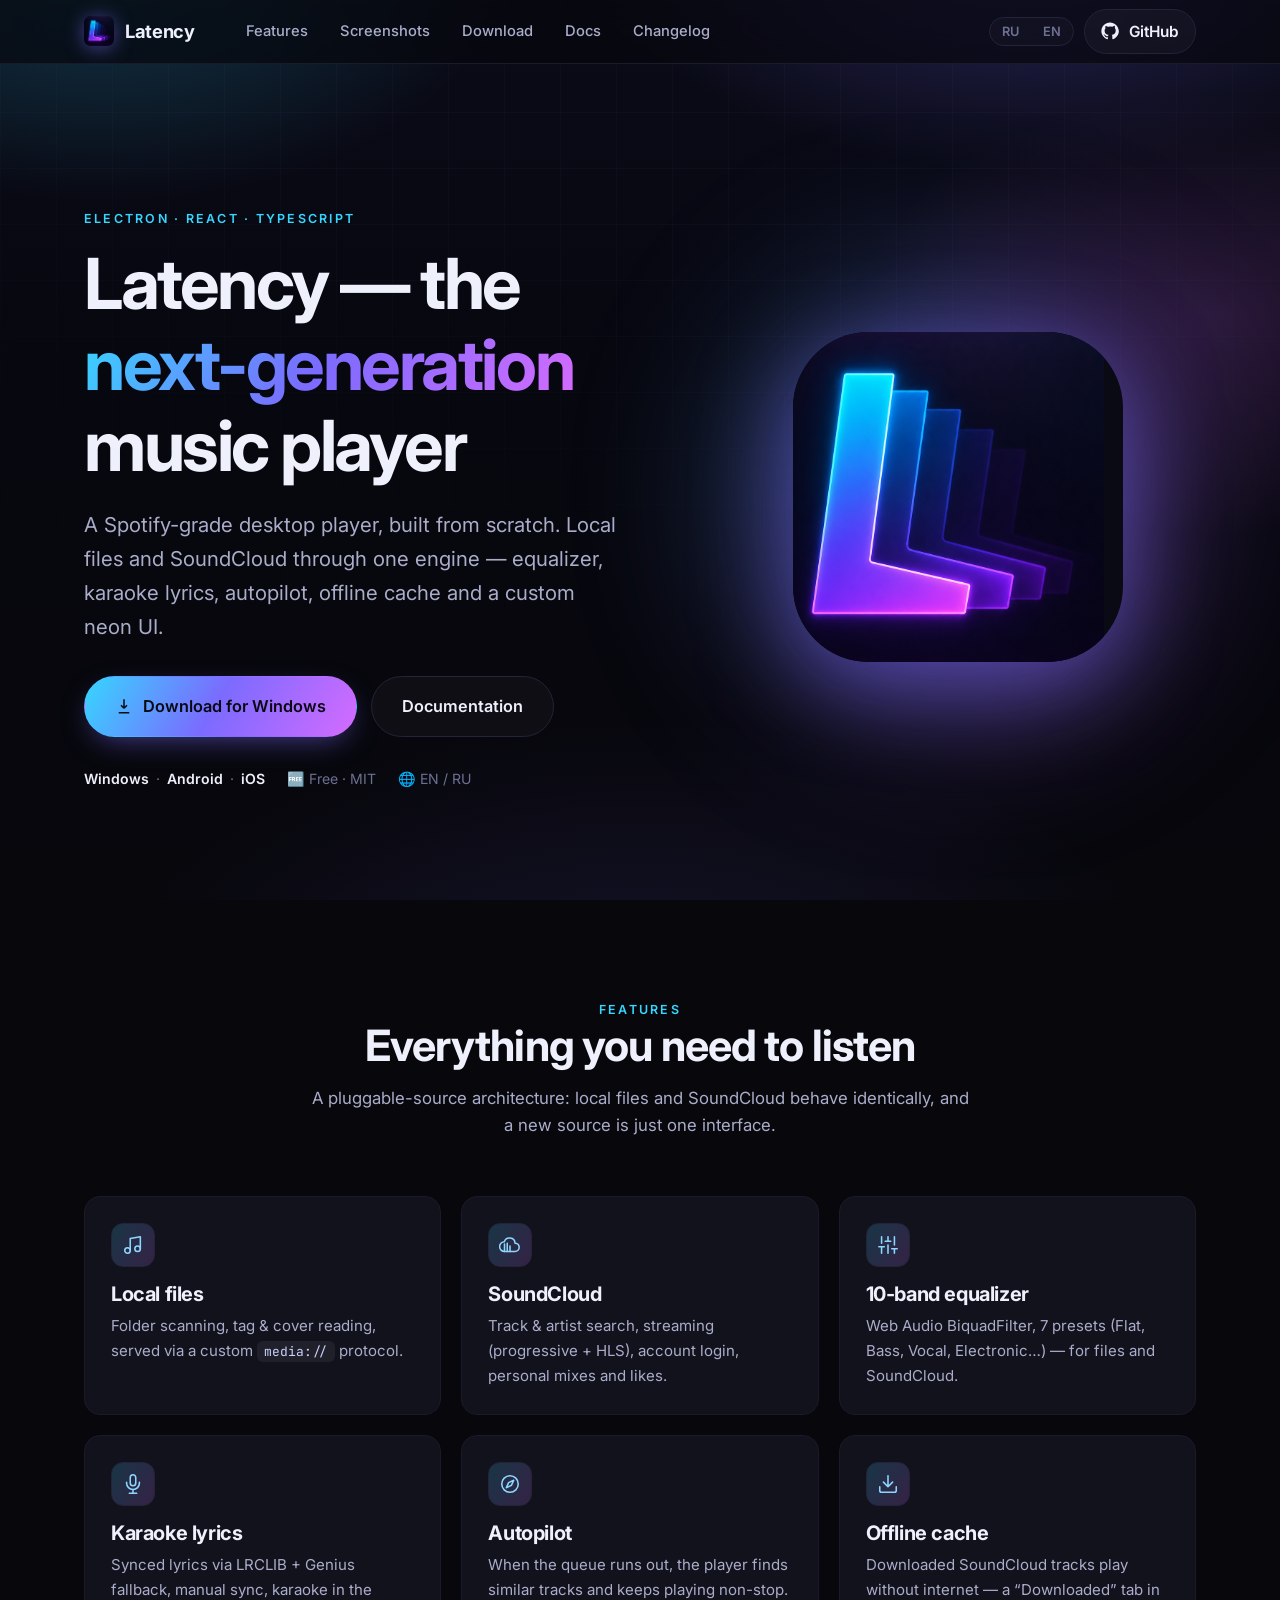
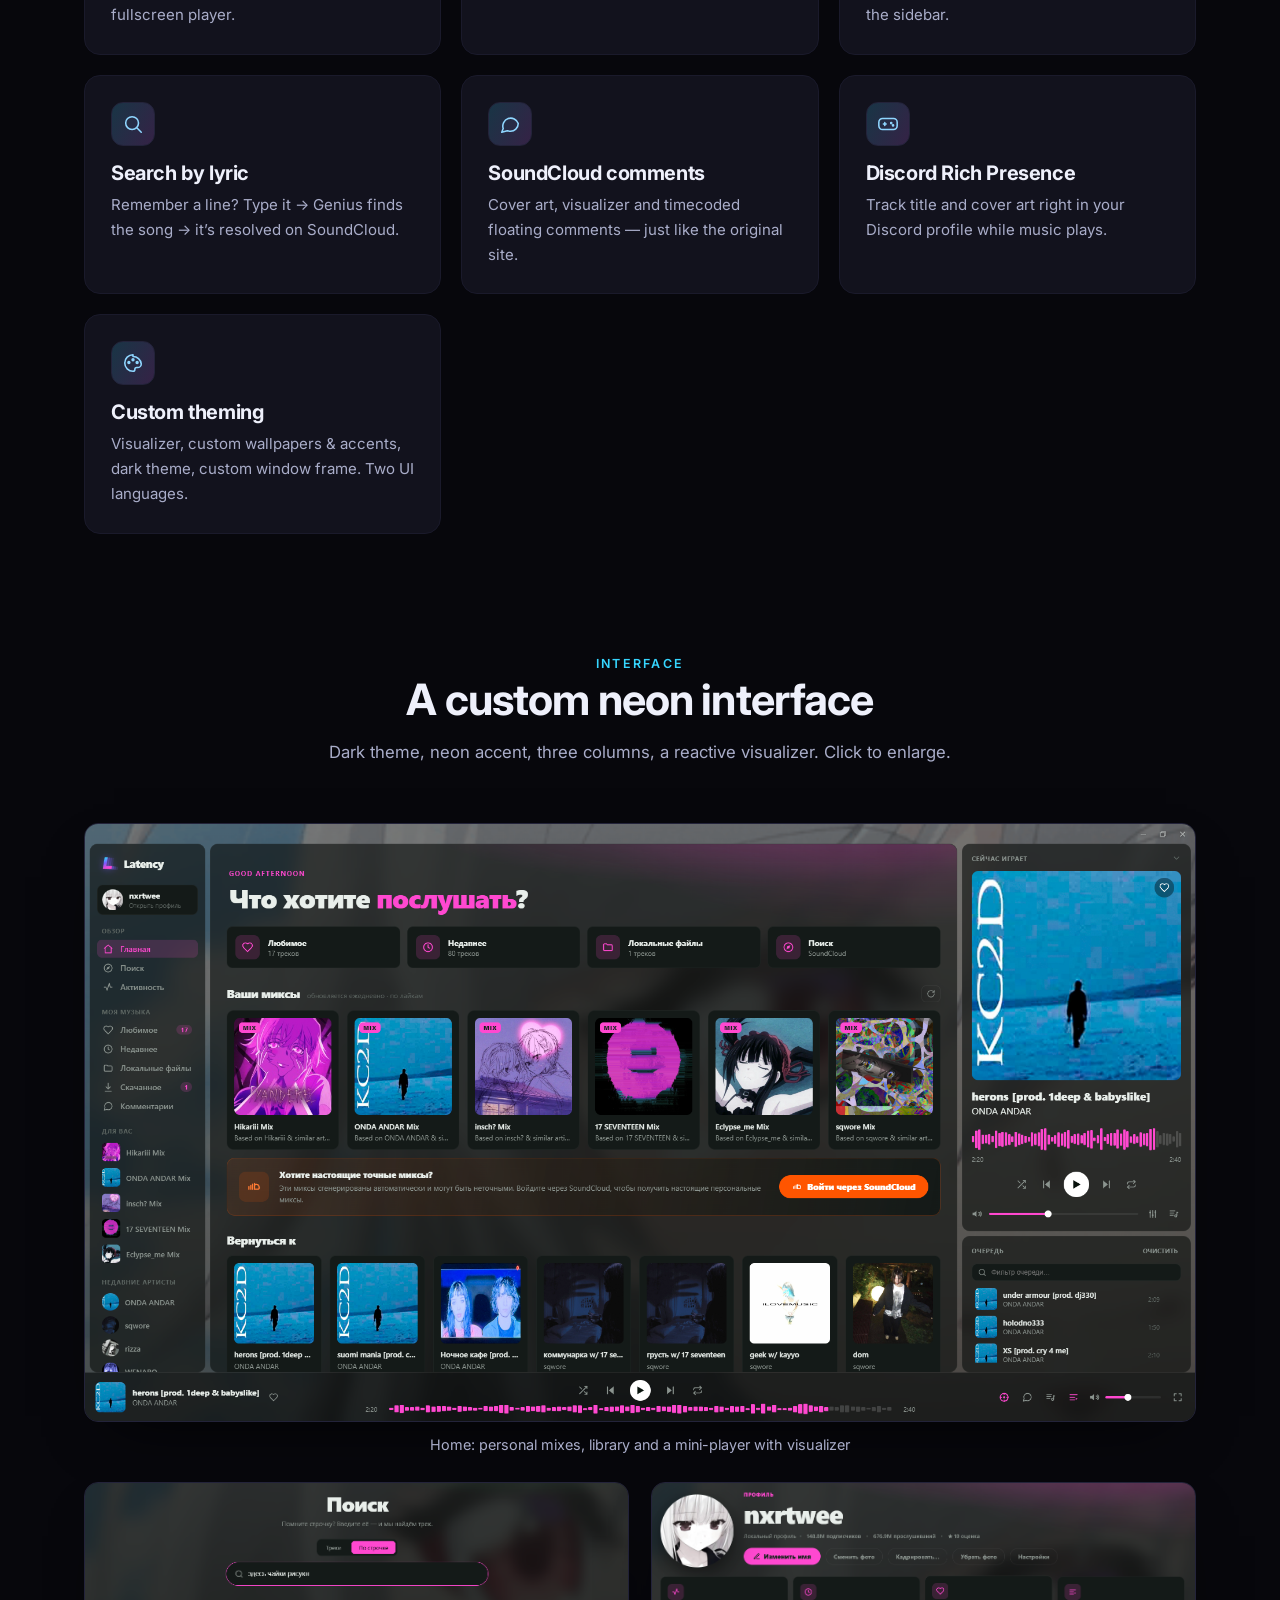
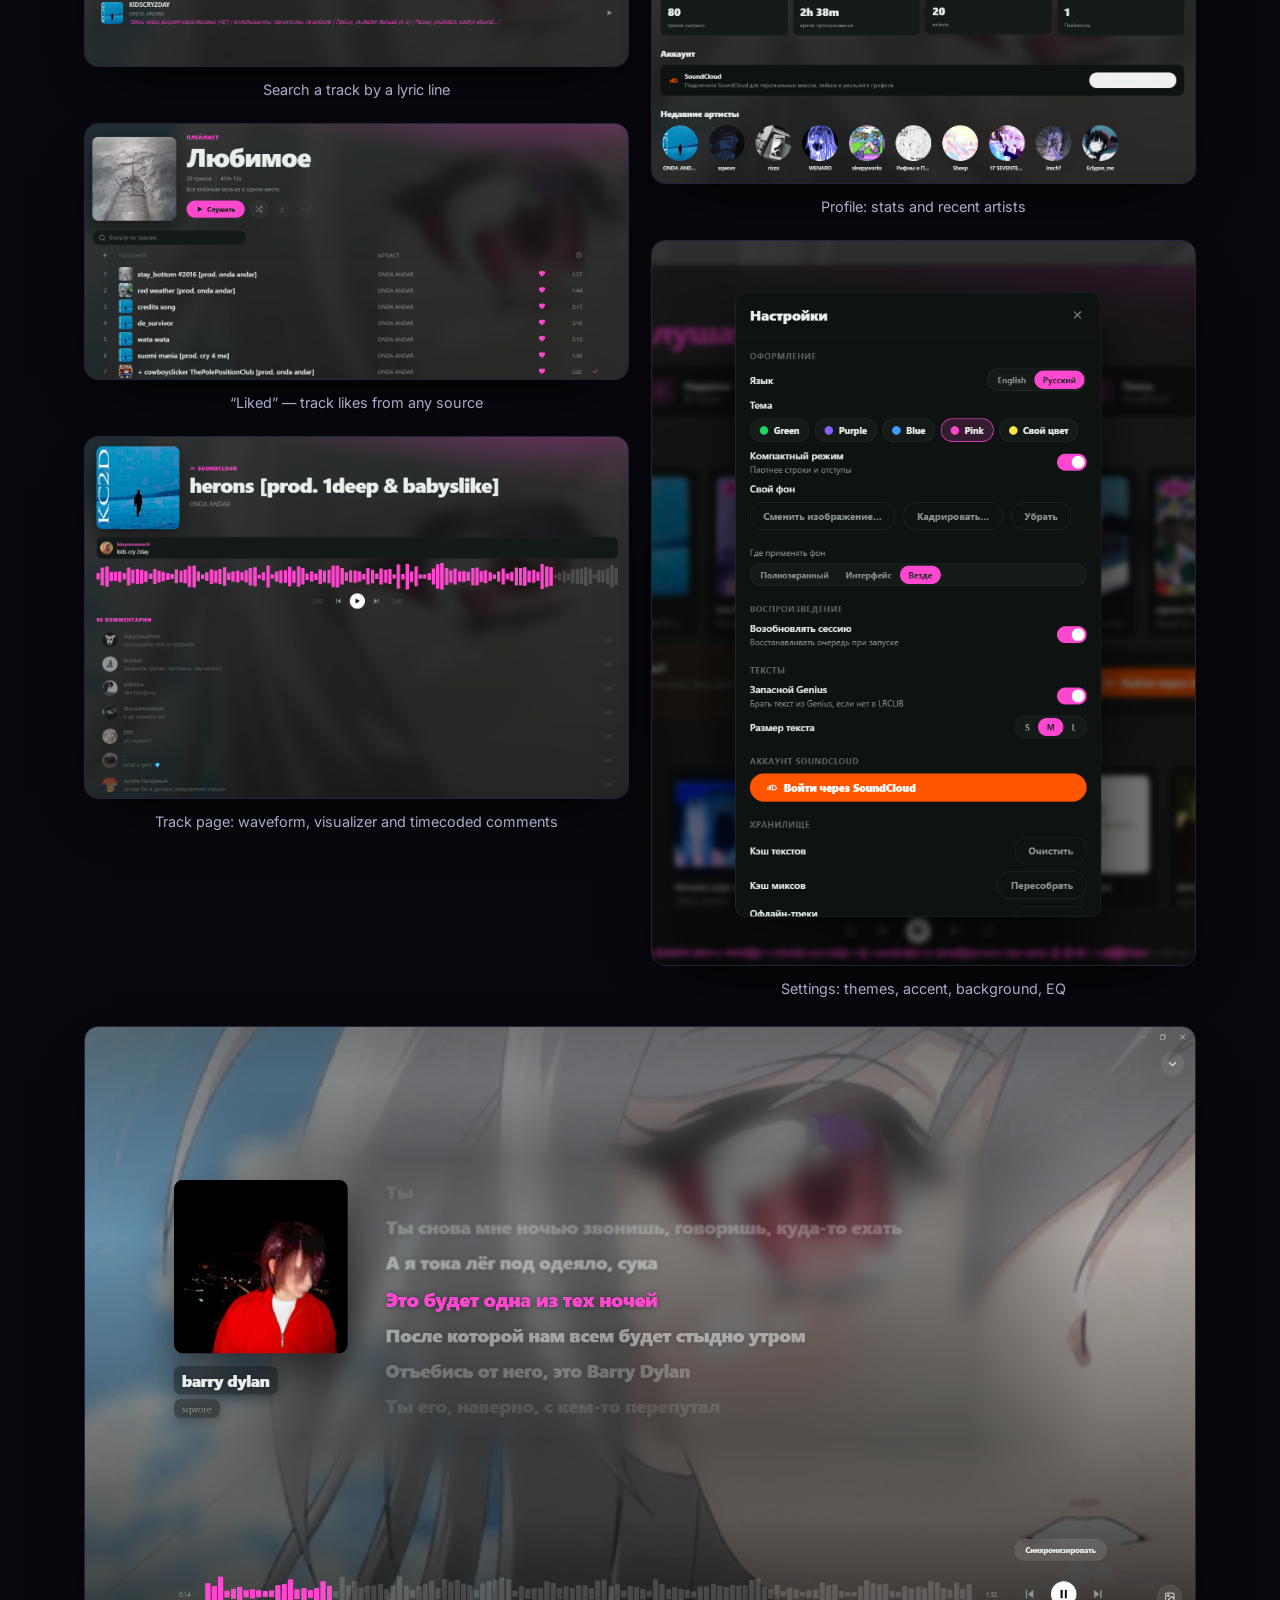
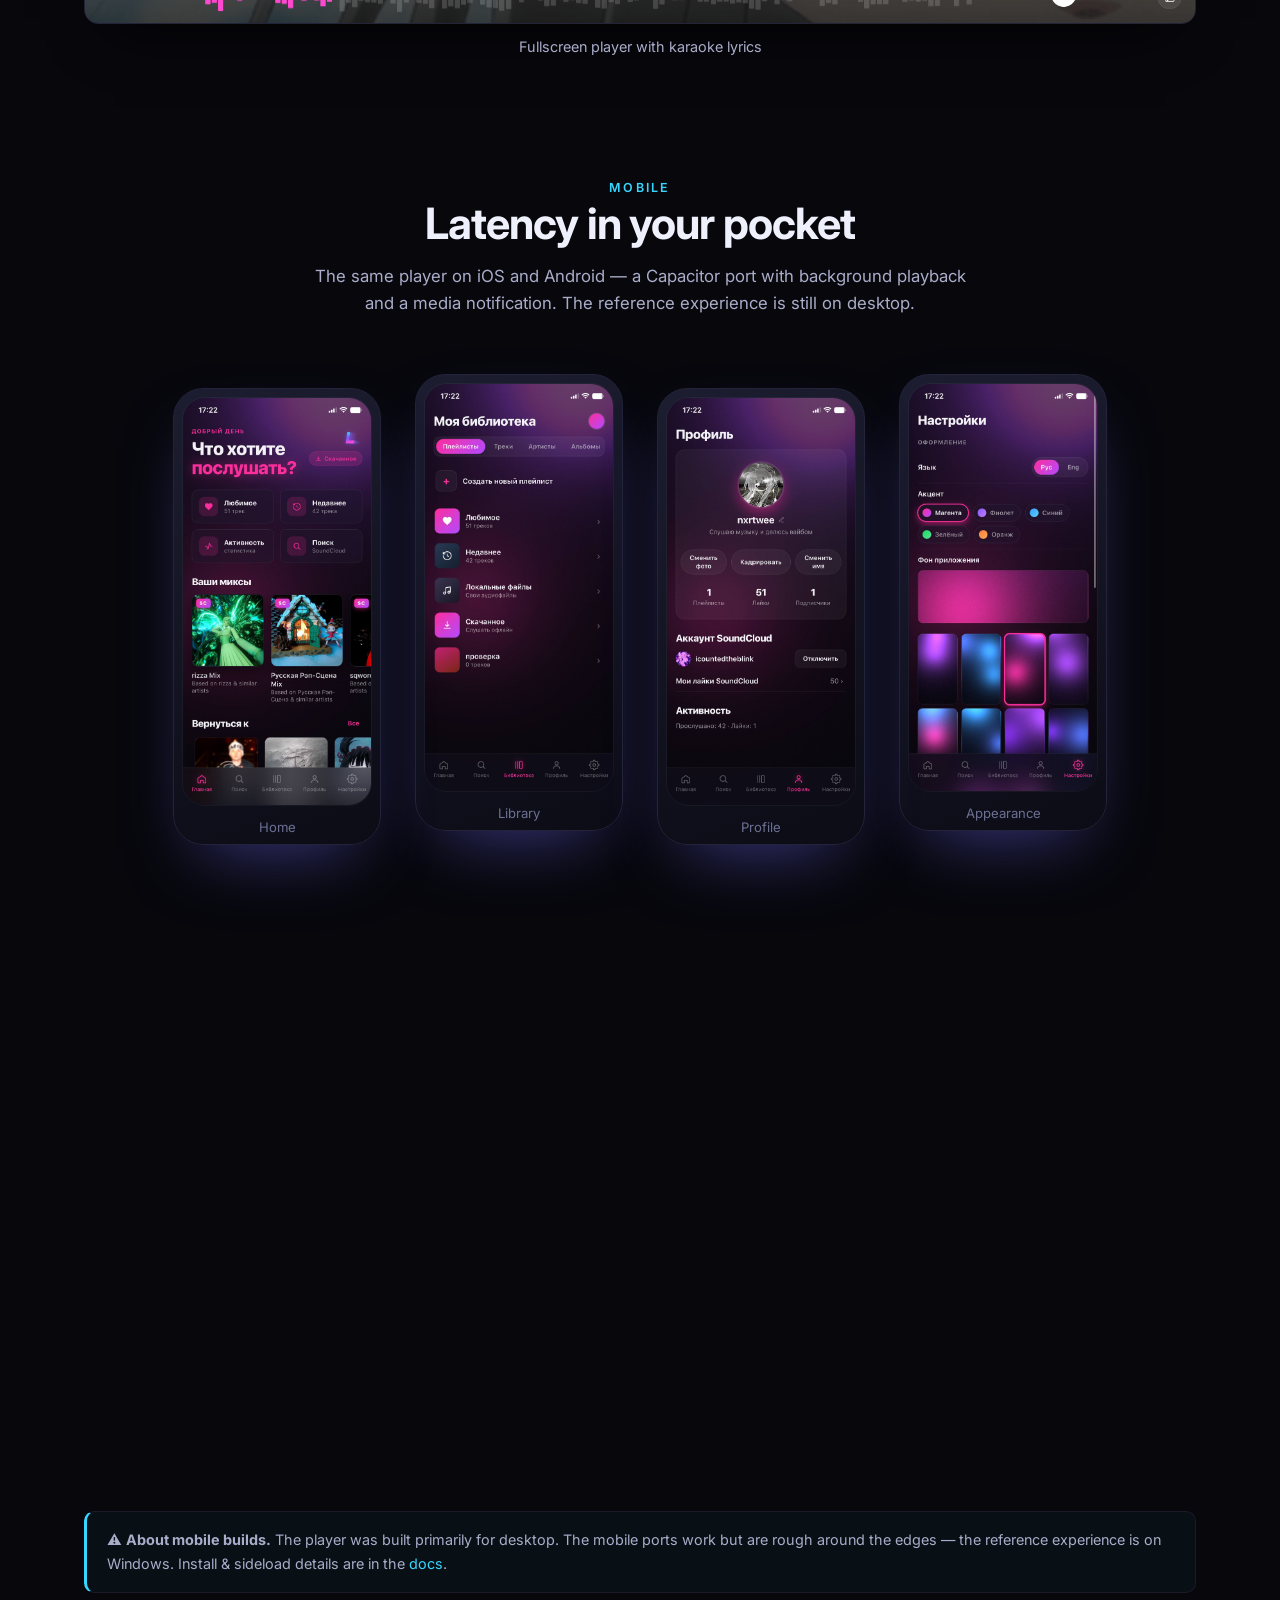
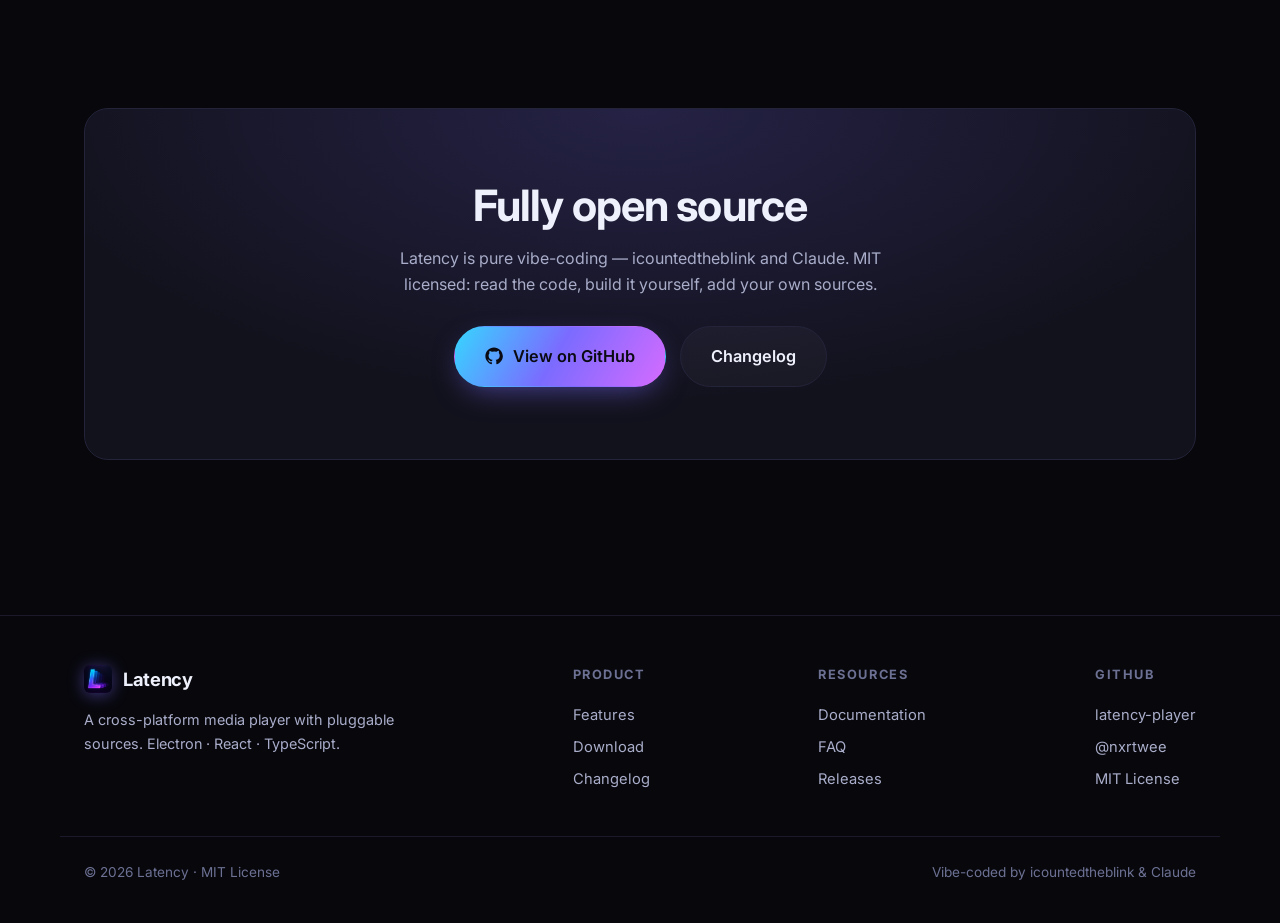
==== index.html @ 65c410b3 "Initial commit: Latency landing site" ====
<!DOCTYPE html>
<html lang="ru">
<head>
  <meta charset="UTF-8">
  <meta name="viewport" content="width=device-width, initial-scale=1.0">
  <title>Latency — кроссплатформенный медиаплеер</title>
  <meta name="description" content="Latency — десктопный медиаплеер уровня Spotify: локальные файлы и SoundCloud, эквалайзер, караоке-тексты, автопилот и офлайн-кэш. Windows, Android, iOS.">
  <meta name="theme-color" content="#07070c">

  <!-- Open Graph -->
  <meta property="og:title" content="Latency — кроссплатформенный медиаплеер">
  <meta property="og:description" content="Локальные файлы и SoundCloud, эквалайзер, караоке, автопилот. Windows · Android · iOS.">
  <meta property="og:type" content="website">
  <meta property="og:image" content="assets/img/icon.png">

  <link rel="icon" type="image/png" href="assets/img/icon.png">
  <link rel="preconnect" href="https://fonts.googleapis.com">
  <link rel="preconnect" href="https://fonts.gstatic.com" crossorigin>
  <link href="https://fonts.googleapis.com/css2?family=Inter:wght@400;500;600;700;800&family=JetBrains+Mono:wght@400;500&display=swap" rel="stylesheet">
  <link rel="stylesheet" href="assets/css/styles.css">
  <script src="assets/js/main.js"></script>
</head>
<body>

  <!-- ============ NAV ============ -->
  <header class="nav">
    <div class="container">
      <a href="index.html" class="brand">
        <img src="assets/img/icon.png" alt="Latency">
        <span>Latency</span>
      </a>
      <nav class="nav-links">
        <a href="#features"><span data-lang-ru>Возможности</span><span data-lang-en>Features</span></a>
        <a href="#screens"><span data-lang-ru>Скриншоты</span><span data-lang-en>Screenshots</span></a>
        <a href="#download"><span data-lang-ru>Загрузки</span><span data-lang-en>Download</span></a>
        <a href="docs.html"><span data-lang-ru>Документация</span><span data-lang-en>Docs</span></a>
        <a href="changelog.html"><span data-lang-ru>Обновления</span><span data-lang-en>Changelog</span></a>
      </nav>
      <div class="nav-right">
        <div class="lang-toggle" role="group" aria-label="Language">
          <button data-lang="ru">RU</button>
          <button data-lang="en">EN</button>
        </div>
        <a class="btn btn-ghost" href="https://github.com/nxrtwee/latency-player" target="_blank" rel="noopener" style="padding:9px 16px;">
          <svg viewBox="0 0 24 24" fill="currentColor"><path d="M12 .5C5.7.5.5 5.7.5 12c0 5.1 3.3 9.4 7.9 10.9.6.1.8-.3.8-.6v-2c-3.2.7-3.9-1.4-3.9-1.4-.5-1.3-1.3-1.7-1.3-1.7-1.1-.7.1-.7.1-.7 1.2.1 1.8 1.2 1.8 1.2 1 1.8 2.8 1.3 3.5 1 .1-.8.4-1.3.7-1.6-2.6-.3-5.3-1.3-5.3-5.7 0-1.3.5-2.3 1.2-3.1-.1-.3-.5-1.5.1-3.1 0 0 1-.3 3.3 1.2a11.5 11.5 0 0 1 6 0C17.3 4.7 18.3 5 18.3 5c.6 1.6.2 2.8.1 3.1.8.8 1.2 1.8 1.2 3.1 0 4.4-2.7 5.4-5.3 5.7.4.4.8 1.1.8 2.2v3.3c0 .3.2.7.8.6 4.6-1.5 7.9-5.8 7.9-10.9C23.5 5.7 18.3.5 12 .5z"/></svg>
          GitHub
        </a>
      </div>
      <button class="nav-toggle" aria-label="Menu">
        <svg viewBox="0 0 24 24" fill="none" stroke="currentColor" stroke-width="2"><path d="M3 6h18M3 12h18M3 18h18"/></svg>
      </button>
    </div>
  </header>

  <!-- ============ HERO ============ -->
  <section class="hero">
    <div class="container hero-grid">
      <div>
        <span class="eyebrow">Electron · React · TypeScript</span>
        <h1>
          <span data-lang-ru>Latency — музыкальный плеер <span class="gradient-text">нового поколения</span></span>
          <span data-lang-en>Latency — the <span class="gradient-text">next-generation</span> music player</span>
        </h1>
        <p class="hero-lead">
          <span data-lang-ru>Десктопный плеер уровня Spotify, написанный с нуля. Локальные файлы и SoundCloud через единое ядро — эквалайзер, караоке-тексты, автопилот, офлайн-кэш и собственный неоновый интерфейс.</span>
          <span data-lang-en>A Spotify-grade desktop player, built from scratch. Local files and SoundCloud through one engine — equalizer, karaoke lyrics, autopilot, offline cache and a custom neon UI.</span>
        </p>
        <div class="hero-cta">
          <a class="btn btn-primary btn-lg" href="#download" data-hero-dl>
            <svg viewBox="0 0 24 24" fill="none" stroke="currentColor" stroke-width="2"><path d="M12 3v12m0 0l-4-4m4 4l4-4M5 21h14"/></svg>
            <span data-hero-label><span data-lang-ru>Скачать</span><span data-lang-en>Download</span></span>
          </a>
          <a class="btn btn-ghost btn-lg" href="docs.html">
            <span data-lang-ru>Документация</span><span data-lang-en>Documentation</span>
          </a>
        </div>
        <div class="hero-meta">
          <span><b>Windows</b> · <b>Android</b> · <b>iOS</b></span>
          <span data-lang-ru>🆓 Бесплатно · MIT</span><span data-lang-en>🆓 Free · MIT</span>
          <span data-lang-ru>🌐 EN / RU</span><span data-lang-en>🌐 EN / RU</span>
        </div>
      </div>
      <div class="hero-visual">
        <div class="glow-orb"></div>
        <div class="hero-logo">
          <img src="assets/img/icon.png" alt="Логотип Latency" width="1030" height="1030" fetchpriority="high">
        </div>
      </div>
    </div>
  </section>

  <!-- ============ FEATURES ============ -->
  <section class="section" id="features">
    <div class="container">
      <div class="section-head center reveal">
        <span class="eyebrow" data-lang-ru>Возможности</span><span class="eyebrow" data-lang-en>Features</span>
        <h2><span data-lang-ru>Всё, что нужно для прослушивания</span><span data-lang-en>Everything you need to listen</span></h2>
        <p>
          <span data-lang-ru>Архитектура подключаемых источников: локальные файлы и SoundCloud работают одинаково, новый источник — это один интерфейс.</span>
          <span data-lang-en>A pluggable-source architecture: local files and SoundCloud behave identically, and a new source is just one interface.</span>
        </p>
      </div>

      <div class="feature-grid reveal">
        <div class="card">
          <div class="icon"><svg viewBox="0 0 24 24" stroke-linecap="round" stroke-linejoin="round"><path d="M9 18V5l11-2v13"/><circle cx="6" cy="18" r="3"/><circle cx="17" cy="16" r="3"/></svg></div>
          <h3><span data-lang-ru>Локальные файлы</span><span data-lang-en>Local files</span></h3>
          <p><span data-lang-ru>Скан папок, чтение тегов и обложек, отдача через собственный протокол <code>media://</code>.</span><span data-lang-en>Folder scanning, tag &amp; cover reading, served via a custom <code>media://</code> protocol.</span></p>
        </div>
        <div class="card">
          <div class="icon"><svg viewBox="0 0 24 24" stroke-linecap="round" stroke-linejoin="round"><path d="M17.5 19a4.5 4.5 0 0 0 0-9 6 6 0 0 0-11.7-1.5A4 4 0 0 0 6 19z"/><path d="M6 19V11M9 19v-9M12 19v-6"/></svg></div>
          <h3>SoundCloud</h3>
          <p><span data-lang-ru>Поиск треков и артистов, стрим (progressive + HLS), вход в аккаунт, персональные миксы и лайки.</span><span data-lang-en>Track &amp; artist search, streaming (progressive + HLS), account login, personal mixes and likes.</span></p>
        </div>
        <div class="card">
          <div class="icon"><svg viewBox="0 0 24 24" stroke-linecap="round" stroke-linejoin="round"><path d="M5 21V14M5 10V3M12 21V12M12 8V3M19 21V16M19 12V3"/><path d="M2 14h6M9 8h6M16 16h6"/></svg></div>
          <h3><span data-lang-ru>10-полосный эквалайзер</span><span data-lang-en>10-band equalizer</span></h3>
          <p><span data-lang-ru>Web Audio BiquadFilter, 7 пресетов (Flat, Bass, Vocal, Electronic…) — для файлов и SoundCloud.</span><span data-lang-en>Web Audio BiquadFilter, 7 presets (Flat, Bass, Vocal, Electronic…) — for files and SoundCloud.</span></p>
        </div>
        <div class="card">
          <div class="icon"><svg viewBox="0 0 24 24" stroke-linecap="round" stroke-linejoin="round"><path d="M12 2a3 3 0 0 0-3 3v6a3 3 0 0 0 6 0V5a3 3 0 0 0-3-3z"/><path d="M19 10v1a7 7 0 0 1-14 0v-1M12 18v4M8 22h8"/></svg></div>
          <h3><span data-lang-ru>Караоке-тексты</span><span data-lang-en>Karaoke lyrics</span></h3>
          <p><span data-lang-ru>Синхронные тексты LRCLIB + фолбэк Genius, ручная синхронизация, караоке в полноэкранном плеере.</span><span data-lang-en>Synced lyrics via LRCLIB + Genius fallback, manual sync, karaoke in the fullscreen player.</span></p>
        </div>
        <div class="card">
          <div class="icon"><svg viewBox="0 0 24 24" stroke-linecap="round" stroke-linejoin="round"><circle cx="12" cy="12" r="9"/><polygon points="16 8 13.5 13.5 8 16 10.5 10.5 16 8"/></svg></div>
          <h3><span data-lang-ru>Автопилот</span><span data-lang-en>Autopilot</span></h3>
          <p><span data-lang-ru>Когда очередь кончается, плеер сам находит похожие треки и продолжает играть без остановки.</span><span data-lang-en>When the queue runs out, the player finds similar tracks and keeps playing non-stop.</span></p>
        </div>
        <div class="card">
          <div class="icon"><svg viewBox="0 0 24 24" stroke-linecap="round" stroke-linejoin="round"><path d="M21 15v4a2 2 0 0 1-2 2H5a2 2 0 0 1-2-2v-4"/><path d="M7 10l5 5 5-5M12 15V3"/></svg></div>
          <h3><span data-lang-ru>Офлайн-кэш</span><span data-lang-en>Offline cache</span></h3>
          <p><span data-lang-ru>Скачанные треки SoundCloud играют без интернета — вкладка «Скачанное» в сайдбаре.</span><span data-lang-en>Downloaded SoundCloud tracks play without internet — a “Downloaded” tab in the sidebar.</span></p>
        </div>
        <div class="card">
          <div class="icon"><svg viewBox="0 0 24 24" stroke-linecap="round" stroke-linejoin="round"><circle cx="11" cy="11" r="7"/><path d="M21 21l-4.3-4.3"/></svg></div>
          <h3><span data-lang-ru>Поиск по строчке</span><span data-lang-en>Search by lyric</span></h3>
          <p><span data-lang-ru>Помните фрагмент песни? Введите строчку → Genius находит трек → он ищется на SoundCloud.</span><span data-lang-en>Remember a line? Type it → Genius finds the song → it’s resolved on SoundCloud.</span></p>
        </div>
        <div class="card">
          <div class="icon"><svg viewBox="0 0 24 24" stroke-linecap="round" stroke-linejoin="round"><path d="M21 11.5a8.4 8.4 0 0 1-9 8.4 9.5 9.5 0 0 1-3-.5L3 21l1.6-4a8.4 8.4 0 1 1 16.4-5.5z"/></svg></div>
          <h3><span data-lang-ru>Комментарии SoundCloud</span><span data-lang-en>SoundCloud comments</span></h3>
          <p><span data-lang-ru>Обложка, визуализатор и всплывающие комментарии по таймкодам — как на оригинальном сайте.</span><span data-lang-en>Cover art, visualizer and timecoded floating comments — just like the original site.</span></p>
        </div>
        <div class="card">
          <div class="icon"><svg viewBox="0 0 24 24" stroke-linecap="round" stroke-linejoin="round"><rect x="2" y="6" width="20" height="12" rx="4"/><path d="M7 12h3M8.5 10.5v3"/><circle cx="15.5" cy="11" r="0.6" fill="currentColor"/><circle cx="17.5" cy="13.5" r="0.6" fill="currentColor"/></svg></div>
          <h3>Discord Rich Presence</h3>
          <p><span data-lang-ru>Название трека и обложка прямо в профиле Discord, пока играет музыка.</span><span data-lang-en>Track title and cover art right in your Discord profile while music plays.</span></p>
        </div>
        <div class="card">
          <div class="icon"><svg viewBox="0 0 24 24" stroke-linecap="round" stroke-linejoin="round"><path d="M12 3a9 9 0 0 0 0 18 2 2 0 0 0 2-2 2 2 0 0 1 2-2h1a4 4 0 0 0 4-4 9 9 0 0 0-9-8z"/><circle cx="7.5" cy="11.5" r="1" fill="currentColor"/><circle cx="12" cy="8.5" r="1" fill="currentColor"/><circle cx="16.5" cy="11.5" r="1" fill="currentColor"/></svg></div>
          <h3><span data-lang-ru>Гибкое оформление</span><span data-lang-en>Custom theming</span></h3>
          <p><span data-lang-ru>Визуализатор, кастомные обои и акценты, тёмная тема, своя рамка окна. Два языка интерфейса.</span><span data-lang-en>Visualizer, custom wallpapers &amp; accents, dark theme, custom window frame. Two UI languages.</span></p>
        </div>
      </div>
    </div>
  </section>

  <!-- ============ SCREENSHOTS ============ -->
  <section class="section" id="screens" style="padding-top:0;">
    <div class="container">
      <div class="section-head center reveal">
        <span class="eyebrow" data-lang-ru>Интерфейс</span><span class="eyebrow" data-lang-en>Interface</span>
        <h2><span data-lang-ru>Собственный неоновый интерфейс</span><span data-lang-en>A custom neon interface</span></h2>
        <p><span data-lang-ru>Тёмная тема, неоновый акцент, три колонки, реактивный визуализатор. Кликните, чтобы увеличить.</span><span data-lang-en>Dark theme, neon accent, three columns, a reactive visualizer. Click to enlarge.</span></p>
      </div>

      <div class="gallery reveal">

        <!-- Home — full -->
        <figure class="gshot">
          <div class="win" data-full="assets/img/shots/home.png">
            <img src="assets/img/shots/home.png" width="1919" height="1032" alt="Главный экран Latency" loading="lazy">
          </div>
          <figcaption class="cap"><span data-lang-ru>Главная: персональные миксы, библиотека и мини-плеер с визуализатором</span><span data-lang-en>Home: personal mixes, library and a mini-player with visualizer</span></figcaption>
        </figure>

        <!-- Cropped views -->
        <div class="gmasonry">
          <figure class="gshot">
            <div class="win" data-full="assets/img/shots/search.png">
              <img src="assets/img/shots/search.png" width="1283" height="433" alt="Поиск" loading="lazy">
            </div>
            <figcaption class="cap"><span data-lang-ru>Поиск трека по строчке из песни</span><span data-lang-en>Search a track by a lyric line</span></figcaption>
          </figure>

          <figure class="gshot">
            <div class="win" data-full="assets/img/shots/liked.png">
              <img src="assets/img/shots/liked.png" width="1268" height="596" alt="Любимое" loading="lazy">
            </div>
            <figcaption class="cap"><span data-lang-ru>«Любимое» — лайки треков любого источника</span><span data-lang-en>“Liked” — track likes from any source</span></figcaption>
          </figure>

          <figure class="gshot">
            <div class="win" data-full="assets/img/shots/track.png">
              <img src="assets/img/shots/track.png" width="1284" height="854" alt="Страница трека и комментарии" loading="lazy">
            </div>
            <figcaption class="cap"><span data-lang-ru>Страница трека: волна, визуализатор и комментарии по таймкодам</span><span data-lang-en>Track page: waveform, visualizer and timecoded comments</span></figcaption>
          </figure>

          <figure class="gshot">
            <div class="win" data-full="assets/img/shots/profile.png">
              <img src="assets/img/shots/profile.png" width="1279" height="708" alt="Профиль" loading="lazy">
            </div>
            <figcaption class="cap"><span data-lang-ru>Профиль: статистика и недавние артисты</span><span data-lang-en>Profile: stats and recent artists</span></figcaption>
          </figure>

          <figure class="gshot">
            <div class="win" data-full="assets/img/shots/settings.png">
              <img src="assets/img/shots/settings.png" width="771" height="1028" alt="Настройки" loading="lazy">
            </div>
            <figcaption class="cap"><span data-lang-ru>Настройки: темы, акцент, фон, эквалайзер</span><span data-lang-en>Settings: themes, accent, background, EQ</span></figcaption>
          </figure>
        </div>

        <!-- Karaoke — full -->
        <figure class="gshot">
          <div class="win" data-full="assets/img/shots/karaoke.png">
            <img src="assets/img/shots/karaoke.png" width="1919" height="1030" alt="Полноэкранное караоке" loading="lazy">
          </div>
          <figcaption class="cap"><span data-lang-ru>Полноэкранный плеер с караоке-текстом</span><span data-lang-en>Fullscreen player with karaoke lyrics</span></figcaption>
        </figure>

      </div>
    </div>
  </section>

  <!-- ============ MOBILE ============ -->
  <section class="section" id="mobile" style="padding-top:0;">
    <div class="container">
      <div class="section-head center reveal">
        <span class="eyebrow" data-lang-ru>Мобильные</span><span class="eyebrow" data-lang-en>Mobile</span>
        <h2><span data-lang-ru>Latency в кармане</span><span data-lang-en>Latency in your pocket</span></h2>
        <p><span data-lang-ru>Тот же плеер на iOS и Android — порт на Capacitor с фоновым воспроизведением и медиа-уведомлением. Эталонный опыт всё же на десктопе.</span><span data-lang-en>The same player on iOS and Android — a Capacitor port with background playback and a media notification. The reference experience is still on desktop.</span></p>
      </div>

      <div class="phones reveal">
        <div class="phone">
          <img src="assets/img/mobile/home.jpg" alt="Мобильная главная" loading="lazy">
          <div class="phone-cap"><span data-lang-ru>Главная</span><span data-lang-en>Home</span></div>
        </div>
        <div class="phone">
          <img src="assets/img/mobile/library.jpg" alt="Мобильная библиотека" loading="lazy">
          <div class="phone-cap"><span data-lang-ru>Библиотека</span><span data-lang-en>Library</span></div>
        </div>
        <div class="phone">
          <img src="assets/img/mobile/profile.jpg" alt="Мобильный профиль" loading="lazy">
          <div class="phone-cap"><span data-lang-ru>Профиль</span><span data-lang-en>Profile</span></div>
        </div>
        <div class="phone">
          <img src="assets/img/mobile/settings.jpg" alt="Мобильные настройки" loading="lazy">
          <div class="phone-cap"><span data-lang-ru>Оформление</span><span data-lang-en>Appearance</span></div>
        </div>
      </div>
    </div>
  </section>

  <!-- ============ DOWNLOAD ============ -->
  <section class="section" id="download" style="padding-top:0;">
    <div class="container">
      <div class="section-head center reveal">
        <span class="eyebrow" data-lang-ru>Загрузки</span><span class="eyebrow" data-lang-en>Download</span>
        <h2><span data-lang-ru>Скачать Latency</span><span data-lang-en>Get Latency</span></h2>
        <p><span data-lang-ru>Готовые сборки публикуются на GitHub Releases. Текущая версия — <b>0.2.0</b>.</span><span data-lang-en>Prebuilt binaries are published on GitHub Releases. Current version — <b>0.2.0</b>.</span></p>
      </div>

      <div class="dl-grid reveal">
        <!-- Windows -->
        <div class="dl-card" data-plat="win">
          <span class="dl-badge" data-lang-ru>Рекомендуется</span>
          <div class="plat-icon"><svg viewBox="0 0 24 24"><path d="M3 5.4 10.3 4.4V11.4H3zM10.3 12.3V19.6L3 18.6V12.3zM11.3 4.3 21 3v8.4H11.3zM21 12.3V21l-9.7-1.3V12.3z"/></svg></div>
          <h3>Windows</h3>
          <div class="plat-sub" data-lang-ru>Эталонный опыт · x64</div>
          <div class="plat-sub" data-lang-en style="display:none;">Reference experience · x64</div>
          <ul>
            <li><code>Latency-0.2.0-x64.exe</code> — <span data-lang-ru>установщик (NSIS)</span><span data-lang-en>installer (NSIS)</span></li>
            <li><code>Latency-0.2.0-portable.exe</code> — <span data-lang-ru>портативная версия</span><span data-lang-en>portable build</span></li>
          </ul>
          <a class="btn btn-primary btn-block" href="https://github.com/nxrtwee/latency-player/releases/latest" target="_blank" rel="noopener">
            <span data-lang-ru>Скачать для Windows</span><span data-lang-en>Download for Windows</span>
          </a>
        </div>

        <!-- Android -->
        <div class="dl-card" data-plat="android">
          <div class="plat-icon"><svg viewBox="0 0 24 24"><path d="M5 9a1 1 0 0 1 1 1v6a1 1 0 0 1-2 0v-6a1 1 0 0 1 1-1zm14 0a1 1 0 0 1 1 1v6a1 1 0 0 1-2 0v-6a1 1 0 0 1 1-1zM7 9.5h10V17a1.2 1.2 0 0 1-1.2 1.2H15v2.3a1 1 0 0 1-2 0v-2.3h-2v2.3a1 1 0 0 1-2 0v-2.3H8.2A1.2 1.2 0 0 1 7 17zM7.4 8.5a4.6 4.6 0 0 1 9.2 0zm2.1-3.9-.8-1.2a.35.35 0 0 1 .58-.4l.86 1.3a5.6 5.6 0 0 1 3.72 0l.86-1.3a.35.35 0 0 1 .58.4l-.8 1.2M9.6 6.6a.55.55 0 1 0 0-.02zm4.8 0a.55.55 0 1 0 0-.02z"/></svg></div>
          <h3>Android</h3>
          <div class="plat-sub" data-lang-ru>APK · порт</div>
          <div class="plat-sub" data-lang-en style="display:none;">APK · port</div>
          <ul>
            <li><code>Latency.apk</code></li>
            <li><span data-lang-ru>Включите «установка из неизвестных источников»</span><span data-lang-en>Enable “install from unknown sources”</span></li>
          </ul>
          <a class="btn btn-ghost btn-block" href="https://github.com/nxrtwee/latency-player/releases/latest" target="_blank" rel="noopener">
            <span data-lang-ru>Скачать APK</span><span data-lang-en>Download APK</span>
          </a>
        </div>

        <!-- iOS -->
        <div class="dl-card" data-plat="ios">
          <div class="plat-icon"><svg viewBox="0 0 24 24"><path d="M16.4 12.7c0-2.3 1.9-3.4 2-3.5-1.1-1.6-2.8-1.8-3.4-1.8-1.4-.15-2.8.85-3.5.85s-1.8-.83-3-.81c-1.5.02-2.9.9-3.7 2.27-1.6 2.74-.4 6.8 1.1 9 .75 1.1 1.6 2.3 2.8 2.26 1.1-.05 1.5-.72 2.9-.72s1.7.72 2.9.7c1.2-.02 2-1.1 2.7-2.2.86-1.27 1.2-2.5 1.2-2.56-.03-.01-2.3-.88-2.3-3.5zM14.1 5.8c.62-.75 1.04-1.8.92-2.84-.9.04-2 .6-2.64 1.34-.57.66-1.07 1.73-.94 2.74 1 .08 2.03-.5 2.66-1.24z"/></svg></div>
          <h3>iOS</h3>
          <div class="plat-sub" data-lang-ru>Неподписанный IPA · порт</div>
          <div class="plat-sub" data-lang-en style="display:none;">Unsigned IPA · port</div>
          <ul>
            <li><code>Latency-unsigned.ipa</code></li>
            <li><span data-lang-ru>Сайдлоад через AltStore / Sideloadly</span><span data-lang-en>Sideload via AltStore / Sideloadly</span></li>
          </ul>
          <a class="btn btn-ghost btn-block" href="https://github.com/nxrtwee/latency-player/releases/latest" target="_blank" rel="noopener">
            <span data-lang-ru>Скачать IPA</span><span data-lang-en>Download IPA</span>
          </a>
        </div>
      </div>

      <div class="dl-note reveal">
        <span data-lang-ru>⚠️ <strong>О мобильных версиях.</strong> Плеер разрабатывался исключительно для десктопа. Мобильные порты рабочие, но местами сырые — эталонный опыт на Windows. Подробности установки и сайдлоада — в <a href="docs.html#install" style="color:var(--cyan)">документации</a>.</span>
        <span data-lang-en>⚠️ <strong>About mobile builds.</strong> The player was built primarily for desktop. The mobile ports work but are rough around the edges — the reference experience is on Windows. Install &amp; sideload details are in the <a href="docs.html#install" style="color:var(--cyan)">docs</a>.</span>
      </div>
    </div>
  </section>

  <!-- ============ CTA ============ -->
  <section class="section" style="padding-top:0;">
    <div class="container">
      <div class="cta-band reveal">
        <h2><span data-lang-ru>Открытый исходный код</span><span data-lang-en>Fully open source</span></h2>
        <p><span data-lang-ru>Latency написан чистым вайбкодингом — icountedtheblink и Claude. Лицензия MIT: смотрите код, собирайте сами, добавляйте свои источники.</span><span data-lang-en>Latency is pure vibe-coding — icountedtheblink and Claude. MIT licensed: read the code, build it yourself, add your own sources.</span></p>
        <div class="hero-cta">
          <a class="btn btn-primary btn-lg" href="https://github.com/nxrtwee/latency-player" target="_blank" rel="noopener">
            <svg viewBox="0 0 24 24" fill="currentColor"><path d="M12 .5C5.7.5.5 5.7.5 12c0 5.1 3.3 9.4 7.9 10.9.6.1.8-.3.8-.6v-2c-3.2.7-3.9-1.4-3.9-1.4-.5-1.3-1.3-1.7-1.3-1.7-1.1-.7.1-.7.1-.7 1.2.1 1.8 1.2 1.8 1.2 1 1.8 2.8 1.3 3.5 1 .1-.8.4-1.3.7-1.6-2.6-.3-5.3-1.3-5.3-5.7 0-1.3.5-2.3 1.2-3.1-.1-.3-.5-1.5.1-3.1 0 0 1-.3 3.3 1.2a11.5 11.5 0 0 1 6 0C17.3 4.7 18.3 5 18.3 5c.6 1.6.2 2.8.1 3.1.8.8 1.2 1.8 1.2 3.1 0 4.4-2.7 5.4-5.3 5.7.4.4.8 1.1.8 2.2v3.3c0 .3.2.7.8.6 4.6-1.5 7.9-5.8 7.9-10.9C23.5 5.7 18.3.5 12 .5z"/></svg>
            <span data-lang-ru>Открыть на GitHub</span><span data-lang-en>View on GitHub</span>
          </a>
          <a class="btn btn-ghost btn-lg" href="changelog.html"><span data-lang-ru>История версий</span><span data-lang-en>Changelog</span></a>
        </div>
      </div>
    </div>
  </section>

  <!-- ============ FOOTER ============ -->
  <footer class="footer">
    <div class="container footer-grid">
      <div class="footer-about">
        <div class="brand"><img src="assets/img/icon.png" alt="" style="width:28px;height:28px;border-radius:22%;filter:drop-shadow(0 2px 8px rgba(123,107,255,.45));"> <span>Latency</span></div>
        <p><span data-lang-ru>Кроссплатформенный медиаплеер с подключаемыми источниками. Electron · React · TypeScript.</span><span data-lang-en>A cross-platform media player with pluggable sources. Electron · React · TypeScript.</span></p>
      </div>
      <div class="footer-col">
        <h5 data-lang-ru>Продукт</h5><h5 data-lang-en style="display:none;">Product</h5>
        <a href="#features"><span data-lang-ru>Возможности</span><span data-lang-en>Features</span></a>
        <a href="#download"><span data-lang-ru>Загрузки</span><span data-lang-en>Download</span></a>
        <a href="changelog.html"><span data-lang-ru>Обновления</span><span data-lang-en>Changelog</span></a>
      </div>
      <div class="footer-col">
        <h5 data-lang-ru>Ресурсы</h5><h5 data-lang-en style="display:none;">Resources</h5>
        <a href="docs.html"><span data-lang-ru>Документация</span><span data-lang-en>Documentation</span></a>
        <a href="docs.html#faq">FAQ</a>
        <a href="https://github.com/nxrtwee/latency-player/releases/latest" target="_blank" rel="noopener">Releases</a>
      </div>
      <div class="footer-col">
        <h5>GitHub</h5>
        <a href="https://github.com/nxrtwee/latency-player" target="_blank" rel="noopener">latency-player</a>
        <a href="https://github.com/nxrtwee" target="_blank" rel="noopener">@nxrtwee</a>
        <a href="https://github.com/nxrtwee/latency-player/blob/master/LICENSE" target="_blank" rel="noopener">MIT License</a>
      </div>
    </div>
    <div class="container footer-bottom">
      <span>© <span id="year">2026</span> Latency · MIT License</span>
      <span data-lang-ru>Сделано вайбкодингом — icountedtheblink &amp; Claude</span>
      <span data-lang-en>Vibe-coded by icountedtheblink &amp; Claude</span>
    </div>
  </footer>

</body>
</html>
---- assets/css/styles.css ----
/* ============================================================
   Latency — site design system
   Dark theme, neon cyan→purple accent (matches the app icon)
   ============================================================ */

:root {
  /* Palette */
  --bg:            #07070c;
  --bg-soft:       #0d0d16;
  --bg-card:       #12121d;
  --bg-card-2:     #171724;
  --border:        #23233a;
  --border-soft:   #1a1a2b;

  --text:          #eef0fb;
  --text-dim:      #a9adc9;
  --text-faint:    #6c7193;

  /* Neon accent */
  --cyan:          #36d6ff;
  --violet:        #9b6bff;
  --magenta:       #d56bff;
  --accent:        #8a7bff;
  --grad:          linear-gradient(120deg, #36d6ff 0%, #7b6bff 48%, #d56bff 100%);
  --grad-soft:     linear-gradient(120deg, rgba(54,214,255,.18), rgba(213,107,255,.18));

  --glow-cyan:     0 0 32px rgba(54, 214, 255, .35);
  --glow-violet:   0 0 40px rgba(123, 107, 255, .35);

  /* Geometry */
  --radius:        16px;
  --radius-sm:     10px;
  --radius-lg:     24px;
  --maxw:          1160px;
  --nav-h:         64px;

  --shadow:        0 18px 50px -20px rgba(0,0,0,.8);
  --shadow-card:   0 12px 40px -22px rgba(0,0,0,.9);

  --font: "Inter", "Segoe UI", system-ui, -apple-system, "Helvetica Neue", Arial, sans-serif;
  --mono: "JetBrains Mono", "SF Mono", ui-monospace, "Cascadia Code", Consolas, monospace;

  --ease: cubic-bezier(.22, 1, .36, 1);
}

/* ---------- Reset ---------- */
*, *::before, *::after { box-sizing: border-box; }
* { margin: 0; }
html { scroll-behavior: smooth; scroll-padding-top: calc(var(--nav-h) + 16px); }

body {
  font-family: var(--font);
  background: var(--bg);
  color: var(--text);
  line-height: 1.65;
  -webkit-font-smoothing: antialiased;
  text-rendering: optimizeLegibility;
  overflow-x: hidden;
}

/* Ambient background glow */
body::before {
  content: "";
  position: fixed;
  inset: 0;
  z-index: -2;
  background:
    radial-gradient(50% 40% at 80% -8%, rgba(123,107,255,.30), transparent 68%),
    radial-gradient(45% 38% at 8% -4%, rgba(54,214,255,.22), transparent 70%),
    radial-gradient(40% 35% at 95% 35%, rgba(213,107,255,.16), transparent 70%),
    radial-gradient(60% 50% at 50% 116%, rgba(123,107,255,.14), transparent 72%),
    linear-gradient(180deg, #0a0b18 0%, #07070f 40%, var(--bg) 100%);
  pointer-events: none;
}
/* Faint grid texture for depth */
body::after {
  content: "";
  position: fixed;
  inset: 0;
  z-index: -1;
  background-image:
    linear-gradient(rgba(124,130,200,.045) 1px, transparent 1px),
    linear-gradient(90deg, rgba(124,130,200,.045) 1px, transparent 1px);
  background-size: 56px 56px;
  -webkit-mask-image: radial-gradient(120% 90% at 50% 0%, #000 30%, transparent 78%);
  mask-image: radial-gradient(120% 90% at 50% 0%, #000 30%, transparent 78%);
  pointer-events: none;
}

img { max-width: 100%; display: block; }
a { color: inherit; text-decoration: none; }

h1, h2, h3, h4 { line-height: 1.15; font-weight: 700; letter-spacing: -0.02em; }
h2 { font-size: clamp(1.7rem, 1rem + 2.6vw, 2.7rem); }
h3 { font-size: 1.25rem; }

p { color: var(--text-dim); }

::selection { background: rgba(123,107,255,.4); color: #fff; }

/* Scrollbar */
::-webkit-scrollbar { width: 11px; height: 11px; }
::-webkit-scrollbar-track { background: var(--bg); }
::-webkit-scrollbar-thumb { background: #20203a; border-radius: 10px; border: 3px solid var(--bg); }
::-webkit-scrollbar-thumb:hover { background: #2c2c4d; }

/* ---------- Layout helpers ---------- */
.container { width: 100%; max-width: var(--maxw); margin: 0 auto; padding: 0 24px; }
.section { padding: clamp(64px, 9vw, 120px) 0; }
.center { text-align: center; }

.gradient-text {
  background: var(--grad);
  -webkit-background-clip: text;
  background-clip: text;
  color: transparent;
}

.eyebrow {
  display: inline-block;
  font-size: .78rem;
  font-weight: 600;
  letter-spacing: .18em;
  text-transform: uppercase;
  color: var(--cyan);
  margin-bottom: 14px;
}

.section-head { max-width: 660px; margin: 0 auto 56px; }
.section-head.center { text-align: center; }
.section-head p { font-size: 1.05rem; margin-top: 14px; }

/* ---------- Buttons ---------- */
.btn {
  display: inline-flex;
  align-items: center;
  justify-content: center;
  gap: 10px;
  font-family: inherit;
  font-size: .96rem;
  font-weight: 600;
  padding: 13px 24px;
  border-radius: 999px;
  border: 1px solid transparent;
  cursor: pointer;
  transition: transform .25s var(--ease), box-shadow .25s var(--ease),
              background .25s var(--ease), border-color .25s var(--ease);
  white-space: nowrap;
}
.btn svg { width: 18px; height: 18px; }
.btn-primary {
  background: var(--grad);
  color: #0a0a12;
  box-shadow: 0 10px 30px -10px rgba(123,107,255,.6);
}
.btn-primary:hover { transform: translateY(-2px); box-shadow: 0 16px 40px -12px rgba(123,107,255,.8); }
.btn-ghost {
  background: rgba(255,255,255,.03);
  border-color: var(--border);
  color: var(--text);
}
.btn-ghost:hover { border-color: var(--accent); background: rgba(138,123,255,.08); transform: translateY(-2px); }
.btn-block { width: 100%; }
.btn-lg { padding: 16px 30px; font-size: 1.02rem; }

/* ---------- Navbar ---------- */
.nav {
  position: sticky;
  top: 0;
  z-index: 100;
  height: var(--nav-h);
  display: flex;
  align-items: center;
  background: rgba(7,7,12,.72);
  backdrop-filter: blur(18px) saturate(140%);
  -webkit-backdrop-filter: blur(18px) saturate(140%);
  border-bottom: 1px solid var(--border-soft);
}
.nav .container { display: flex; align-items: center; gap: 20px; }
.brand { display: flex; align-items: center; gap: 11px; font-weight: 700; font-size: 1.15rem; letter-spacing: -0.02em; }
.brand img { width: 30px; height: 30px; border-radius: 22%; filter: drop-shadow(0 2px 9px rgba(123,107,255,.5)); }
.nav-links { display: flex; align-items: center; gap: 4px; margin-left: 18px; }
.nav-links a {
  padding: 8px 14px;
  border-radius: 8px;
  font-size: .92rem;
  font-weight: 500;
  color: var(--text-dim);
  transition: color .2s, background .2s;
}
.nav-links a:hover, .nav-links a.active { color: var(--text); background: rgba(255,255,255,.05); }
.nav-right { margin-left: auto; display: flex; align-items: center; gap: 10px; }

.lang-toggle {
  display: inline-flex;
  border: 1px solid var(--border);
  border-radius: 999px;
  overflow: hidden;
  background: rgba(255,255,255,.02);
}
.lang-toggle button {
  font-family: inherit;
  font-size: .8rem;
  font-weight: 600;
  padding: 6px 12px;
  background: none;
  border: none;
  color: var(--text-faint);
  cursor: pointer;
  transition: color .2s, background .2s;
}
.lang-toggle button.active { color: #0a0a12; background: var(--grad); }

.nav-toggle {
  display: none;
  background: none;
  border: 1px solid var(--border);
  border-radius: 8px;
  width: 40px; height: 40px;
  color: var(--text);
  cursor: pointer;
  align-items: center;
  justify-content: center;
}
.nav-toggle svg { width: 22px; height: 22px; }

/* ---------- Hero ---------- */
.hero { position: relative; padding: clamp(70px, 11vw, 140px) 0 clamp(50px, 7vw, 90px); overflow: hidden; }
.hero-grid {
  display: grid;
  grid-template-columns: 1.1fr .9fr;
  gap: 56px;
  align-items: center;
}
.hero h1 {
  font-size: clamp(2.5rem, 1.2rem + 5vw, 4.4rem);
  letter-spacing: -0.035em;
  margin-bottom: 22px;
}
.hero-lead { font-size: clamp(1.05rem, .95rem + .5vw, 1.28rem); max-width: 540px; margin-bottom: 32px; }
.hero-cta { display: flex; flex-wrap: wrap; gap: 14px; }
.hero-meta { display: flex; flex-wrap: wrap; gap: 22px; margin-top: 30px; color: var(--text-faint); font-size: .88rem; }
.hero-meta span { display: inline-flex; align-items: center; gap: 7px; }
.hero-meta b { color: var(--text); font-weight: 600; }

/* Hero visual — faux player window mockup */
.hero-visual { position: relative; display: flex; align-items: center; justify-content: center; }
.hero-visual .glow-orb {
  position: absolute;
  width: 90%;
  aspect-ratio: 1;
  background: var(--grad);
  filter: blur(90px);
  opacity: .38;
  border-radius: 50%;
  animation: float 8s var(--ease) infinite;
}
/* uses `translate` (not transform) so it composes with the shot's
   base perspective/rotate transform instead of overriding it */
@keyframes float { 0%,100% { translate: 0 -8px; } 50% { translate: 0 8px; } }

/* ---- Hero polished logo ---- */
.hero-logo {
  position: relative;
  z-index: 1;
  width: min(330px, 72%);
  aspect-ratio: 1;
  border-radius: 23%;
  overflow: hidden;
  background: #0a0a14;
  filter: drop-shadow(0 22px 46px rgba(123,107,255,.55));
  animation: float 8s var(--ease) infinite;
}
.hero-logo img {
  width: 112%;
  height: 112%;
  margin: -6%;
  display: block;
  object-fit: cover;
}

/* ---------- Feature grid ---------- */
.feature-grid {
  display: grid;
  grid-template-columns: repeat(3, 1fr);
  gap: 20px;
}
.card {
  background: var(--bg-card);
  border: 1px solid var(--border-soft);
  border-radius: var(--radius);
  padding: 26px;
  transition: transform .3s var(--ease), border-color .3s var(--ease), background .3s var(--ease);
  position: relative;
  overflow: hidden;
}
.card:hover { transform: translateY(-4px); border-color: var(--border); background: var(--bg-card-2); }
.card .icon {
  width: 44px; height: 44px;
  display: flex; align-items: center; justify-content: center;
  border-radius: 12px;
  background: var(--grad-soft);
  border: 1px solid var(--border);
  margin-bottom: 16px;
  color: #8fd6ff;
}
.card .icon svg { width: 22px; height: 22px; stroke: currentColor; fill: none; stroke-width: 1.7; }
.card h3 { margin-bottom: 8px; }
.card p { font-size: .94rem; }

/* ---------- Screenshots gallery ---------- */
.gallery { display: flex; flex-direction: column; gap: 26px; }
.gmasonry { columns: 2; column-gap: 22px; }
.gmasonry .gshot { break-inside: avoid; margin-bottom: 22px; }

.gshot { display: flex; flex-direction: column; margin: 0; }
.win {
  border-radius: 14px;
  overflow: hidden;
  border: 1px solid var(--border);
  background: var(--bg-card);
  box-shadow: 0 24px 60px -30px rgba(0,0,0,.9), 0 0 0 1px rgba(255,255,255,.025) inset;
  cursor: pointer;
  transition: transform .3s var(--ease), border-color .3s var(--ease), box-shadow .3s var(--ease);
}
.win:hover { transform: translateY(-3px); border-color: var(--accent); box-shadow: 0 30px 70px -28px rgba(91,86,200,.55); }
.win img { display: block; width: 100%; height: auto; background-color: #0a0a12; }
.gshot .cap {
  text-align: center;
  margin-top: 13px;
  font-size: .9rem;
  color: var(--text-dim);
  line-height: 1.45;
}

/* ---------- Mobile showcase ---------- */
.phones {
  display: flex;
  justify-content: center;
  gap: clamp(14px, 3vw, 34px);
  flex-wrap: wrap;
}
.phone {
  width: clamp(150px, 20vw, 208px);
  border-radius: 30px;
  padding: 8px;
  background: linear-gradient(160deg, #1c1d30, #0c0c16);
  border: 1px solid var(--border);
  box-shadow: 0 30px 70px -28px rgba(91,86,200,.65);
  transition: transform .35s var(--ease);
}
.phone:nth-child(odd) { transform: translateY(14px); }
.phone:hover { transform: translateY(0) scale(1.02); }
.phone img {
  width: 100%; border-radius: 23px; display: block;
  border: 1px solid rgba(255,255,255,.04);
}
.phone-cap { text-align: center; margin-top: 12px; font-size: .82rem; color: var(--text-faint); line-height: 1.4; }

/* Lightbox */
.lightbox {
  position: fixed;
  inset: 0;
  z-index: 200;
  display: none;
  align-items: center;
  justify-content: center;
  background: rgba(4,4,9,.92);
  backdrop-filter: blur(8px);
  padding: 30px;
}
.lightbox.open { display: flex; }
.lightbox img { max-width: 92vw; max-height: 88vh; border-radius: 14px; box-shadow: var(--shadow); }
.lightbox-close {
  position: absolute; top: 22px; right: 26px;
  background: none; border: none; color: #fff; font-size: 2.4rem; line-height: 1; cursor: pointer;
}

/* ---------- Downloads ---------- */
.dl-grid {
  display: grid;
  grid-template-columns: repeat(3, 1fr);
  gap: 20px;
}
.dl-card {
  background: var(--bg-card);
  border: 1px solid var(--border-soft);
  border-radius: var(--radius);
  padding: 30px 26px;
  display: flex;
  flex-direction: column;
  position: relative;
  transition: border-color .3s var(--ease), transform .3s var(--ease);
}
.dl-card:hover { border-color: var(--border); transform: translateY(-3px); }
.dl-card.recommended { border-color: rgba(138,123,255,.55); box-shadow: 0 0 0 1px rgba(138,123,255,.2), var(--shadow-card); }
.dl-card .plat-icon { margin-bottom: 16px; color: var(--text); }
.dl-card .plat-icon svg { width: 30px; height: 30px; fill: currentColor; }
.dl-card h3 { font-size: 1.3rem; margin-bottom: 4px; }
.dl-card .plat-sub { font-size: .85rem; color: var(--text-faint); margin-bottom: 18px; }
.dl-card ul { list-style: none; padding: 0; margin: 0 0 22px; font-size: .9rem; color: var(--text-dim); display: grid; gap: 9px; }
.dl-card li { display: flex; gap: 9px; align-items: flex-start; }
.dl-card li::before { content: "›"; color: var(--cyan); font-weight: 700; }
.dl-card .btn { margin-top: auto; }
.dl-badge {
  position: absolute; top: -11px; left: 50%; transform: translateX(-50%);
  background: var(--grad); color: #0a0a12;
  font-size: .7rem; font-weight: 700; letter-spacing: .08em; text-transform: uppercase;
  padding: 4px 14px; border-radius: 999px;
}
.dl-note {
  margin-top: 28px;
  padding: 16px 20px;
  border: 1px solid var(--border-soft);
  border-left: 3px solid var(--cyan);
  border-radius: var(--radius-sm);
  background: rgba(54,214,255,.04);
  font-size: .9rem;
  color: var(--text-dim);
}

/* ---------- Callout / note boxes ---------- */
.note {
  margin: 22px 0;
  padding: 16px 20px;
  border-radius: var(--radius-sm);
  background: var(--bg-card);
  border: 1px solid var(--border-soft);
  border-left: 3px solid var(--accent);
  font-size: .94rem;
  color: var(--text-dim);
}
.note.warn { border-left-color: #ffb454; background: rgba(255,180,84,.05); }
.note strong { color: var(--text); }

/* ---------- Code ---------- */
code {
  font-family: var(--mono);
  font-size: .86em;
  background: rgba(255,255,255,.06);
  padding: 2px 7px;
  border-radius: 6px;
  color: #c9d2ff;
}
pre {
  background: #0a0a13;
  border: 1px solid var(--border-soft);
  border-radius: var(--radius-sm);
  padding: 18px 20px;
  overflow-x: auto;
  margin: 18px 0;
}
pre code { background: none; padding: 0; font-size: .85rem; color: #c9d2ff; line-height: 1.7; }

/* ---------- Docs layout ---------- */
.docs-wrap { display: grid; grid-template-columns: 248px 1fr; gap: 48px; align-items: start; }
.docs-side {
  position: sticky;
  top: calc(var(--nav-h) + 28px);
  align-self: start;
}
.docs-side h4 {
  font-size: .74rem; text-transform: uppercase; letter-spacing: .14em;
  color: var(--text-faint); margin: 22px 0 10px;
}
.docs-side h4:first-child { margin-top: 0; }
.docs-side a {
  display: block;
  padding: 6px 12px;
  font-size: .9rem;
  color: var(--text-dim);
  border-left: 2px solid var(--border-soft);
  transition: color .2s, border-color .2s;
}
.docs-side a:hover { color: var(--text); }
.docs-side a.active { color: var(--cyan); border-left-color: var(--cyan); }

.docs-body { min-width: 0; }
.docs-body h2 { margin: 48px 0 18px; scroll-margin-top: calc(var(--nav-h) + 20px); }
.docs-body h2:first-child { margin-top: 0; }
.docs-body h3 { margin: 30px 0 12px; }
.docs-body p { margin-bottom: 14px; }
.docs-body ul, .docs-body ol { color: var(--text-dim); margin: 0 0 16px; padding-left: 22px; }
.docs-body li { margin-bottom: 7px; }
.docs-body .lead { font-size: 1.1rem; color: var(--text-dim); }

.steps { list-style: none; counter-reset: step; padding: 0 !important; }
.steps li {
  position: relative;
  padding-left: 44px;
  margin-bottom: 18px;
  counter-increment: step;
}
.steps li::before {
  content: counter(step);
  position: absolute; left: 0; top: -2px;
  width: 28px; height: 28px;
  display: flex; align-items: center; justify-content: center;
  border-radius: 50%;
  background: var(--grad-soft);
  border: 1px solid var(--border);
  font-size: .85rem; font-weight: 700; color: var(--text);
}

/* Tables */
.table-wrap { overflow-x: auto; margin: 18px 0; }
table { width: 100%; border-collapse: collapse; font-size: .92rem; }
th, td { text-align: left; padding: 12px 16px; border-bottom: 1px solid var(--border-soft); }
th { color: var(--text); font-weight: 600; background: var(--bg-soft); }
td { color: var(--text-dim); }
tr:last-child td { border-bottom: none; }

/* FAQ */
.faq details {
  border: 1px solid var(--border-soft);
  border-radius: var(--radius-sm);
  background: var(--bg-card);
  margin-bottom: 12px;
  overflow: hidden;
}
.faq summary {
  padding: 16px 20px;
  font-weight: 600;
  cursor: pointer;
  list-style: none;
  display: flex; justify-content: space-between; align-items: center; gap: 12px;
}
.faq summary::-webkit-details-marker { display: none; }
.faq summary::after { content: "+"; color: var(--cyan); font-size: 1.4rem; font-weight: 400; transition: transform .25s; }
.faq details[open] summary::after { transform: rotate(45deg); }
.faq details > p, .faq details > ul { padding: 0 20px 18px; margin: 0; color: var(--text-dim); font-size: .94rem; }

/* ---------- Changelog ---------- */
.timeline { position: relative; max-width: 800px; margin: 0 auto; padding-left: 28px; }
.timeline::before {
  content: ""; position: absolute; left: 5px; top: 8px; bottom: 8px;
  width: 2px; background: linear-gradient(var(--cyan), var(--magenta), transparent);
}
.release { position: relative; margin-bottom: 48px; }
.release::before {
  content: ""; position: absolute; left: -27px; top: 6px;
  width: 12px; height: 12px; border-radius: 50%;
  background: var(--grad); box-shadow: var(--glow-violet);
}
.release-head { display: flex; align-items: baseline; gap: 14px; flex-wrap: wrap; margin-bottom: 6px; }
.release-head h3 { font-size: 1.5rem; }
.release-ver {
  font-family: var(--mono); font-size: .85rem;
  background: var(--grad-soft); border: 1px solid var(--border);
  padding: 2px 10px; border-radius: 999px; color: var(--text);
}
.release-date { color: var(--text-faint); font-size: .85rem; }
.release-group { margin: 18px 0; }
.release-group h4 { font-size: 1.02rem; margin-bottom: 8px; display: flex; align-items: center; gap: 8px; }
.release-group ul { color: var(--text-dim); font-size: .94rem; padding-left: 20px; }
.release-group li { margin-bottom: 6px; }

/* ---------- CTA band ---------- */
.cta-band {
  position: relative;
  border: 1px solid var(--border);
  border-radius: var(--radius-lg);
  padding: clamp(40px, 6vw, 72px);
  text-align: center;
  background:
    radial-gradient(80% 120% at 50% 0%, rgba(123,107,255,.18), transparent 70%),
    var(--bg-card);
  overflow: hidden;
}
.cta-band h2 { margin-bottom: 14px; }
.cta-band p { max-width: 520px; margin: 0 auto 28px; }
.cta-band .hero-cta { justify-content: center; }

/* ---------- Footer ---------- */
.footer { border-top: 1px solid var(--border-soft); padding: 48px 0 40px; margin-top: 40px; }
.footer-grid { display: flex; flex-wrap: wrap; gap: 40px; justify-content: space-between; }
.footer .brand { margin-bottom: 14px; }
.footer-col h5 { font-size: .8rem; text-transform: uppercase; letter-spacing: .12em; color: var(--text-faint); margin-bottom: 14px; }
.footer-col a { display: block; color: var(--text-dim); font-size: .92rem; padding: 4px 0; transition: color .2s; }
.footer-col a:hover { color: var(--text); }
.footer-about { max-width: 320px; }
.footer-about p { font-size: .9rem; }
.footer-bottom {
  margin-top: 40px; padding-top: 24px; border-top: 1px solid var(--border-soft);
  display: flex; flex-wrap: wrap; gap: 12px; justify-content: space-between;
  color: var(--text-faint); font-size: .85rem;
}

/* ---------- i18n visibility ----------
   !important so the active-language rule beats any inline display
   set in markup (some EN elements carry style="display:none" to
   avoid a flash before main.js sets <html lang>). revert restores
   the element's native display (block / inline / table-cell). */
[data-lang-en] { display: none !important; }
html[lang="en"] [data-lang-en] { display: revert !important; }
html[lang="en"] [data-lang-ru] { display: none !important; }

/* reveal on scroll */
.reveal { opacity: 0; transform: translateY(24px); transition: opacity .7s var(--ease), transform .7s var(--ease); }
.reveal.in { opacity: 1; transform: none; }

/* ---------- Responsive ---------- */
@media (max-width: 940px) {
  .hero-grid { grid-template-columns: 1fr; gap: 36px; text-align: center; }
  .hero-lead { margin-left: auto; margin-right: auto; }
  .hero-cta, .hero-meta { justify-content: center; }
  .hero-visual { order: -1; }
  .hero-logo { width: min(240px, 56%); }
  .feature-grid { grid-template-columns: repeat(2, 1fr); }
  .dl-grid { grid-template-columns: 1fr; max-width: 460px; margin: 0 auto; }
  .docs-wrap { grid-template-columns: 1fr; }
  .docs-side { position: static; display: none; }
}
@media (max-width: 760px) {
  .nav-links { display: none; }
  .nav-toggle { display: inline-flex; }
  .nav.open .nav-links {
    display: flex; flex-direction: column; gap: 2px;
    position: absolute; top: var(--nav-h); left: 0; right: 0;
    background: var(--bg-soft); border-bottom: 1px solid var(--border);
    padding: 14px 24px; margin: 0;
  }
  .nav.open .nav-links a { padding: 12px 14px; }
  .gmasonry { columns: 1; }
}
@media (max-width: 540px) {
  .feature-grid { grid-template-columns: 1fr; }
  .hero-cta .btn { width: 100%; }
}

@media (prefers-reduced-motion: reduce) {
  *, *::before, *::after { animation: none !important; transition: none !important; }
  html { scroll-behavior: auto; }
  .reveal { opacity: 1; transform: none; }
}
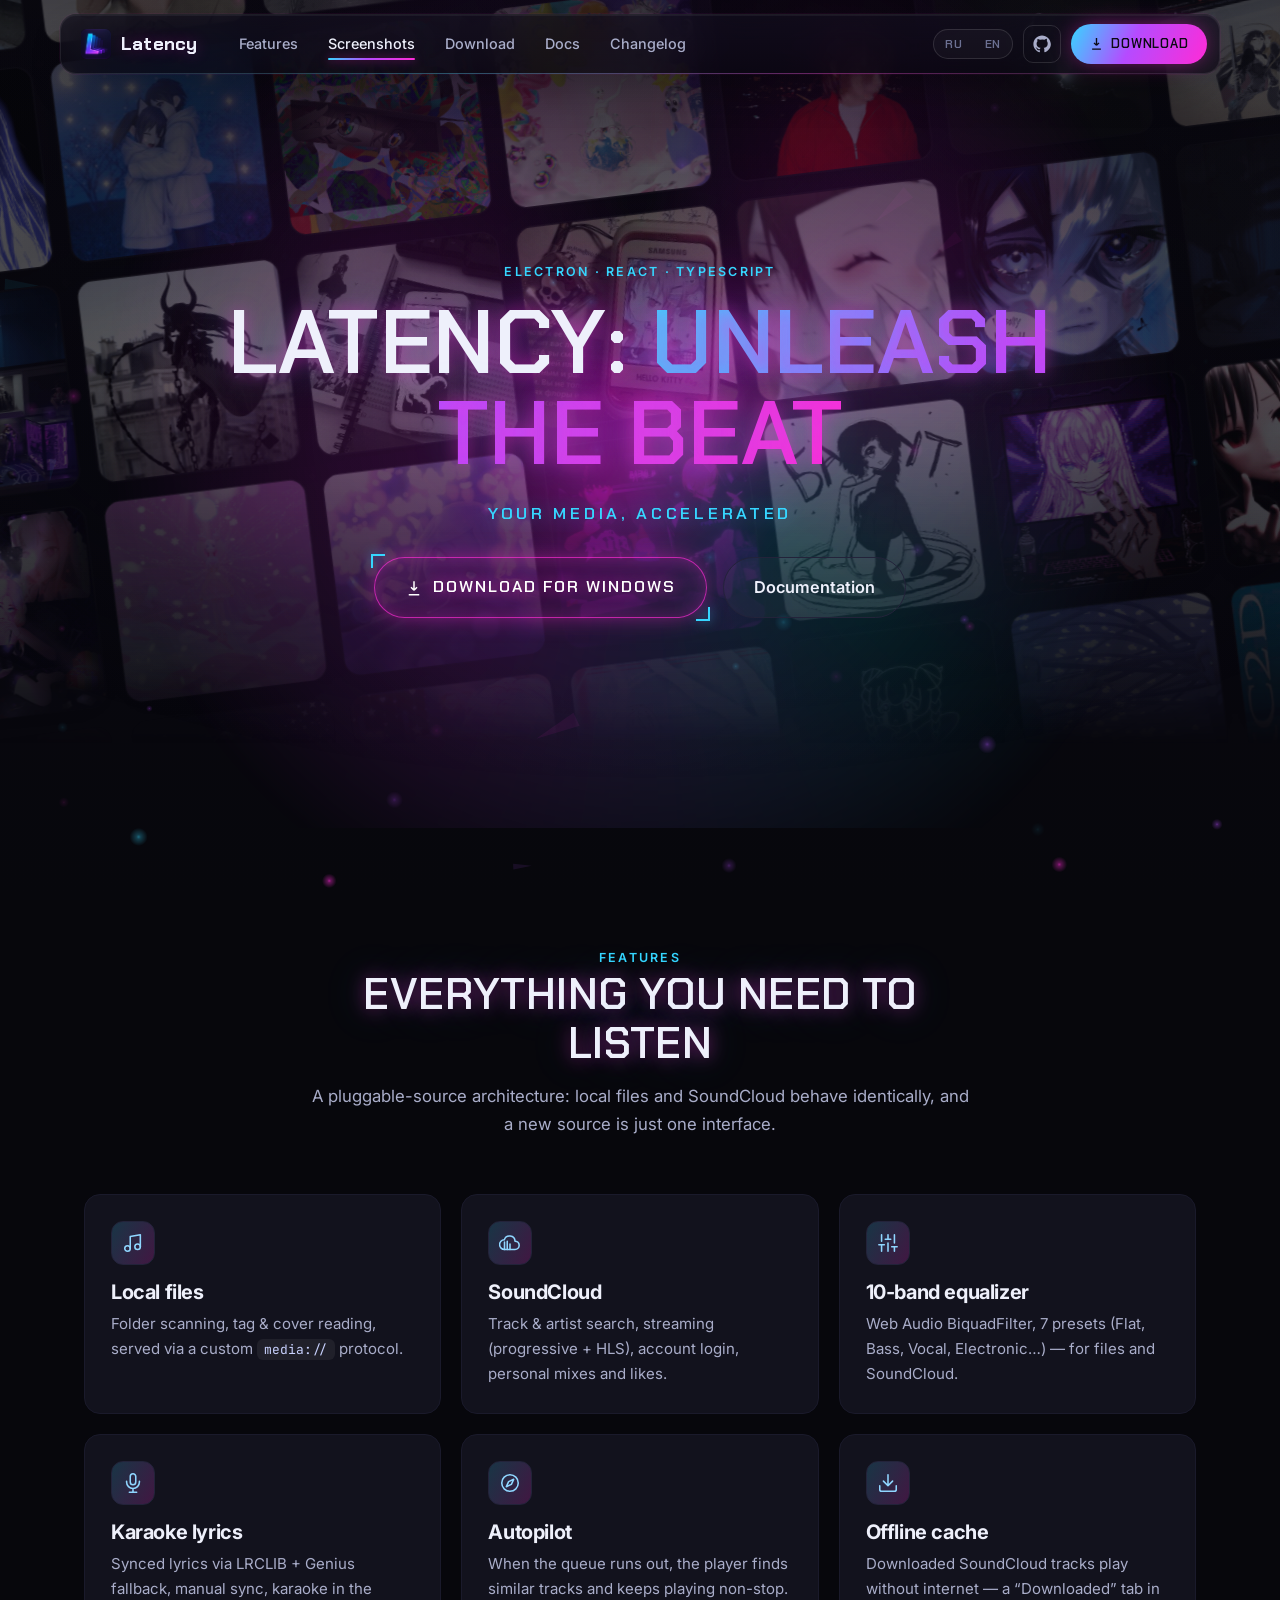
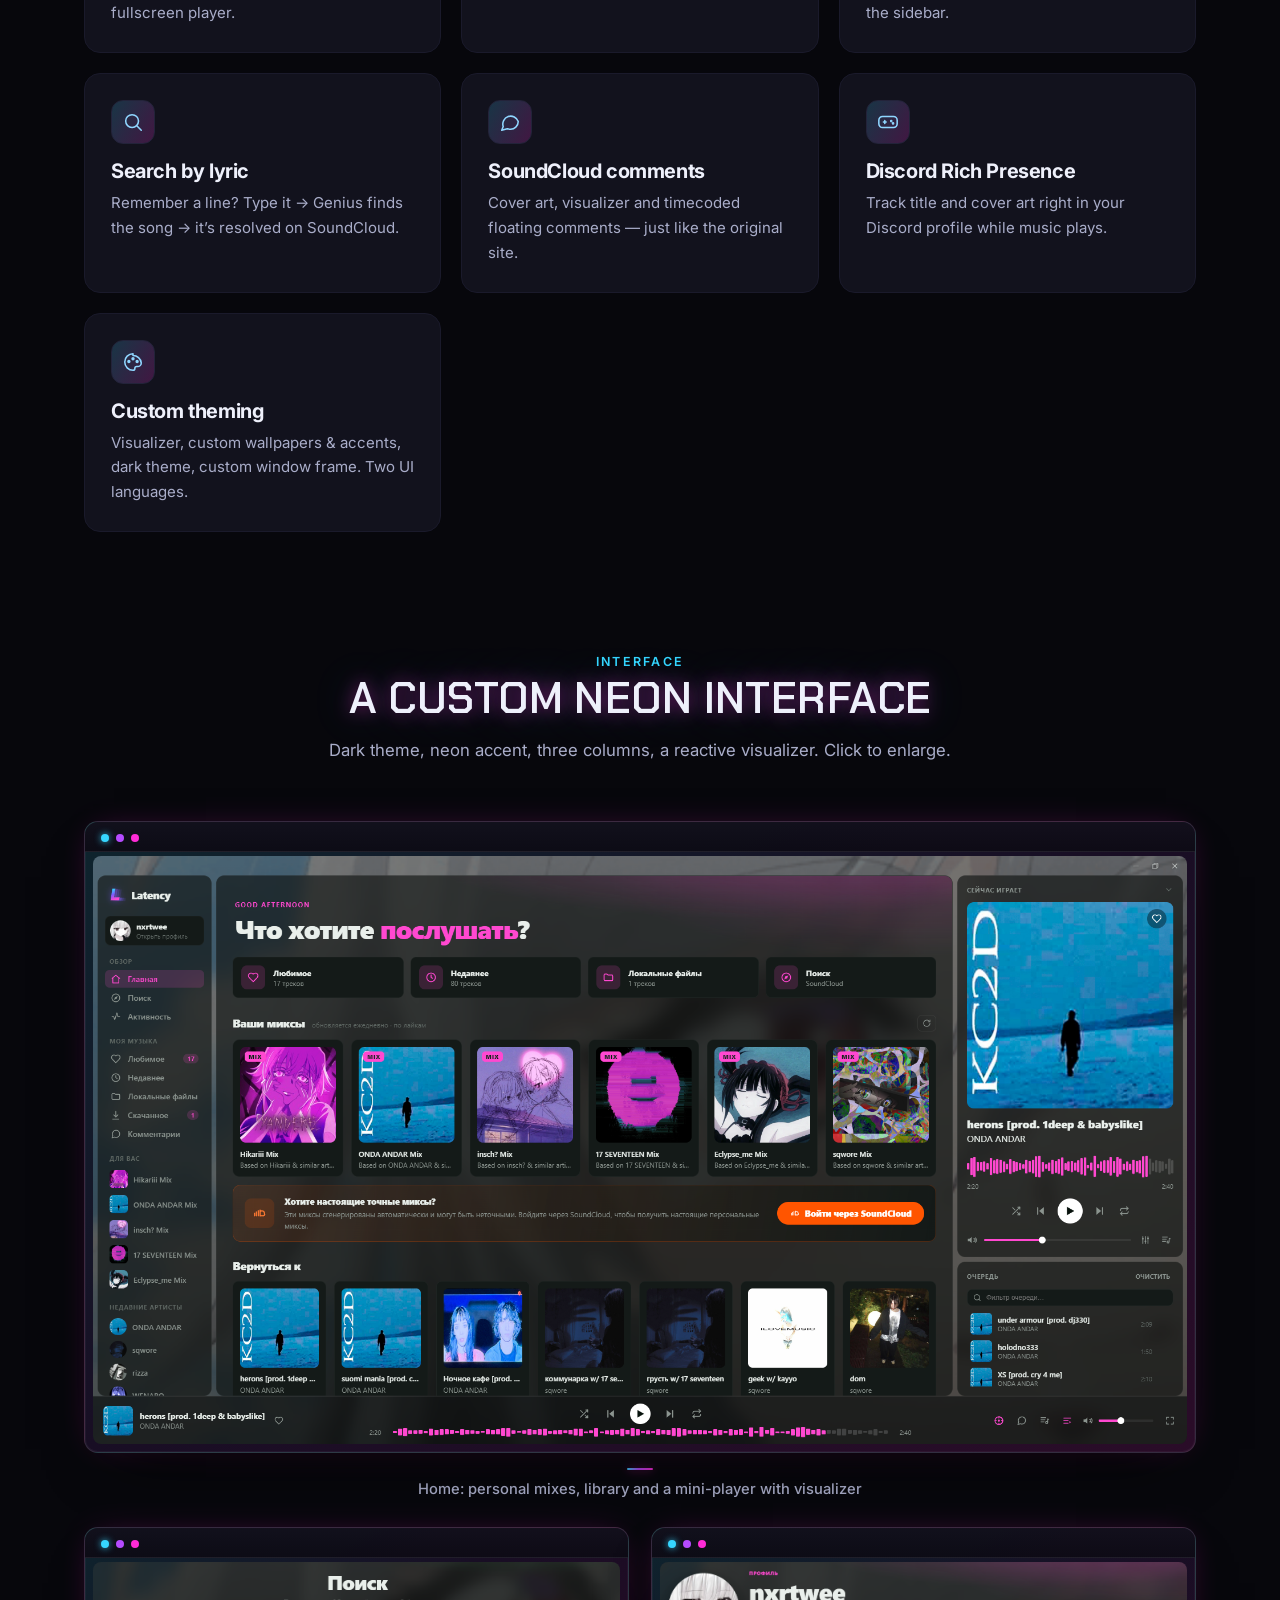
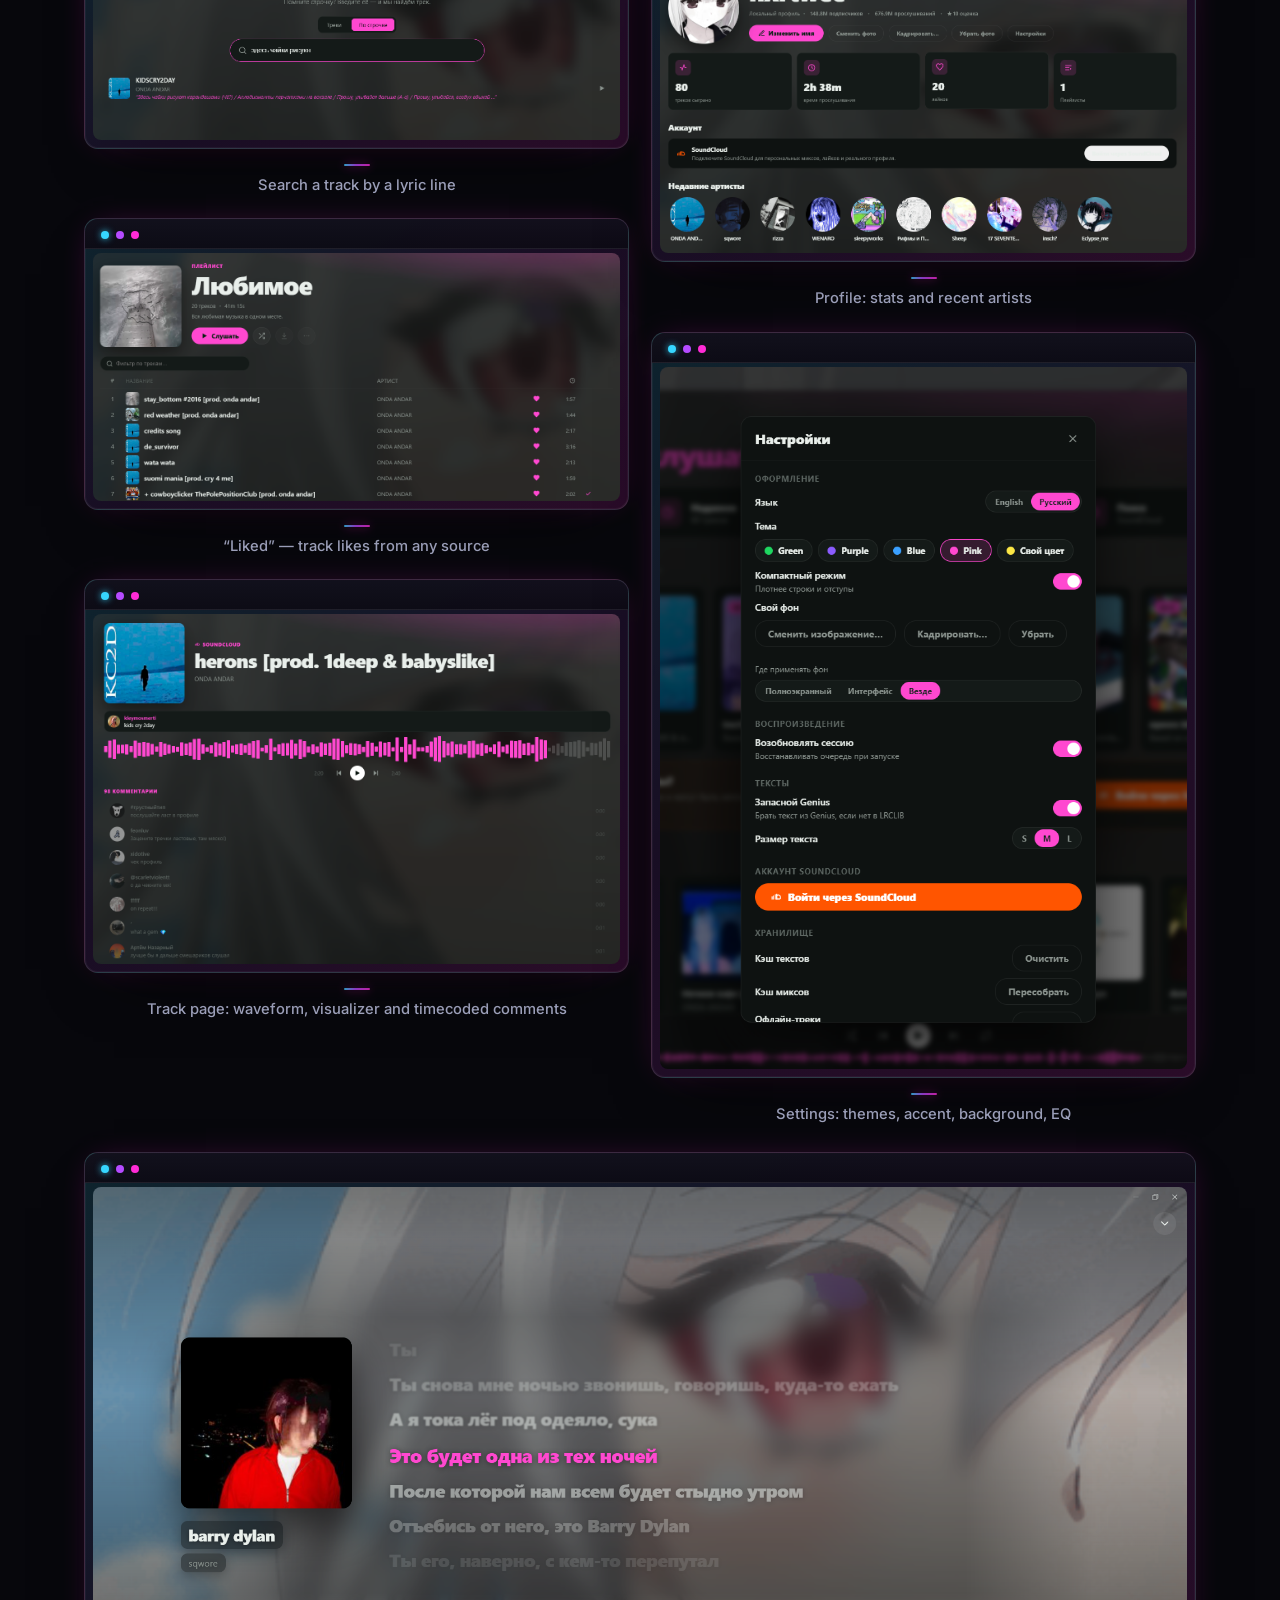
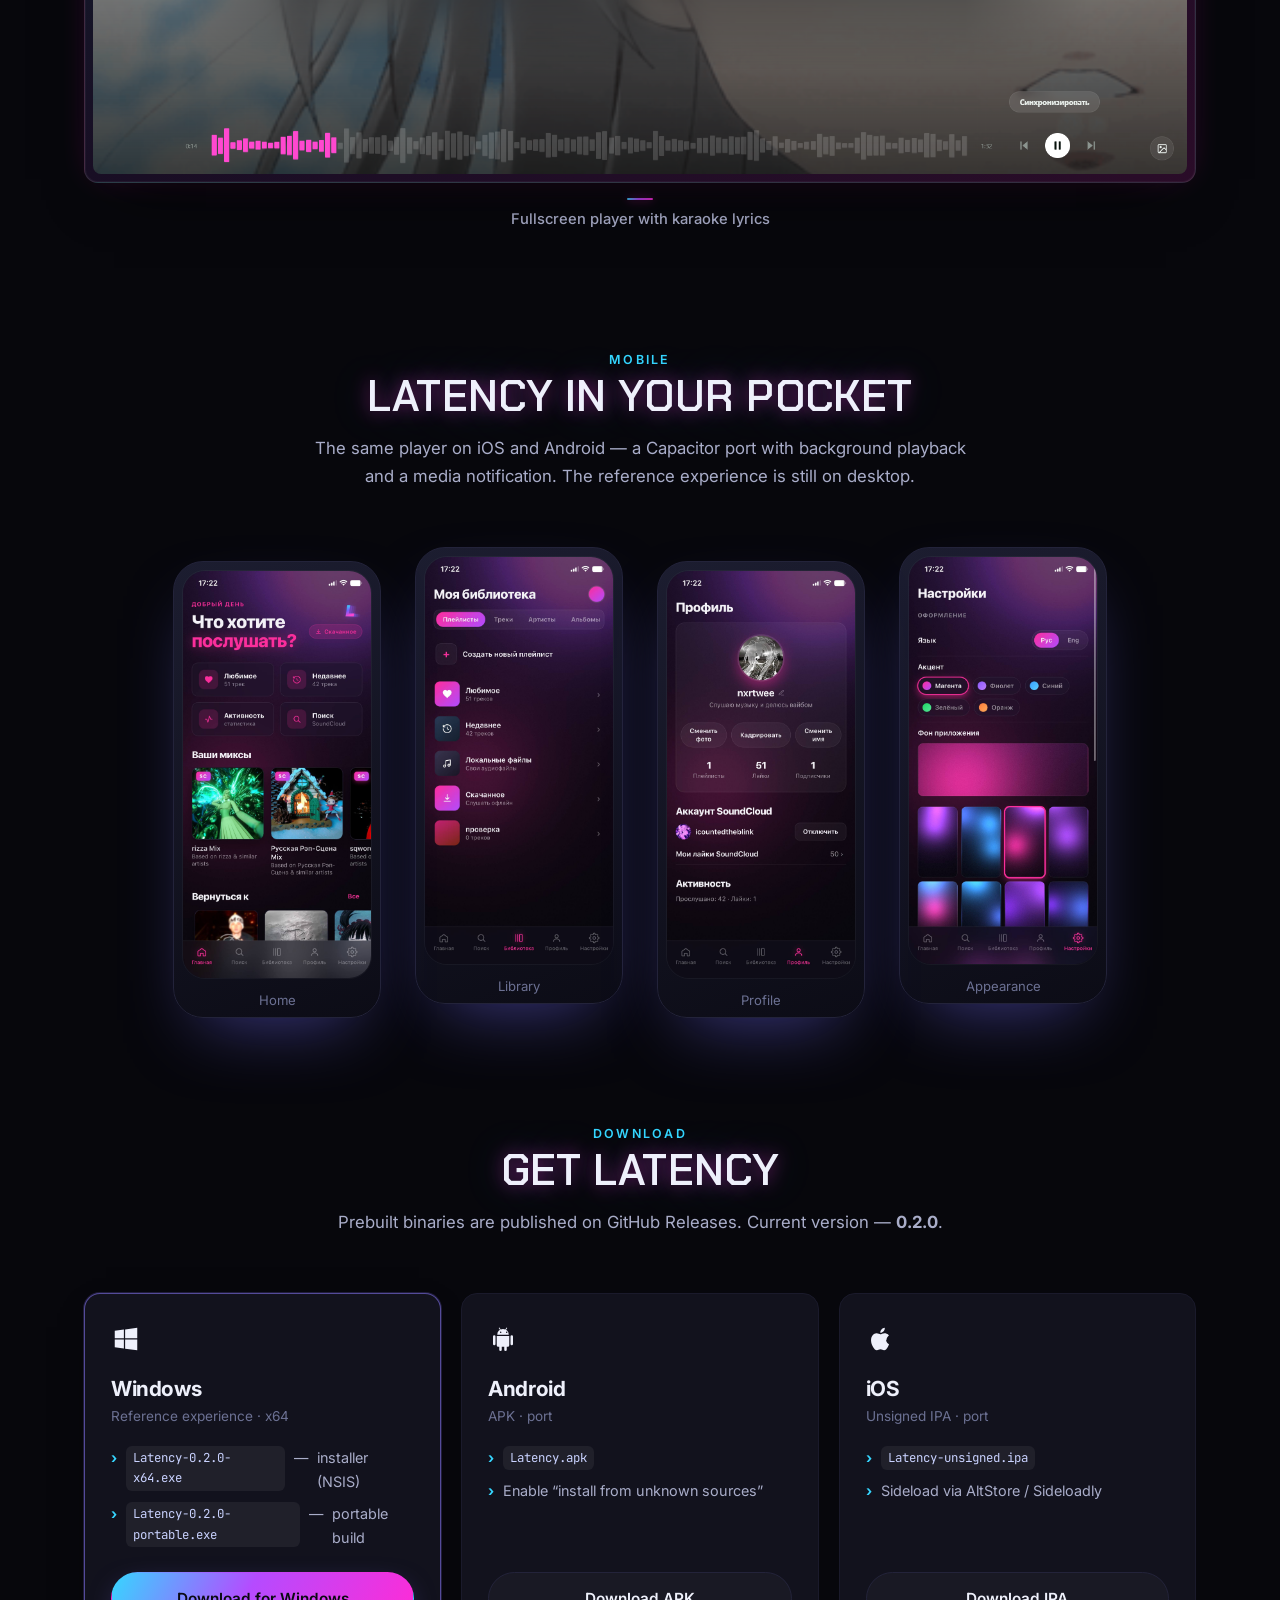
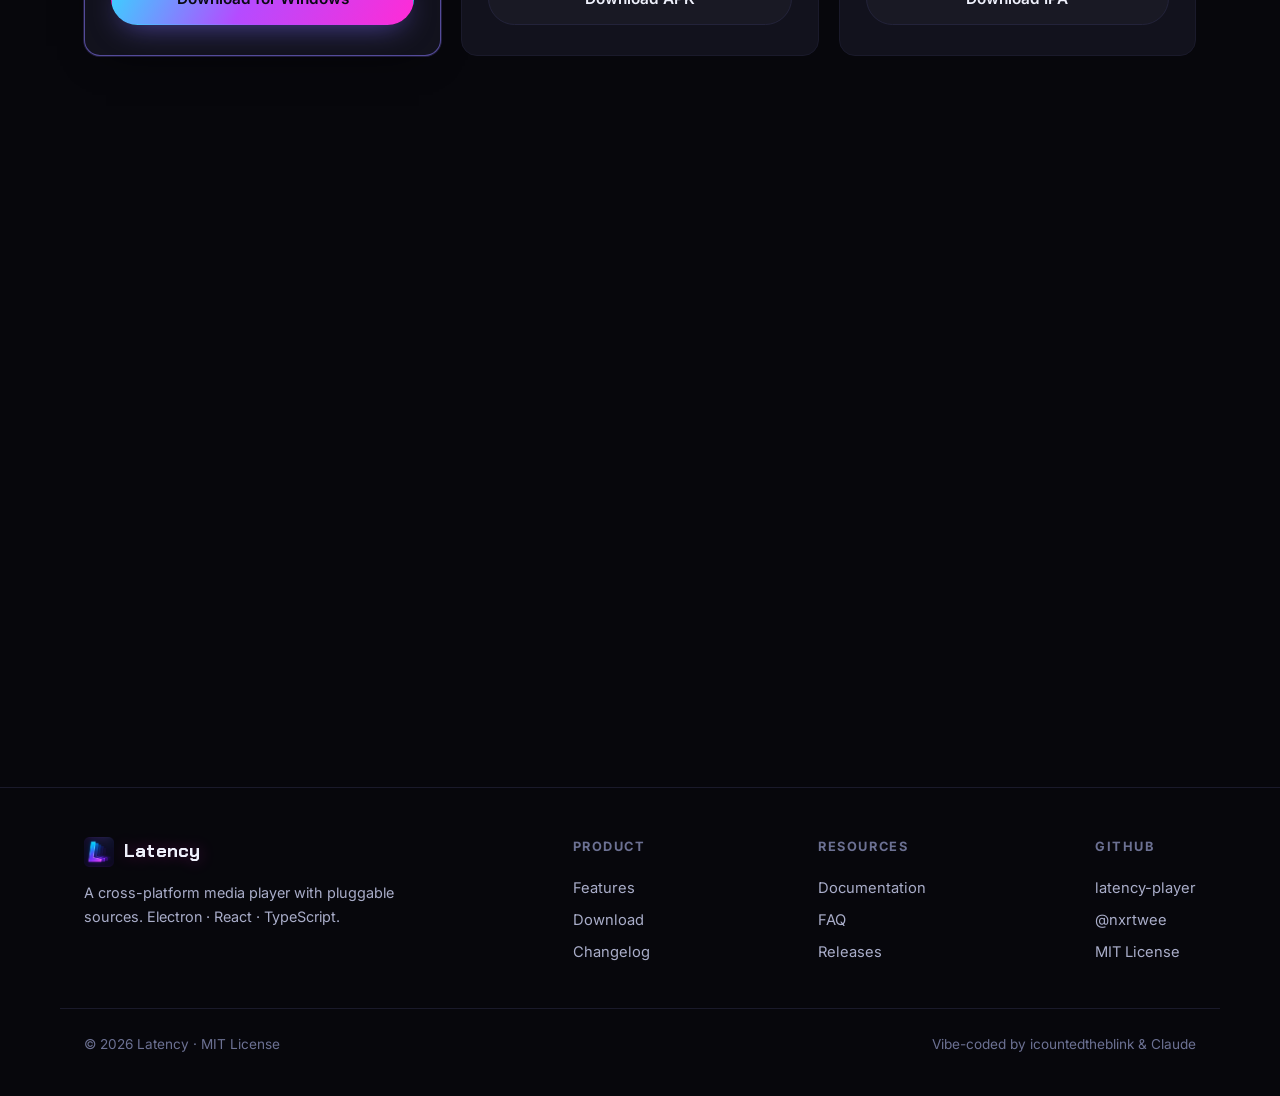
==== commit b9786380: "Update site: styles, JS, content pages and cover art" ====
--- a/index.html
+++ b/index.html
@@ -16,11 +16,12 @@
   <link rel="icon" type="image/png" href="assets/img/icon.png">
   <link rel="preconnect" href="https://fonts.googleapis.com">
   <link rel="preconnect" href="https://fonts.gstatic.com" crossorigin>
-  <link href="https://fonts.googleapis.com/css2?family=Inter:wght@400;500;600;700;800&family=JetBrains+Mono:wght@400;500&display=swap" rel="stylesheet">
+  <link href="https://fonts.googleapis.com/css2?family=Chakra+Petch:wght@500;600;700&family=Inter:wght@400;500;600;700;800&family=JetBrains+Mono:wght@400;500&display=swap" rel="stylesheet">
   <link rel="stylesheet" href="assets/css/styles.css">
   <script src="assets/js/main.js"></script>
 </head>
 <body>
+  <canvas id="bg-particles" aria-hidden="true"></canvas>
 
   <!-- ============ NAV ============ -->
   <header class="nav">
@@ -30,20 +31,38 @@
         <span>Latency</span>
       </a>
       <nav class="nav-links">
-        <a href="#features"><span data-lang-ru>Возможности</span><span data-lang-en>Features</span></a>
-        <a href="#screens"><span data-lang-ru>Скриншоты</span><span data-lang-en>Screenshots</span></a>
-        <a href="#download"><span data-lang-ru>Загрузки</span><span data-lang-en>Download</span></a>
-        <a href="docs.html"><span data-lang-ru>Документация</span><span data-lang-en>Docs</span></a>
-        <a href="changelog.html"><span data-lang-ru>Обновления</span><span data-lang-en>Changelog</span></a>
+        <a href="#features" aria-label="Возможности">
+          <svg class="nav-ico" viewBox="0 0 24 24" stroke-linecap="round" stroke-linejoin="round"><path d="M12 2 2 7l10 5 10-5-10-5z"/><path d="M2 17l10 5 10-5M2 12l10 5 10-5"/></svg>
+          <span class="nav-txt"><span data-lang-ru>Возможности</span><span data-lang-en>Features</span></span>
+        </a>
+        <a href="#screens" aria-label="Скриншоты">
+          <svg class="nav-ico" viewBox="0 0 24 24" stroke-linecap="round" stroke-linejoin="round"><rect x="3" y="3" width="18" height="18" rx="2"/><circle cx="8.5" cy="8.5" r="1.5"/><path d="M21 15l-5-5L5 21"/></svg>
+          <span class="nav-txt"><span data-lang-ru>Скриншоты</span><span data-lang-en>Screenshots</span></span>
+        </a>
+        <a href="#download" aria-label="Загрузки">
+          <svg class="nav-ico" viewBox="0 0 24 24" stroke-linecap="round" stroke-linejoin="round"><path d="M12 3v12m0 0l-4-4m4 4l4-4M5 21h14"/></svg>
+          <span class="nav-txt"><span data-lang-ru>Загрузки</span><span data-lang-en>Download</span></span>
+        </a>
+        <a href="docs.html" aria-label="Документация">
+          <svg class="nav-ico" viewBox="0 0 24 24" stroke-linecap="round" stroke-linejoin="round"><path d="M4 19.5A2.5 2.5 0 0 1 6.5 17H20"/><path d="M6.5 2H20v20H6.5A2.5 2.5 0 0 1 4 19.5v-15A2.5 2.5 0 0 1 6.5 2z"/></svg>
+          <span class="nav-txt"><span data-lang-ru>Документация</span><span data-lang-en>Docs</span></span>
+        </a>
+        <a href="changelog.html" aria-label="Обновления">
+          <svg class="nav-ico" viewBox="0 0 24 24" stroke-linecap="round" stroke-linejoin="round"><circle cx="12" cy="12" r="9"/><path d="M12 7v5l3 2"/></svg>
+          <span class="nav-txt"><span data-lang-ru>Обновления</span><span data-lang-en>Changelog</span></span>
+        </a>
       </nav>
       <div class="nav-right">
         <div class="lang-toggle" role="group" aria-label="Language">
           <button data-lang="ru">RU</button>
           <button data-lang="en">EN</button>
         </div>
-        <a class="btn btn-ghost" href="https://github.com/nxrtwee/latency-player" target="_blank" rel="noopener" style="padding:9px 16px;">
+        <a class="nav-ghost" href="https://github.com/nxrtwee/latency-player" target="_blank" rel="noopener" aria-label="GitHub" title="GitHub">
           <svg viewBox="0 0 24 24" fill="currentColor"><path d="M12 .5C5.7.5.5 5.7.5 12c0 5.1 3.3 9.4 7.9 10.9.6.1.8-.3.8-.6v-2c-3.2.7-3.9-1.4-3.9-1.4-.5-1.3-1.3-1.7-1.3-1.7-1.1-.7.1-.7.1-.7 1.2.1 1.8 1.2 1.8 1.2 1 1.8 2.8 1.3 3.5 1 .1-.8.4-1.3.7-1.6-2.6-.3-5.3-1.3-5.3-5.7 0-1.3.5-2.3 1.2-3.1-.1-.3-.5-1.5.1-3.1 0 0 1-.3 3.3 1.2a11.5 11.5 0 0 1 6 0C17.3 4.7 18.3 5 18.3 5c.6 1.6.2 2.8.1 3.1.8.8 1.2 1.8 1.2 3.1 0 4.4-2.7 5.4-5.3 5.7.4.4.8 1.1.8 2.2v3.3c0 .3.2.7.8.6 4.6-1.5 7.9-5.8 7.9-10.9C23.5 5.7 18.3.5 12 .5z"/></svg>
-          GitHub
+        </a>
+        <a class="nav-dl" href="#download">
+          <svg viewBox="0 0 24 24" fill="none" stroke="currentColor" stroke-width="2.2"><path d="M12 3v12m0 0l-4-4m4 4l4-4M5 21h14"/></svg>
+          <span data-lang-ru>Скачать</span><span data-lang-en>Download</span>
         </a>
       </div>
       <button class="nav-toggle" aria-label="Menu">
@@ -54,37 +73,33 @@
 
   <!-- ============ HERO ============ -->
   <section class="hero">
-    <div class="container hero-grid">
-      <div>
-        <span class="eyebrow">Electron · React · TypeScript</span>
-        <h1>
-          <span data-lang-ru>Latency — музыкальный плеер <span class="gradient-text">нового поколения</span></span>
-          <span data-lang-en>Latency — the <span class="gradient-text">next-generation</span> music player</span>
-        </h1>
-        <p class="hero-lead">
-          <span data-lang-ru>Десктопный плеер уровня Spotify, написанный с нуля. Локальные файлы и SoundCloud через единое ядро — эквалайзер, караоке-тексты, автопилот, офлайн-кэш и собственный неоновый интерфейс.</span>
-          <span data-lang-en>A Spotify-grade desktop player, built from scratch. Local files and SoundCloud through one engine — equalizer, karaoke lyrics, autopilot, offline cache and a custom neon UI.</span>
-        </p>
-        <div class="hero-cta">
-          <a class="btn btn-primary btn-lg" href="#download" data-hero-dl>
-            <svg viewBox="0 0 24 24" fill="none" stroke="currentColor" stroke-width="2"><path d="M12 3v12m0 0l-4-4m4 4l4-4M5 21h14"/></svg>
-            <span data-hero-label><span data-lang-ru>Скачать</span><span data-lang-en>Download</span></span>
-          </a>
-          <a class="btn btn-ghost btn-lg" href="docs.html">
-            <span data-lang-ru>Документация</span><span data-lang-en>Documentation</span>
-          </a>
-        </div>
-        <div class="hero-meta">
-          <span><b>Windows</b> · <b>Android</b> · <b>iOS</b></span>
-          <span data-lang-ru>🆓 Бесплатно · MIT</span><span data-lang-en>🆓 Free · MIT</span>
-          <span data-lang-ru>🌐 EN / RU</span><span data-lang-en>🌐 EN / RU</span>
-        </div>
-      </div>
-      <div class="hero-visual">
-        <div class="glow-orb"></div>
-        <div class="hero-logo">
-          <img src="assets/img/icon.png" alt="Логотип Latency" width="1030" height="1030" fetchpriority="high">
-        </div>
+    <!-- cover-art wall (columns built by main.js initCoverWall) -->
+    <div class="cover-clip" aria-hidden="true">
+      <div id="cover-wall" class="cover-wall"></div>
+    </div>
+    <div class="cover-veil" aria-hidden="true"></div>
+
+    <!-- spinning vortex backdrop -->
+    <div class="hero-vortex" aria-hidden="true"></div>
+
+    <div class="hero-core">
+      <span class="eyebrow">Electron · React · TypeScript</span>
+      <h1>
+        <span data-lang-ru>LATENCY: <span class="gradient-text">РАСКАЧАЙ ЗВУК</span></span>
+        <span data-lang-en>LATENCY: <span class="gradient-text">UNLEASH THE BEAT</span></span>
+      </h1>
+      <p class="hero-tagline">
+        <span data-lang-ru>Твоя музыка — на скорости</span>
+        <span data-lang-en>Your media, accelerated</span>
+      </p>
+      <div class="hero-cta">
+        <a class="btn btn-neon btn-lg" href="#download" data-hero-dl>
+          <svg viewBox="0 0 24 24" fill="none" stroke="currentColor" stroke-width="2"><path d="M12 3v12m0 0l-4-4m4 4l4-4M5 21h14"/></svg>
+          <span data-hero-label><span data-lang-ru>Скачать</span><span data-lang-en>Download</span></span>
+        </a>
+        <a class="btn btn-ghost btn-lg" href="docs.html">
+          <span data-lang-ru>Документация</span><span data-lang-en>Documentation</span>
+        </a>
       </div>
     </div>
   </section>
@@ -340,7 +355,7 @@
   <footer class="footer">
     <div class="container footer-grid">
       <div class="footer-about">
-        <div class="brand"><img src="assets/img/icon.png" alt="" style="width:28px;height:28px;border-radius:22%;filter:drop-shadow(0 2px 8px rgba(123,107,255,.45));"> <span>Latency</span></div>
+        <div class="brand"><img src="assets/img/icon.png" alt="" style="width:30px;height:30px;mix-blend-mode:screen;"> <span>Latency</span></div>
         <p><span data-lang-ru>Кроссплатформенный медиаплеер с подключаемыми источниками. Electron · React · TypeScript.</span><span data-lang-en>A cross-platform media player with pluggable sources. Electron · React · TypeScript.</span></p>
       </div>
       <div class="footer-col">
--- a/assets/css/styles.css
+++ b/assets/css/styles.css
@@ -16,28 +16,33 @@
   --text-dim:      #a9adc9;
   --text-faint:    #6c7193;
 
-  /* Neon accent */
+  /* Neon accent — hot magenta forward, cyan partner */
   --cyan:          #36d6ff;
   --violet:        #9b6bff;
-  --magenta:       #d56bff;
-  --accent:        #8a7bff;
-  --grad:          linear-gradient(120deg, #36d6ff 0%, #7b6bff 48%, #d56bff 100%);
-  --grad-soft:     linear-gradient(120deg, rgba(54,214,255,.18), rgba(213,107,255,.18));
+  --magenta:       #ff2bd6;
+  --magenta-deep:  #b01e9e;
+  --accent:        #b54bff;
+  --grad:          linear-gradient(115deg, #36d6ff 0%, #b54bff 45%, #ff2bd6 100%);
+  --grad-soft:     linear-gradient(120deg, rgba(54,214,255,.18), rgba(255,43,214,.20));
 
   --glow-cyan:     0 0 32px rgba(54, 214, 255, .35);
   --glow-violet:   0 0 40px rgba(123, 107, 255, .35);
+  --glow-magenta:  0 0 42px rgba(255, 43, 214, .45);
+  /* Neon text glow for display headings */
+  --text-glow:     0 0 18px rgba(255,43,214,.45), 0 0 42px rgba(54,214,255,.25);
 
   /* Geometry */
   --radius:        16px;
   --radius-sm:     10px;
   --radius-lg:     24px;
   --maxw:          1160px;
-  --nav-h:         64px;
+  --nav-h:         84px;   /* floating capsule clearance (top gap + bar height) */
 
   --shadow:        0 18px 50px -20px rgba(0,0,0,.8);
   --shadow-card:   0 12px 40px -22px rgba(0,0,0,.9);
 
   --font: "Inter", "Segoe UI", system-ui, -apple-system, "Helvetica Neue", Arial, sans-serif;
+  --font-display: "Chakra Petch", "Inter", "Segoe UI", system-ui, sans-serif;
   --mono: "JetBrains Mono", "SF Mono", ui-monospace, "Cascadia Code", Consolas, monospace;
 
   --ease: cubic-bezier(.22, 1, .36, 1);
@@ -58,41 +63,45 @@
   overflow-x: hidden;
 }
 
-/* Ambient background glow */
+/* Calm dark base — depth comes from the particle canvas + hero vortex,
+   not from a busy gradient mesh. */
 body::before {
   content: "";
   position: fixed;
   inset: 0;
-  z-index: -2;
+  z-index: -3;
   background:
-    radial-gradient(50% 40% at 80% -8%, rgba(123,107,255,.30), transparent 68%),
-    radial-gradient(45% 38% at 8% -4%, rgba(54,214,255,.22), transparent 70%),
-    radial-gradient(40% 35% at 95% 35%, rgba(213,107,255,.16), transparent 70%),
-    radial-gradient(60% 50% at 50% 116%, rgba(123,107,255,.14), transparent 72%),
-    linear-gradient(180deg, #0a0b18 0%, #07070f 40%, var(--bg) 100%);
+    radial-gradient(60% 50% at 50% -10%, rgba(181,75,255,.12), transparent 70%),
+    linear-gradient(180deg, #0b0912 0%, #08070f 45%, var(--bg) 100%);
   pointer-events: none;
 }
-/* Faint grid texture for depth */
-body::after {
-  content: "";
+
+/* Particle/shard backdrop (drawn by main.js initParticles) */
+#bg-particles {
   position: fixed;
   inset: 0;
-  z-index: -1;
-  background-image:
-    linear-gradient(rgba(124,130,200,.045) 1px, transparent 1px),
-    linear-gradient(90deg, rgba(124,130,200,.045) 1px, transparent 1px);
-  background-size: 56px 56px;
-  -webkit-mask-image: radial-gradient(120% 90% at 50% 0%, #000 30%, transparent 78%);
-  mask-image: radial-gradient(120% 90% at 50% 0%, #000 30%, transparent 78%);
+  z-index: -2;
+  width: 100%;
+  height: 100%;
   pointer-events: none;
+  display: block;
 }
 
 img { max-width: 100%; display: block; }
 a { color: inherit; text-decoration: none; }
 
 h1, h2, h3, h4 { line-height: 1.15; font-weight: 700; letter-spacing: -0.02em; }
+h1, h2 { font-family: var(--font-display); font-weight: 600; }
 h2 { font-size: clamp(1.7rem, 1rem + 2.6vw, 2.7rem); }
 h3 { font-size: 1.25rem; }
+
+/* Display headings in marketing sections: uppercase + neon glow.
+   Scoped to hero / section heads so docs body h2 stay normal-case. */
+.section-head h2 {
+  text-transform: uppercase;
+  letter-spacing: .01em;
+  text-shadow: var(--text-glow);
+}
 
 p { color: var(--text-dim); }
 
@@ -163,46 +172,113 @@
 .btn-block { width: 100%; }
 .btn-lg { padding: 16px 30px; font-size: 1.02rem; }
 
-/* ---------- Navbar ---------- */
+/* ============================================================
+   Navbar — full-width band at rest; docks into a vertical
+   left rail (icons-only) once the page is scrolled down.
+   ============================================================ */
 .nav {
-  position: sticky;
-  top: 0;
+  position: fixed;
+  top: 14px;                                   /* safe gap → no seam over the covers */
+  left: 50%;
+  width: min(var(--maxw), calc(100% - 32px));
+  transform: translateX(-50%);
   z-index: 100;
-  height: var(--nav-h);
+  border-radius: 16px;
+  background: linear-gradient(180deg, rgba(17,14,28,.72), rgba(10,8,18,.72));
+  border: 1px solid rgba(255,255,255,.08);
+  box-shadow:
+    0 18px 50px -24px rgba(0,0,0,.9),
+    0 0 0 1px rgba(255,43,214,.05),
+    inset 0 1px 0 rgba(255,255,255,.05);
+  backdrop-filter: blur(20px) saturate(150%);
+  -webkit-backdrop-filter: blur(20px) saturate(150%);
+  transition:
+    width .5s var(--ease), left .5s var(--ease), top .5s var(--ease),
+    transform .5s var(--ease), border-radius .5s var(--ease),
+    background .4s var(--ease), border-color .4s var(--ease), box-shadow .4s var(--ease);
+}
+/* neon hairline along the bottom of the capsule */
+.nav::after {
+  content: "";
+  position: absolute;
+  left: 18px; right: 18px; bottom: -1px;
+  height: 1px;
+  background: linear-gradient(90deg, transparent, rgba(54,214,255,.5), rgba(255,43,214,.55), transparent);
+  opacity: .55;
+  pointer-events: none;
+  transition: opacity .3s var(--ease);
+}
+.nav .container {
   display: flex;
   align-items: center;
-  background: rgba(7,7,12,.72);
-  backdrop-filter: blur(18px) saturate(140%);
-  -webkit-backdrop-filter: blur(18px) saturate(140%);
-  border-bottom: 1px solid var(--border-soft);
-}
-.nav .container { display: flex; align-items: center; gap: 20px; }
-.brand { display: flex; align-items: center; gap: 11px; font-weight: 700; font-size: 1.15rem; letter-spacing: -0.02em; }
-.brand img { width: 30px; height: 30px; border-radius: 22%; filter: drop-shadow(0 2px 9px rgba(123,107,255,.5)); }
-.nav-links { display: flex; align-items: center; gap: 4px; margin-left: 18px; }
+  gap: 16px;
+  height: 58px;
+  max-width: none;
+  margin: 0;
+  padding: 0 12px 0 20px;
+  transition: padding .5s var(--ease), height .5s var(--ease);
+}
+
+.brand { display: flex; align-items: center; gap: 10px; }
+.brand span {
+  font-family: var(--font-display);
+  font-weight: 700;
+  font-size: 1.16rem;
+  letter-spacing: .01em;
+  text-shadow: 0 0 16px rgba(255,43,214,.32);
+}
+/* logo: screen-blend drops the dark icon tile, leaving just the glow.
+   No `filter` here — it triggers non-retina rasterisation (soft/soapy). */
+.brand img { width: 30px; height: 30px; mix-blend-mode: screen; }
+
+.nav-links { display: flex; align-items: center; gap: 2px; margin-left: 12px; }
 .nav-links a {
-  padding: 8px 14px;
-  border-radius: 8px;
-  font-size: .92rem;
+  position: relative;
+  display: inline-flex;
+  align-items: center;
+  gap: 8px;
+  padding: 9px 14px;
+  border-radius: 10px;
+  font-size: .9rem;
   font-weight: 500;
   color: var(--text-dim);
   transition: color .2s, background .2s;
 }
-.nav-links a:hover, .nav-links a.active { color: var(--text); background: rgba(255,255,255,.05); }
+.nav-links a:hover { color: var(--text); }
+.nav-links a.active { color: var(--text); }
+/* icon shown only in the docked (vertical) state; text otherwise */
+.nav-ico { width: 20px; height: 20px; display: none; flex: 0 0 auto; stroke: currentColor; fill: none; stroke-width: 1.8; }
+.nav-txt { display: inline-flex; }
+/* animated neon underline */
+.nav-links a::after {
+  content: "";
+  position: absolute;
+  left: 14px; right: 14px; bottom: 5px;
+  height: 2px;
+  border-radius: 2px;
+  background: var(--grad);
+  box-shadow: 0 0 10px rgba(255,43,214,.6);
+  transform: scaleX(0);
+  transform-origin: center;
+  transition: transform .25s var(--ease);
+}
+.nav-links a:hover::after, .nav-links a.active::after { transform: scaleX(1); }
+
 .nav-right { margin-left: auto; display: flex; align-items: center; gap: 10px; }
 
 .lang-toggle {
   display: inline-flex;
-  border: 1px solid var(--border);
+  border: 1px solid rgba(255,255,255,.12);
   border-radius: 999px;
   overflow: hidden;
-  background: rgba(255,255,255,.02);
+  background: rgba(255,255,255,.03);
 }
 .lang-toggle button {
-  font-family: inherit;
-  font-size: .8rem;
+  font-family: var(--font-display);
+  font-size: .74rem;
   font-weight: 600;
-  padding: 6px 12px;
+  letter-spacing: .05em;
+  padding: 6px 11px;
   background: none;
   border: none;
   color: var(--text-faint);
@@ -211,11 +287,45 @@
 }
 .lang-toggle button.active { color: #0a0a12; background: var(--grad); }
 
+/* compact icon button (GitHub) */
+.nav-ghost {
+  display: inline-flex;
+  align-items: center;
+  justify-content: center;
+  width: 38px; height: 38px;
+  border-radius: 10px;
+  border: 1px solid rgba(255,255,255,.12);
+  color: var(--text-dim);
+  transition: color .2s, border-color .2s, background .2s;
+}
+.nav-ghost:hover { color: var(--text); border-color: rgba(54,214,255,.5); background: rgba(54,214,255,.08); }
+.nav-ghost svg { width: 18px; height: 18px; fill: currentColor; }
+
+/* neon download pill */
+.nav-dl {
+  display: inline-flex;
+  align-items: center;
+  gap: 7px;
+  font-family: var(--font-display);
+  font-weight: 600;
+  text-transform: uppercase;
+  letter-spacing: .07em;
+  font-size: .8rem;
+  padding: 9px 18px;
+  border-radius: 999px;
+  color: #0a0a12;
+  background: var(--grad);
+  box-shadow: 0 0 24px -6px rgba(255,43,214,.7);
+  transition: transform .25s var(--ease), box-shadow .25s var(--ease), filter .25s;
+}
+.nav-dl:hover { transform: translateY(-1px); box-shadow: 0 0 34px -3px rgba(255,43,214,.9); filter: brightness(1.06); }
+.nav-dl svg { width: 15px; height: 15px; }
+
 .nav-toggle {
   display: none;
   background: none;
-  border: 1px solid var(--border);
-  border-radius: 8px;
+  border: 1px solid rgba(255,255,255,.12);
+  border-radius: 10px;
   width: 40px; height: 40px;
   color: var(--text);
   cursor: pointer;
@@ -224,60 +334,228 @@
 }
 .nav-toggle svg { width: 22px; height: 22px; }
 
-/* ---------- Hero ---------- */
-.hero { position: relative; padding: clamp(70px, 11vw, 140px) 0 clamp(50px, 7vw, 90px); overflow: hidden; }
-.hero-grid {
+/* ---- Docked state: vertical left rail, icons only ---- */
+.nav.docked {
+  top: 50%;
+  left: 14px;
+  width: 70px;
+  transform: translateY(-50%);
+  border-radius: 18px;
+  border-color: rgba(255,43,214,.18);
+  background: linear-gradient(180deg, rgba(13,11,22,.92), rgba(9,8,15,.92));
+  box-shadow: 0 24px 60px -24px rgba(0,0,0,.9), 0 0 32px -14px rgba(255,43,214,.45);
+}
+.nav.docked::after { opacity: 0; }
+.nav.docked .container {
+  flex-direction: column;
+  align-items: center;
+  justify-content: flex-start;
+  gap: 12px;
+  height: auto;
+  max-width: none;
+  padding: 14px 0;
+}
+.nav.docked .brand span { display: none; }
+.nav.docked .nav-links {
+  flex-direction: column;
+  align-items: center;
+  gap: 4px;
+  margin-left: 0;
+  width: 100%;
+}
+.nav.docked .nav-links a { padding: 11px; border-radius: 12px; }
+.nav.docked .nav-links a::after { display: none; }
+.nav.docked .nav-links a:hover { background: rgba(255,255,255,.06); }
+.nav.docked .nav-txt { display: none; }
+.nav.docked .nav-ico { display: block; }
+.nav.docked .nav-right { flex-direction: column; align-items: center; gap: 10px; margin-left: 0; width: 100%; }
+/* stack RU/EN vertically so it fits the narrow rail */
+.nav.docked .lang-toggle { flex-direction: column; border-radius: 12px; }
+.nav.docked .lang-toggle button { padding: 7px 10px; }
+.nav.docked .nav-dl { padding: 11px; border-radius: 12px; }
+/* !important to beat the html[lang] i18n rule, else EN label shows in the rail */
+.nav.docked .nav-dl span { display: none !important; }
+.nav.docked .nav-dl svg { width: 18px; height: 18px; }
+
+/* ============================================================
+   Hero — cinematic neon stage
+   A full-bleed centered stage: spinning vortex backdrop, real
+   screenshots floating as glass windows, and a glowing core.
+   ============================================================ */
+.hero {
+  position: relative;
+  min-height: min(92vh, 880px);
   display: grid;
-  grid-template-columns: 1.1fr .9fr;
-  gap: 56px;
-  align-items: center;
+  place-items: center;
+  padding: clamp(90px, 12vw, 150px) 0 clamp(60px, 8vw, 110px);
+  overflow: hidden;
+  isolation: isolate;
+}
+
+/* ---- Vortex backdrop (decorative) ---- */
+.hero-vortex {
+  position: absolute;
+  z-index: -1;
+  top: 50%; left: 50%;
+  width: min(1500px, 150vw);
+  aspect-ratio: 1;
+  translate: -50% -50%;
+  pointer-events: none;
+  background:
+    conic-gradient(from 0deg,
+      rgba(255,43,214,.00) 0deg,
+      rgba(255,43,214,.22) 60deg,
+      rgba(54,214,255,.18) 130deg,
+      rgba(181,75,255,.22) 210deg,
+      rgba(255,43,214,.16) 300deg,
+      rgba(255,43,214,.00) 360deg);
+  -webkit-mask-image: radial-gradient(closest-side, #000 12%, rgba(0,0,0,.6) 42%, transparent 72%);
+  mask-image: radial-gradient(closest-side, #000 12%, rgba(0,0,0,.6) 42%, transparent 72%);
+  filter: blur(14px) saturate(135%);
+  will-change: transform;
+  animation: spin 48s linear infinite;
+}
+/* Concentric glow rings + central core flare */
+.hero-vortex::after {
+  content: "";
+  position: absolute;
+  inset: 0;
+  background:
+    radial-gradient(closest-side, rgba(255,43,214,.40), transparent 26%),
+    repeating-radial-gradient(circle at 50% 50%,
+      transparent 0 38px,
+      rgba(255,255,255,.035) 38px 39px);
+  -webkit-mask-image: radial-gradient(closest-side, #000 8%, transparent 60%);
+  mask-image: radial-gradient(closest-side, #000 8%, transparent 60%);
+}
+@keyframes spin { to { transform: rotate(360deg); } }
+
+/* ---- Cover-art wall backdrop (home hero, columns built in main.js) ---- */
+/* non-rotated clip: hosts a screen-aligned mask that fades the covers out
+   toward the bottom (no tilt), so the hero blends into the page seamlessly */
+.cover-clip {
+  position: absolute;
+  inset: 0;
+  z-index: -4;
+  overflow: hidden;
+  pointer-events: none;
+  -webkit-mask-image: linear-gradient(to bottom, #000 0%, #000 46%, rgba(0,0,0,0) 90%);
+  mask-image: linear-gradient(to bottom, #000 0%, #000 46%, rgba(0,0,0,0) 90%);
+}
+.cover-wall {
+  position: absolute;
+  inset: -22% -12%;
+  display: flex;
+  justify-content: center;
+  gap: 12px;
+  transform: rotate(-7deg) scale(1.45);
+  transform-origin: center;
+  opacity: .5;                        /* covers fill the screen; veil darkens for text */
+  filter: saturate(.95) brightness(.92);
+  pointer-events: none;
+}
+.cover-col {
+  flex: 0 0 auto;
+  width: clamp(94px, 11vw, 148px);
+  display: flex;                       /* flex: item margins don't collapse */
+  flex-direction: column;
+  animation: wallUp linear infinite;
+  will-change: transform;
+}
+.cover-col.rev { animation-name: wallDown; }
+/* margin-bottom (not flex gap) so every item — incl. the last of each set —
+   contributes identical spacing; the duplicated set then tiles exactly at -50%
+   for a seamless, jump-free scroll. */
+.cover-col img {
+  width: 100%;
+  aspect-ratio: 1;
+  object-fit: cover;
+  margin-bottom: 12px;
+  border-radius: 12px;                /* softly rounded corners */
+  border: 1px solid rgba(255,255,255,.06);
+  box-shadow: 0 6px 18px -10px rgba(0,0,0,.8);
+  display: block;
+}
+@keyframes wallUp   { from { transform: translateY(0); }    to { transform: translateY(-50%); } }
+@keyframes wallDown { from { transform: translateY(-50%); } to { transform: translateY(0); } }
+
+/* dark veil so the wall sits behind the floating windows + text */
+.cover-veil {
+  position: absolute;
+  inset: 0;
+  z-index: -3;
+  pointer-events: none;
+  /* darken under the nav + behind the text, then fade to fully transparent
+     toward the bottom — no opaque band, so the page (particles) shows
+     through continuously and the hero/section boundary is invisible */
+  background:
+    radial-gradient(72% 52% at 50% 42%, rgba(7,7,12,0), rgba(7,7,12,.34) 70%, transparent 100%),
+    linear-gradient(to bottom,
+      rgba(7,7,12,.5) 0%,
+      rgba(7,7,12,.22) 22%,
+      rgba(7,7,12,0) 55%);
+}
+
+/* ---- Hero core (text + CTA) ---- */
+.hero-core {
+  position: relative;
+  z-index: 2;
+  text-align: center;
+  max-width: 880px;
+  padding: 0 16px;
 }
 .hero h1 {
-  font-size: clamp(2.5rem, 1.2rem + 5vw, 4.4rem);
-  letter-spacing: -0.035em;
-  margin-bottom: 22px;
-}
-.hero-lead { font-size: clamp(1.05rem, .95rem + .5vw, 1.28rem); max-width: 540px; margin-bottom: 32px; }
-.hero-cta { display: flex; flex-wrap: wrap; gap: 14px; }
-.hero-meta { display: flex; flex-wrap: wrap; gap: 22px; margin-top: 30px; color: var(--text-faint); font-size: .88rem; }
+  font-size: clamp(2.6rem, 1rem + 7vw, 5.6rem);
+  line-height: 1.02;
+  text-transform: uppercase;
+  letter-spacing: .005em;
+  margin-bottom: 20px;
+  text-shadow: var(--text-glow);
+}
+.hero-tagline {
+  font-family: var(--font-display);
+  font-weight: 600;
+  text-transform: uppercase;
+  letter-spacing: .22em;
+  font-size: clamp(.82rem, .7rem + .5vw, 1.05rem);
+  color: var(--cyan);
+  margin-bottom: 30px;
+  text-shadow: 0 0 20px rgba(54,214,255,.45);
+}
+.hero-cta { display: flex; flex-wrap: wrap; gap: 16px; justify-content: center; }
+.hero-meta { display: flex; flex-wrap: wrap; gap: 22px; margin-top: 32px; justify-content: center; color: var(--text-faint); font-size: .88rem; }
 .hero-meta span { display: inline-flex; align-items: center; gap: 7px; }
 .hero-meta b { color: var(--text); font-weight: 600; }
 
-/* Hero visual — faux player window mockup */
-.hero-visual { position: relative; display: flex; align-items: center; justify-content: center; }
-.hero-visual .glow-orb {
+/* ---- Neon CTA with angular bracket frame ---- */
+.btn-neon {
+  position: relative;
+  font-family: var(--font-display);
+  font-weight: 600;
+  text-transform: uppercase;
+  letter-spacing: .12em;
+  color: #fff;
+  background: rgba(255,43,214,.07);
+  border: 1.5px solid rgba(255,43,214,.7);
+  box-shadow: 0 0 24px -4px rgba(255,43,214,.55), inset 0 0 22px -10px rgba(255,43,214,.6);
+  text-shadow: 0 0 14px rgba(255,43,214,.6);
+}
+.btn-neon:hover {
+  transform: translateY(-2px);
+  background: rgba(255,43,214,.14);
+  border-color: var(--magenta);
+  box-shadow: 0 0 40px -2px rgba(255,43,214,.8), inset 0 0 26px -8px rgba(54,214,255,.5);
+}
+/* Cyan corner brackets */
+.btn-neon::before, .btn-neon::after {
+  content: "";
   position: absolute;
-  width: 90%;
-  aspect-ratio: 1;
-  background: var(--grad);
-  filter: blur(90px);
-  opacity: .38;
-  border-radius: 50%;
-  animation: float 8s var(--ease) infinite;
-}
-/* uses `translate` (not transform) so it composes with the shot's
-   base perspective/rotate transform instead of overriding it */
-@keyframes float { 0%,100% { translate: 0 -8px; } 50% { translate: 0 8px; } }
-
-/* ---- Hero polished logo ---- */
-.hero-logo {
-  position: relative;
-  z-index: 1;
-  width: min(330px, 72%);
-  aspect-ratio: 1;
-  border-radius: 23%;
-  overflow: hidden;
-  background: #0a0a14;
-  filter: drop-shadow(0 22px 46px rgba(123,107,255,.55));
-  animation: float 8s var(--ease) infinite;
-}
-.hero-logo img {
-  width: 112%;
-  height: 112%;
-  margin: -6%;
-  display: block;
-  object-fit: cover;
-}
+  width: 14px; height: 14px;
+  border: 2px solid var(--cyan);
+  filter: drop-shadow(0 0 6px rgba(54,214,255,.8));
+}
+.btn-neon::before { top: -4px; left: -4px; border-right: none; border-bottom: none; }
+.btn-neon::after  { bottom: -4px; right: -4px; border-left: none; border-top: none; }
 
 /* ---------- Feature grid ---------- */
 .feature-grid {
@@ -314,23 +592,78 @@
 .gmasonry .gshot { break-inside: avoid; margin-bottom: 22px; }
 
 .gshot { display: flex; flex-direction: column; margin: 0; }
+/* App-window frame: chrome title bar + neon traffic-light dots + glow.
+   Packages every screenshot (small or full-width) as a tidy window. */
 .win {
+  position: relative;
   border-radius: 14px;
+  padding: 34px 8px 8px;
   overflow: hidden;
-  border: 1px solid var(--border);
-  background: var(--bg-card);
-  box-shadow: 0 24px 60px -30px rgba(0,0,0,.9), 0 0 0 1px rgba(255,255,255,.025) inset;
+  background: linear-gradient(150deg, rgba(54,214,255,.14), rgba(181,75,255,.10) 50%, rgba(255,43,214,.14));
+  border: 1px solid rgba(255,255,255,.12);
+  box-shadow:
+    0 26px 60px -30px rgba(0,0,0,.92),
+    0 0 0 1px rgba(255,255,255,.04) inset,
+    0 0 34px -12px rgba(255,43,214,.30);
   cursor: pointer;
   transition: transform .3s var(--ease), border-color .3s var(--ease), box-shadow .3s var(--ease);
 }
-.win:hover { transform: translateY(-3px); border-color: var(--accent); box-shadow: 0 30px 70px -28px rgba(91,86,200,.55); }
-.win img { display: block; width: 100%; height: auto; background-color: #0a0a12; }
+.win:hover {
+  transform: translateY(-4px);
+  border-color: rgba(255,43,214,.5);
+  box-shadow:
+    0 34px 76px -28px rgba(0,0,0,.95),
+    0 0 0 1px rgba(255,43,214,.25) inset,
+    0 0 50px -10px rgba(255,43,214,.5);
+}
+/* chrome title bar */
+.win::before {
+  content: "";
+  position: absolute;
+  top: 0; left: 0; right: 0;
+  height: 30px;
+  background: linear-gradient(180deg, rgba(18,16,28,.97), rgba(13,11,21,.97));
+  border-bottom: 1px solid rgba(255,255,255,.06);
+  pointer-events: none;
+}
+/* three neon window dots */
+.win::after {
+  content: "";
+  position: absolute;
+  top: 12px; left: 16px;
+  width: 8px; height: 8px;
+  border-radius: 50%;
+  background: var(--cyan);
+  box-shadow:
+    15px 0 0 var(--accent), 30px 0 0 var(--magenta),
+    0 0 7px rgba(54,214,255,.85);
+  pointer-events: none;
+  z-index: 1;
+  transition: box-shadow .3s var(--ease);
+}
+.win:hover::after {
+  box-shadow:
+    15px 0 0 var(--accent), 30px 0 0 var(--magenta),
+    0 0 9px rgba(54,214,255,1), 15px 0 9px rgba(181,75,255,.8), 30px 0 9px rgba(255,43,214,.8);
+}
+.win img { display: block; width: 100%; height: auto; border-radius: 8px; background-color: #0a0a12; }
 .gshot .cap {
   text-align: center;
-  margin-top: 13px;
-  font-size: .9rem;
+  margin-top: 15px;
+  font-size: .92rem;
+  font-weight: 500;
   color: var(--text-dim);
   line-height: 1.45;
+}
+/* small neon tick above each caption */
+.gshot .cap::before {
+  content: "";
+  display: block;
+  width: 26px; height: 2px;
+  margin: 0 auto 9px;
+  border-radius: 2px;
+  background: var(--grad);
+  box-shadow: 0 0 10px rgba(255,43,214,.6);
 }
 
 /* ---------- Mobile showcase ---------- */
@@ -601,32 +934,52 @@
 
 /* ---------- Responsive ---------- */
 @media (max-width: 940px) {
-  .hero-grid { grid-template-columns: 1fr; gap: 36px; text-align: center; }
-  .hero-lead { margin-left: auto; margin-right: auto; }
-  .hero-cta, .hero-meta { justify-content: center; }
-  .hero-visual { order: -1; }
-  .hero-logo { width: min(240px, 56%); }
+  .hero { min-height: auto; padding: clamp(80px, 16vw, 120px) 0 clamp(50px, 10vw, 80px); }
+  .cover-wall { opacity: .22; }
   .feature-grid { grid-template-columns: repeat(2, 1fr); }
   .dl-grid { grid-template-columns: 1fr; max-width: 460px; margin: 0 auto; }
   .docs-wrap { grid-template-columns: 1fr; }
   .docs-side { position: static; display: none; }
 }
 @media (max-width: 760px) {
+  .nav .container { gap: 10px; padding: 0 10px 0 16px; }
   .nav-links { display: none; }
+  .nav-ghost { display: none; }          /* declutter the bar on phones */
   .nav-toggle { display: inline-flex; }
+  /* dropdown panel hanging under the capsule */
   .nav.open .nav-links {
     display: flex; flex-direction: column; gap: 2px;
-    position: absolute; top: var(--nav-h); left: 0; right: 0;
-    background: var(--bg-soft); border-bottom: 1px solid var(--border);
-    padding: 14px 24px; margin: 0;
+    position: absolute; top: calc(100% + 10px); left: 0; right: 0;
+    padding: 10px;
+    background: linear-gradient(180deg, rgba(15,12,25,.98), rgba(9,8,16,.98));
+    border: 1px solid rgba(255,43,214,.18);
+    border-radius: 14px;
+    box-shadow: 0 24px 60px -24px rgba(0,0,0,.9), 0 0 30px -14px rgba(255,43,214,.4);
+    backdrop-filter: blur(16px);
   }
-  .nav.open .nav-links a { padding: 12px 14px; }
+  .nav.open .nav-links a { padding: 12px 14px; border-radius: 8px; }
+  .nav.open .nav-links a::after { display: none; }
+  .nav.open .nav-links a:hover { background: rgba(255,255,255,.05); }
   .gmasonry { columns: 1; }
 }
 @media (max-width: 540px) {
   .feature-grid { grid-template-columns: 1fr; }
+  .hero-cta { gap: 12px; }
   .hero-cta .btn { width: 100%; }
-}
+  .hero-tagline { letter-spacing: .14em; }
+  .win { padding: 32px 6px 6px; }
+  .win::before { height: 28px; }
+  .win::after { top: 11px; }
+  .section { padding: clamp(48px, 12vw, 80px) 0; }
+  .footer-bottom { flex-direction: column; gap: 6px; }
+  /* tighten the capsule: logo-only brand, drop the download label */
+  .brand span { display: none; }
+  .nav-dl { padding: 9px 13px; }
+  .nav-dl span { display: none; }
+}
+
+/* sub-pages (docs/changelog) have no hero — pad content below the fixed nav */
+body.subpage { padding-top: 78px; }
 
 @media (prefers-reduced-motion: reduce) {
   *, *::before, *::after { animation: none !important; transition: none !important; }
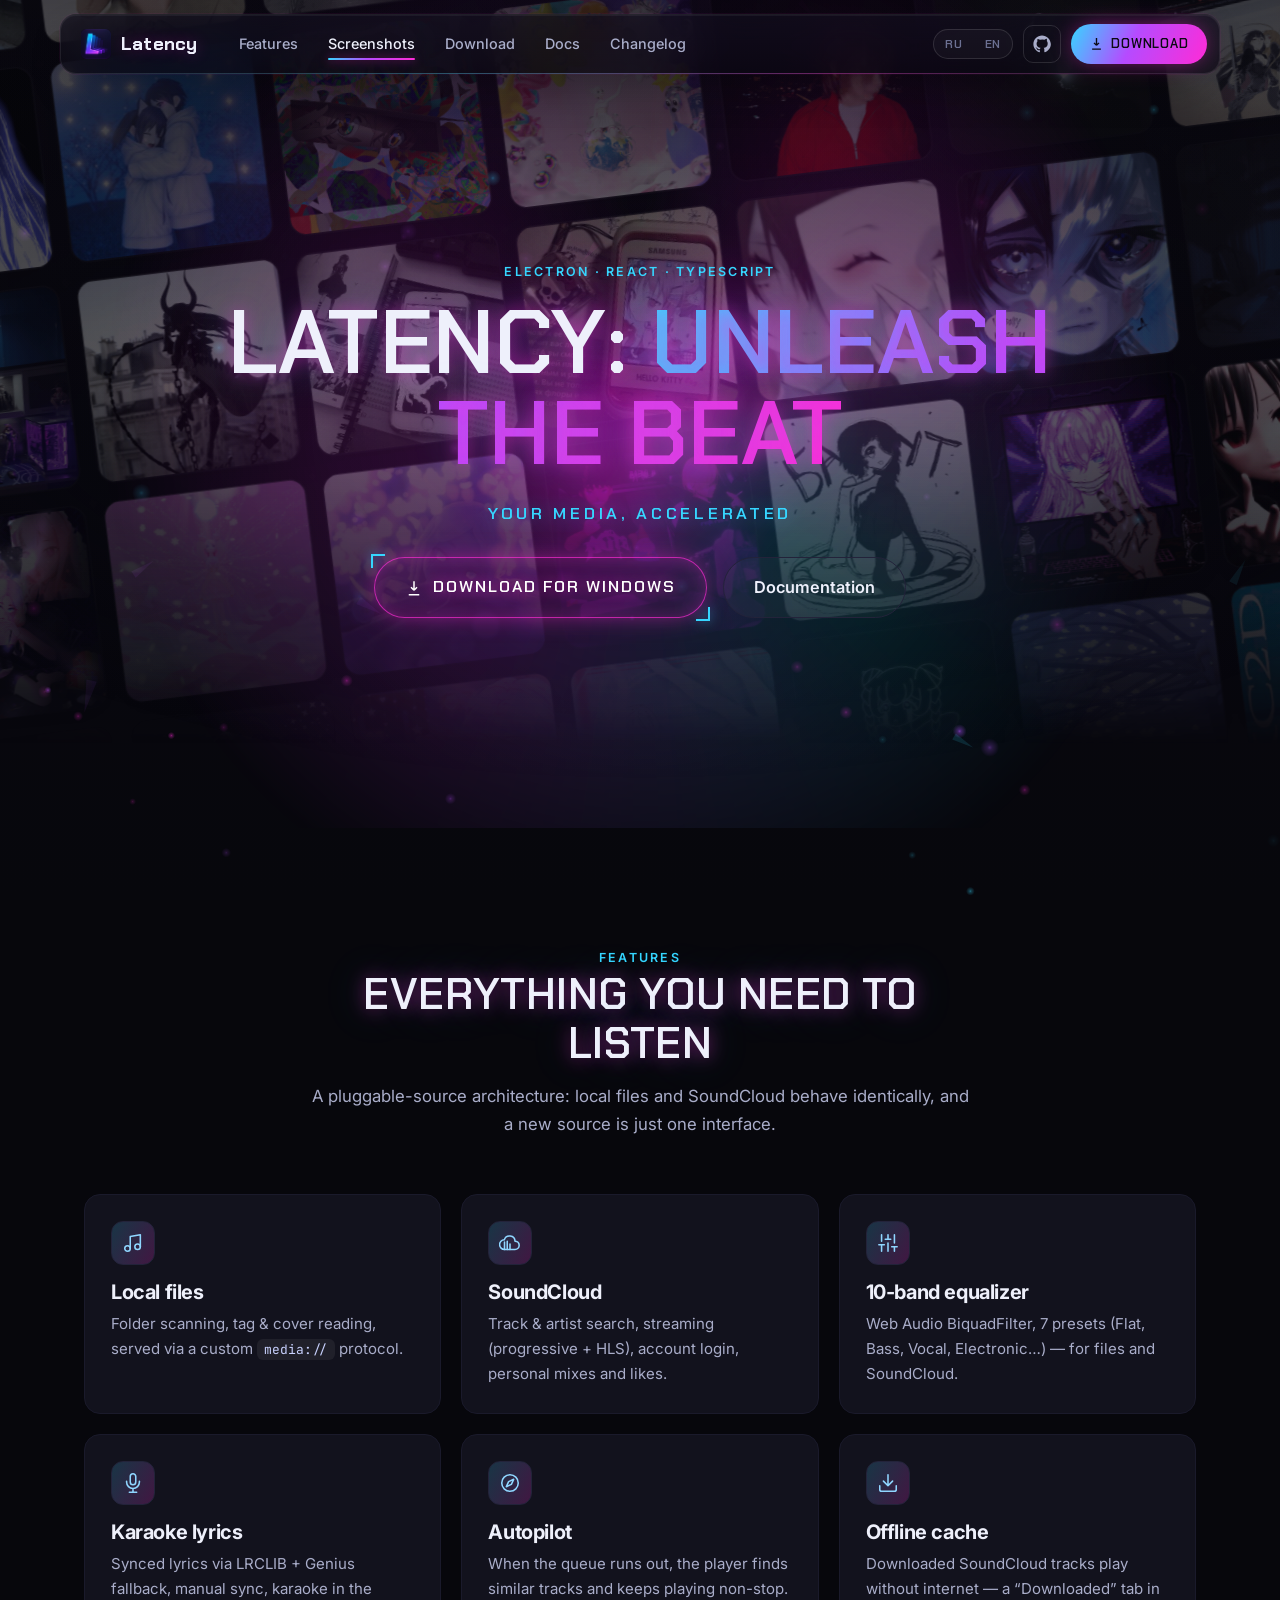
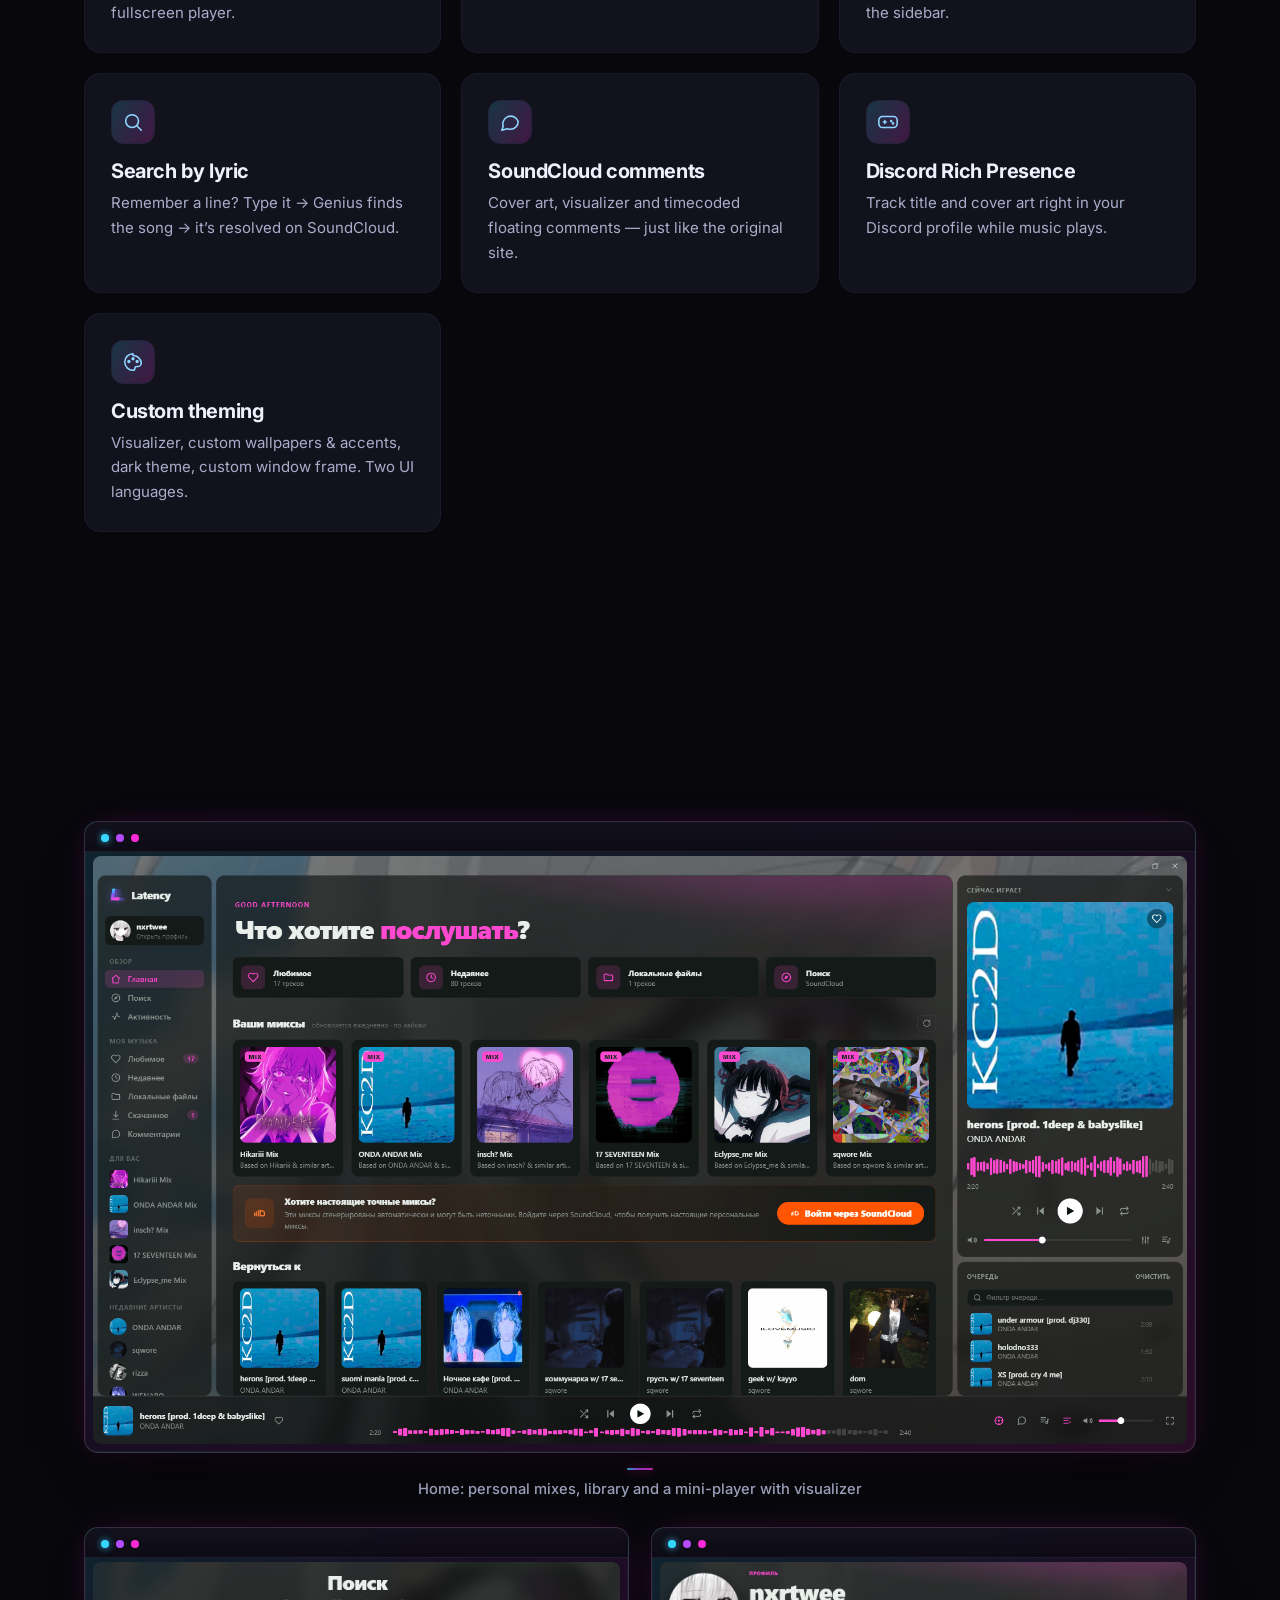
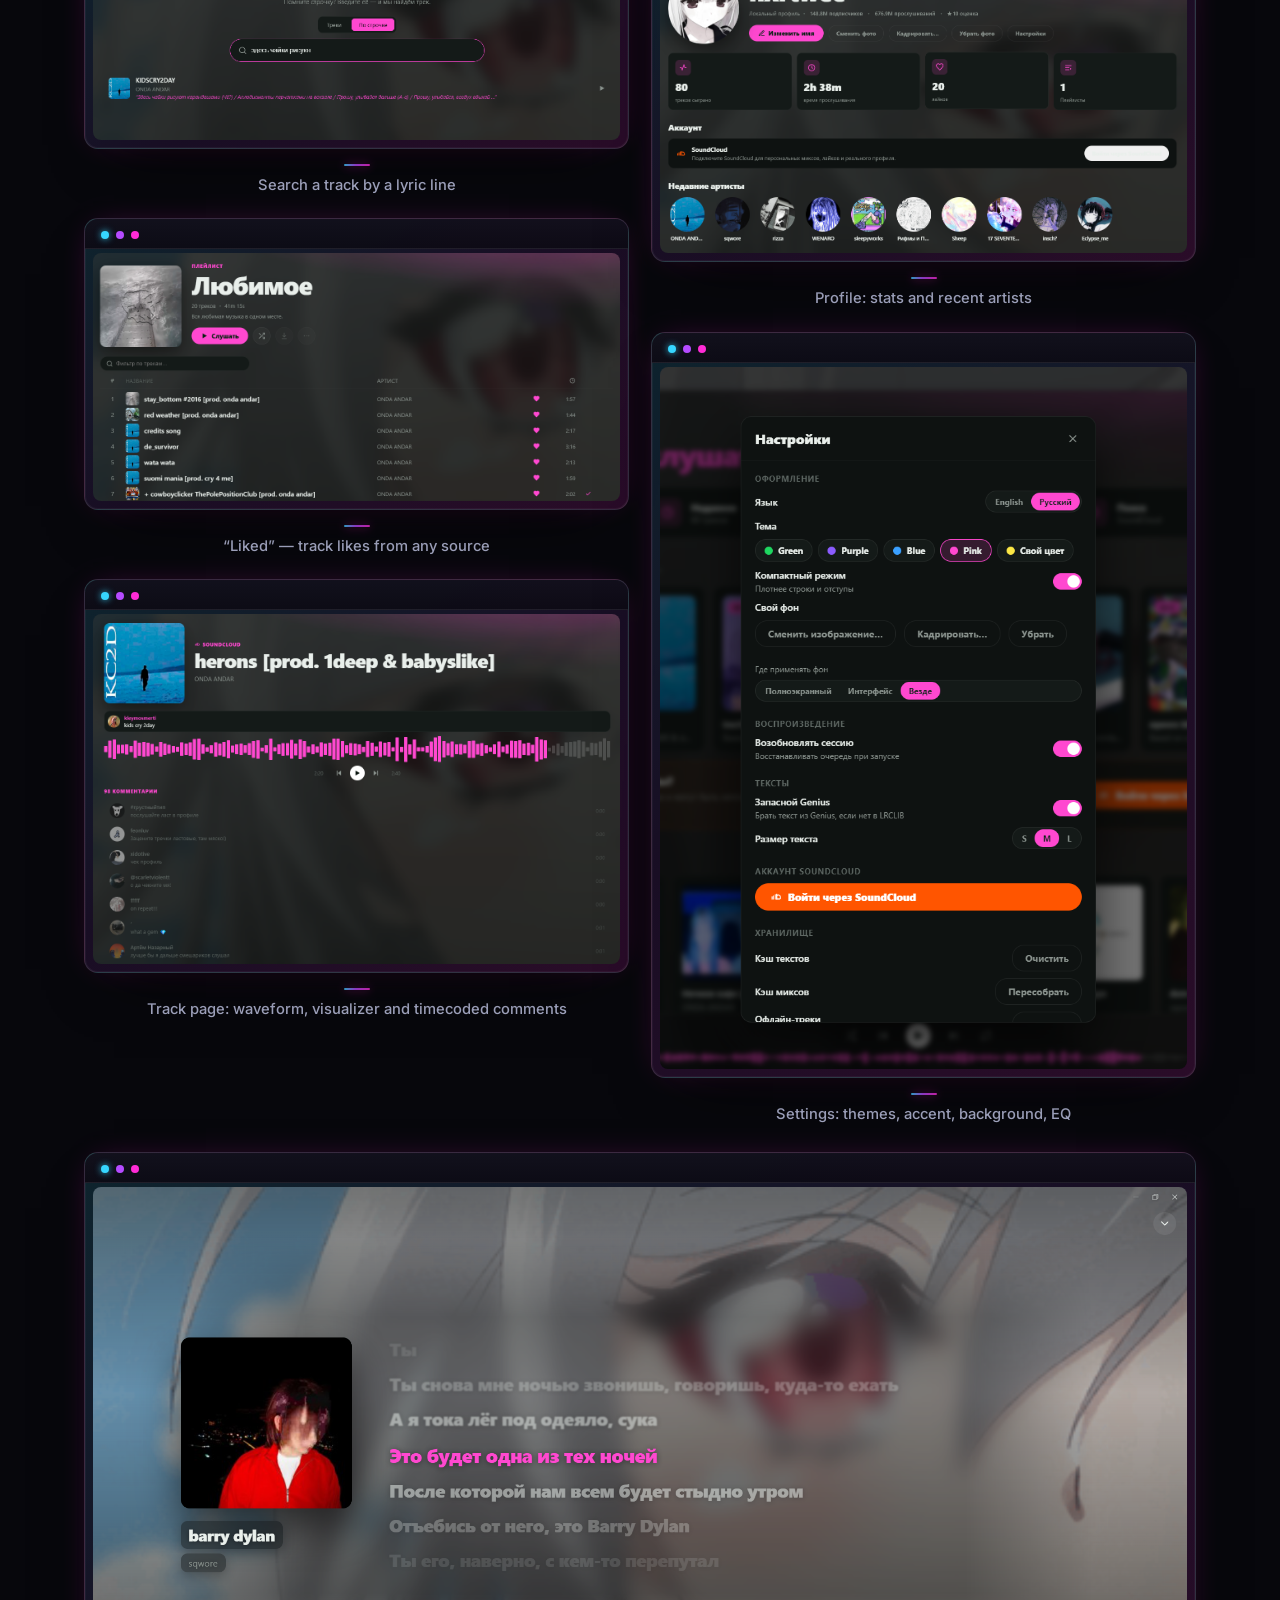
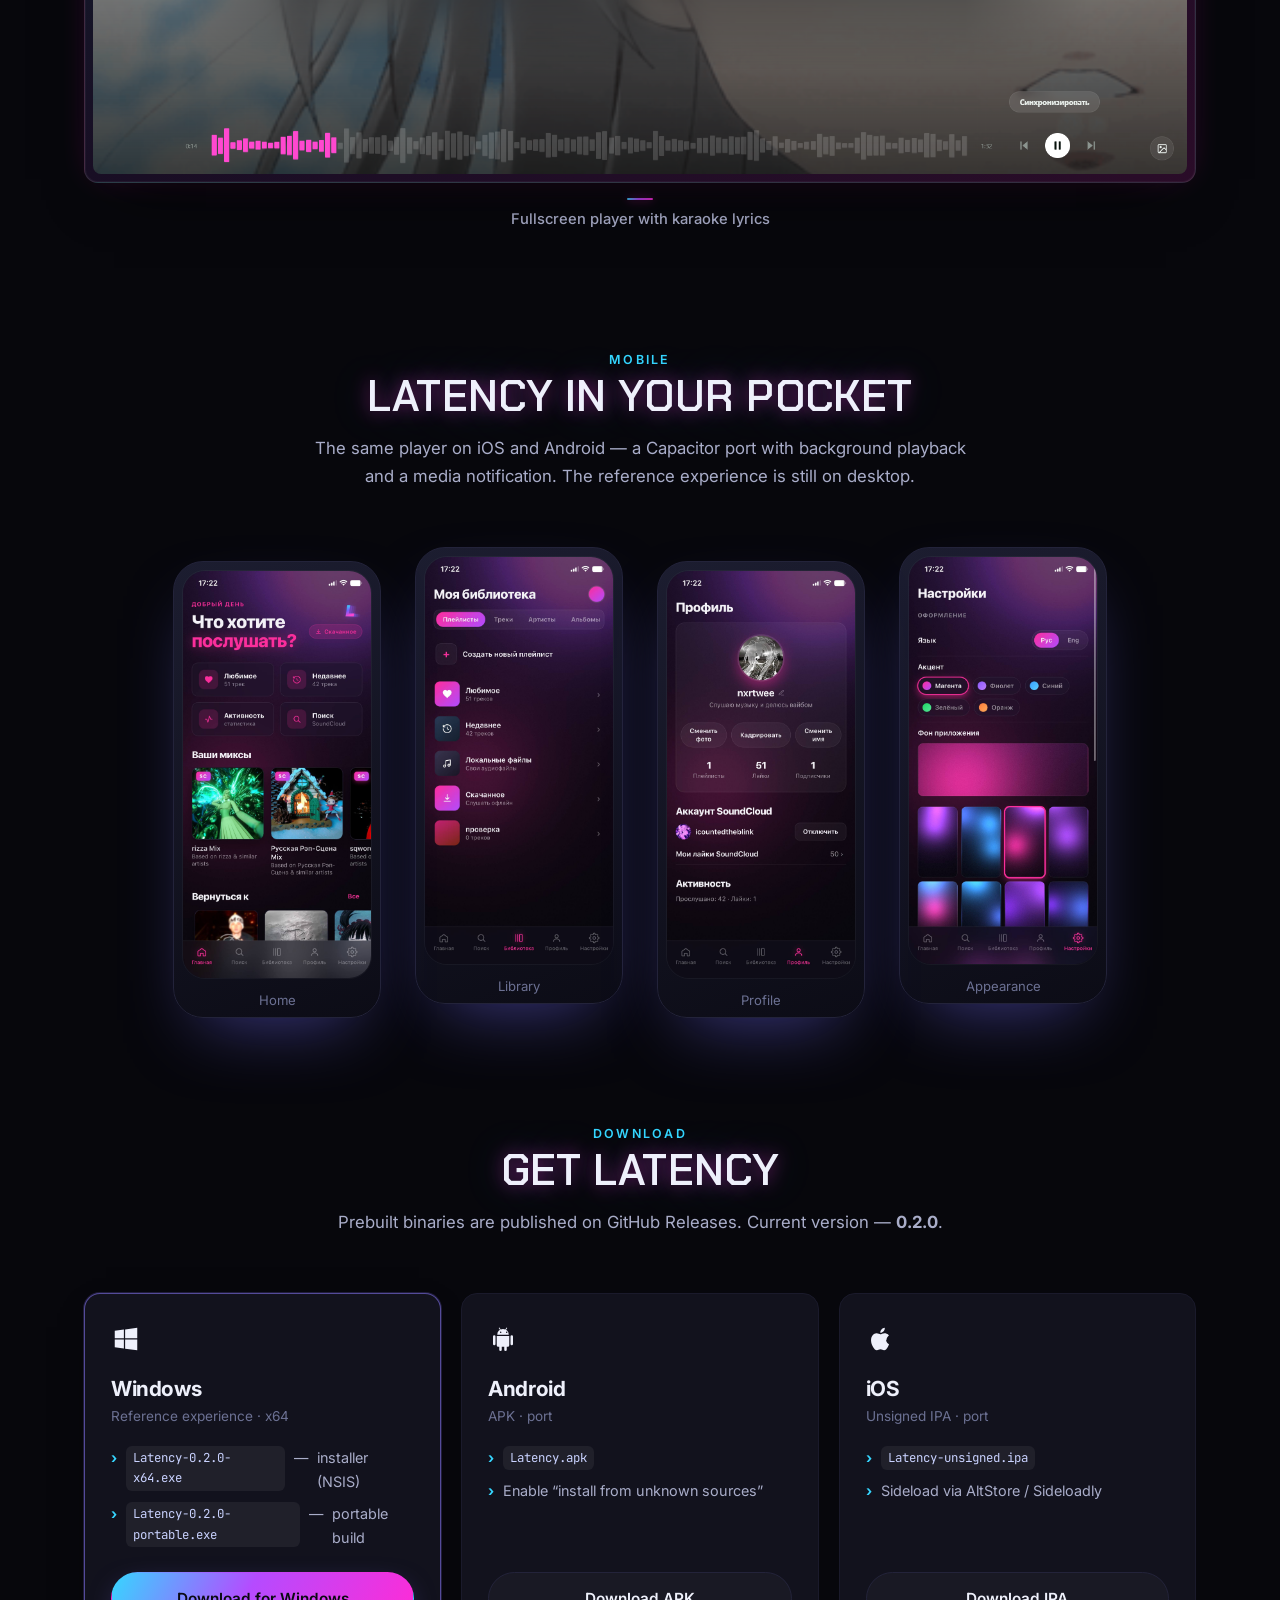
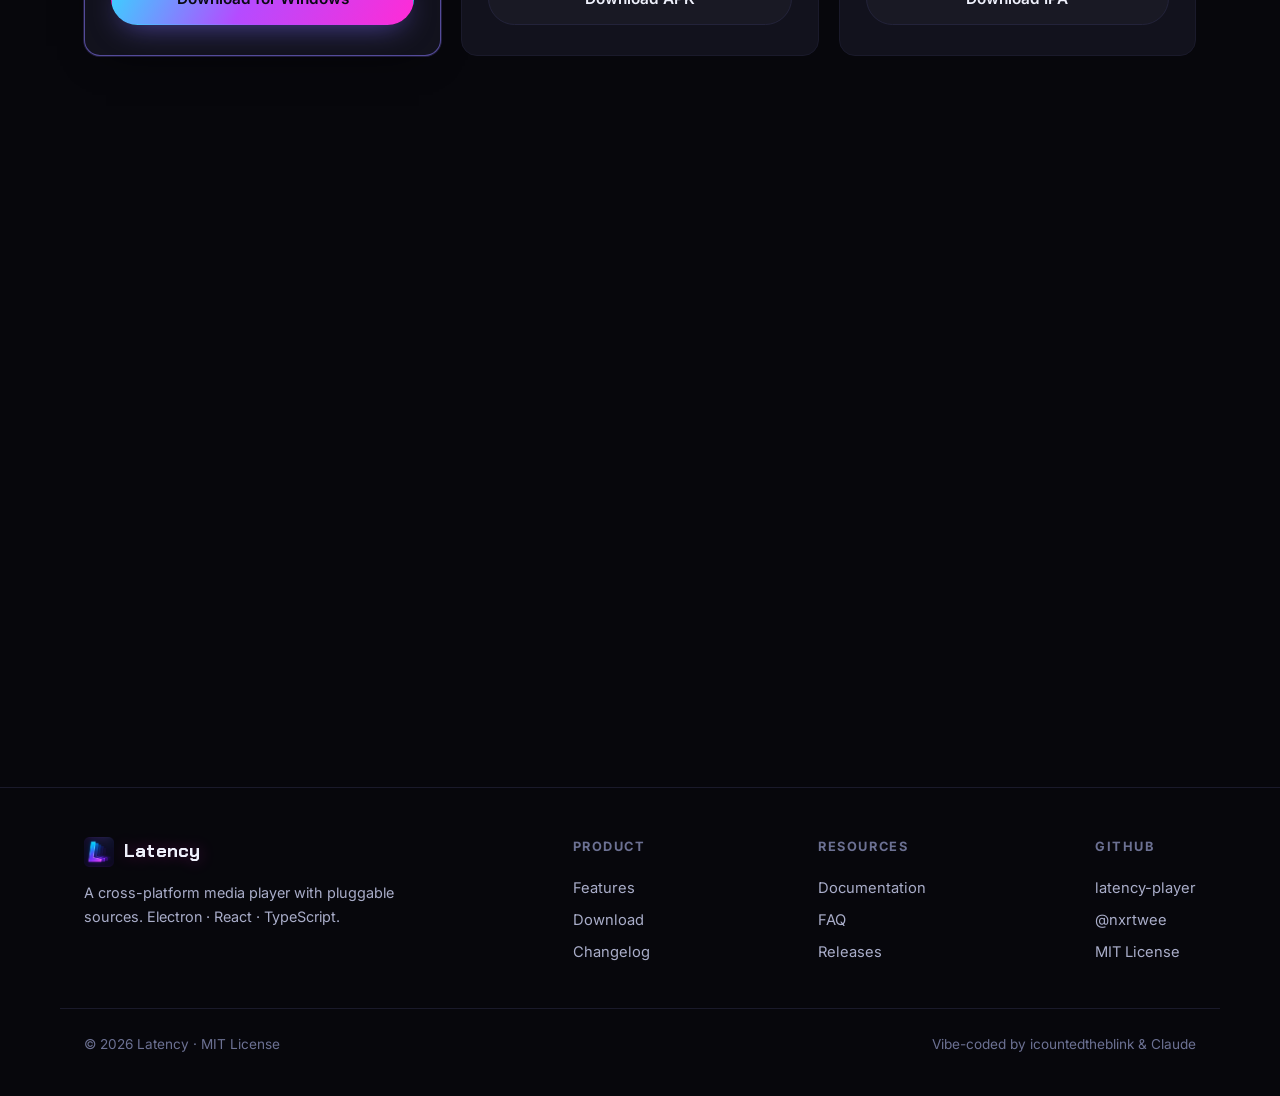
==== commit e7a3eb29: "Add SEO: sitemap, robots, canonical, JSON-LD and OG/Twitter meta" ====
--- a/index.html
+++ b/index.html
@@ -3,15 +3,45 @@
 <head>
   <meta charset="UTF-8">
   <meta name="viewport" content="width=device-width, initial-scale=1.0">
-  <title>Latency — кроссплатформенный медиаплеер</title>
-  <meta name="description" content="Latency — десктопный медиаплеер уровня Spotify: локальные файлы и SoundCloud, эквалайзер, караоке-тексты, автопилот и офлайн-кэш. Windows, Android, iOS.">
+  <title>Latency — кроссплатформенный медиаплеер для Windows, Android и iOS</title>
+  <meta name="description" content="Latency — медиаплеер уровня Spotify: локальные файлы и SoundCloud, эквалайзер, караоке-тексты, автопилот и офлайн-кэш. Бесплатный музыкальный плеер для Windows, Android, iOS.">
+  <meta name="keywords" content="Latency, медиаплеер, музыкальный плеер, music player, SoundCloud плеер, эквалайзер, караоке, Windows, Android, iOS">
   <meta name="theme-color" content="#07070c">
+  <link rel="canonical" href="https://latency-app.fun/">
 
   <!-- Open Graph -->
   <meta property="og:title" content="Latency — кроссплатформенный медиаплеер">
   <meta property="og:description" content="Локальные файлы и SoundCloud, эквалайзер, караоке, автопилот. Windows · Android · iOS.">
   <meta property="og:type" content="website">
-  <meta property="og:image" content="assets/img/icon.png">
+  <meta property="og:url" content="https://latency-app.fun/">
+  <meta property="og:image" content="https://latency-app.fun/assets/img/icon.png">
+  <meta property="og:site_name" content="Latency">
+
+  <!-- Twitter Card -->
+  <meta name="twitter:card" content="summary_large_image">
+  <meta name="twitter:title" content="Latency — кроссплатформенный медиаплеер">
+  <meta name="twitter:description" content="Локальные файлы и SoundCloud, эквалайзер, караоке, автопилот. Windows · Android · iOS.">
+  <meta name="twitter:image" content="https://latency-app.fun/assets/img/icon.png">
+
+  <!-- Structured data -->
+  <script type="application/ld+json">
+  {
+    "@context": "https://schema.org",
+    "@type": "SoftwareApplication",
+    "name": "Latency",
+    "alternateName": "Latency медиаплеер",
+    "applicationCategory": "MultimediaApplication",
+    "operatingSystem": "Windows, Android, iOS",
+    "description": "Кроссплатформенный медиаплеер: локальные файлы и SoundCloud, эквалайзер, караоке-тексты, автопилот и офлайн-кэш.",
+    "url": "https://latency-app.fun/",
+    "image": "https://latency-app.fun/assets/img/icon.png",
+    "offers": {
+      "@type": "Offer",
+      "price": "0",
+      "priceCurrency": "USD"
+    }
+  }
+  </script>
 
   <link rel="icon" type="image/png" href="assets/img/icon.png">
   <link rel="preconnect" href="https://fonts.googleapis.com">
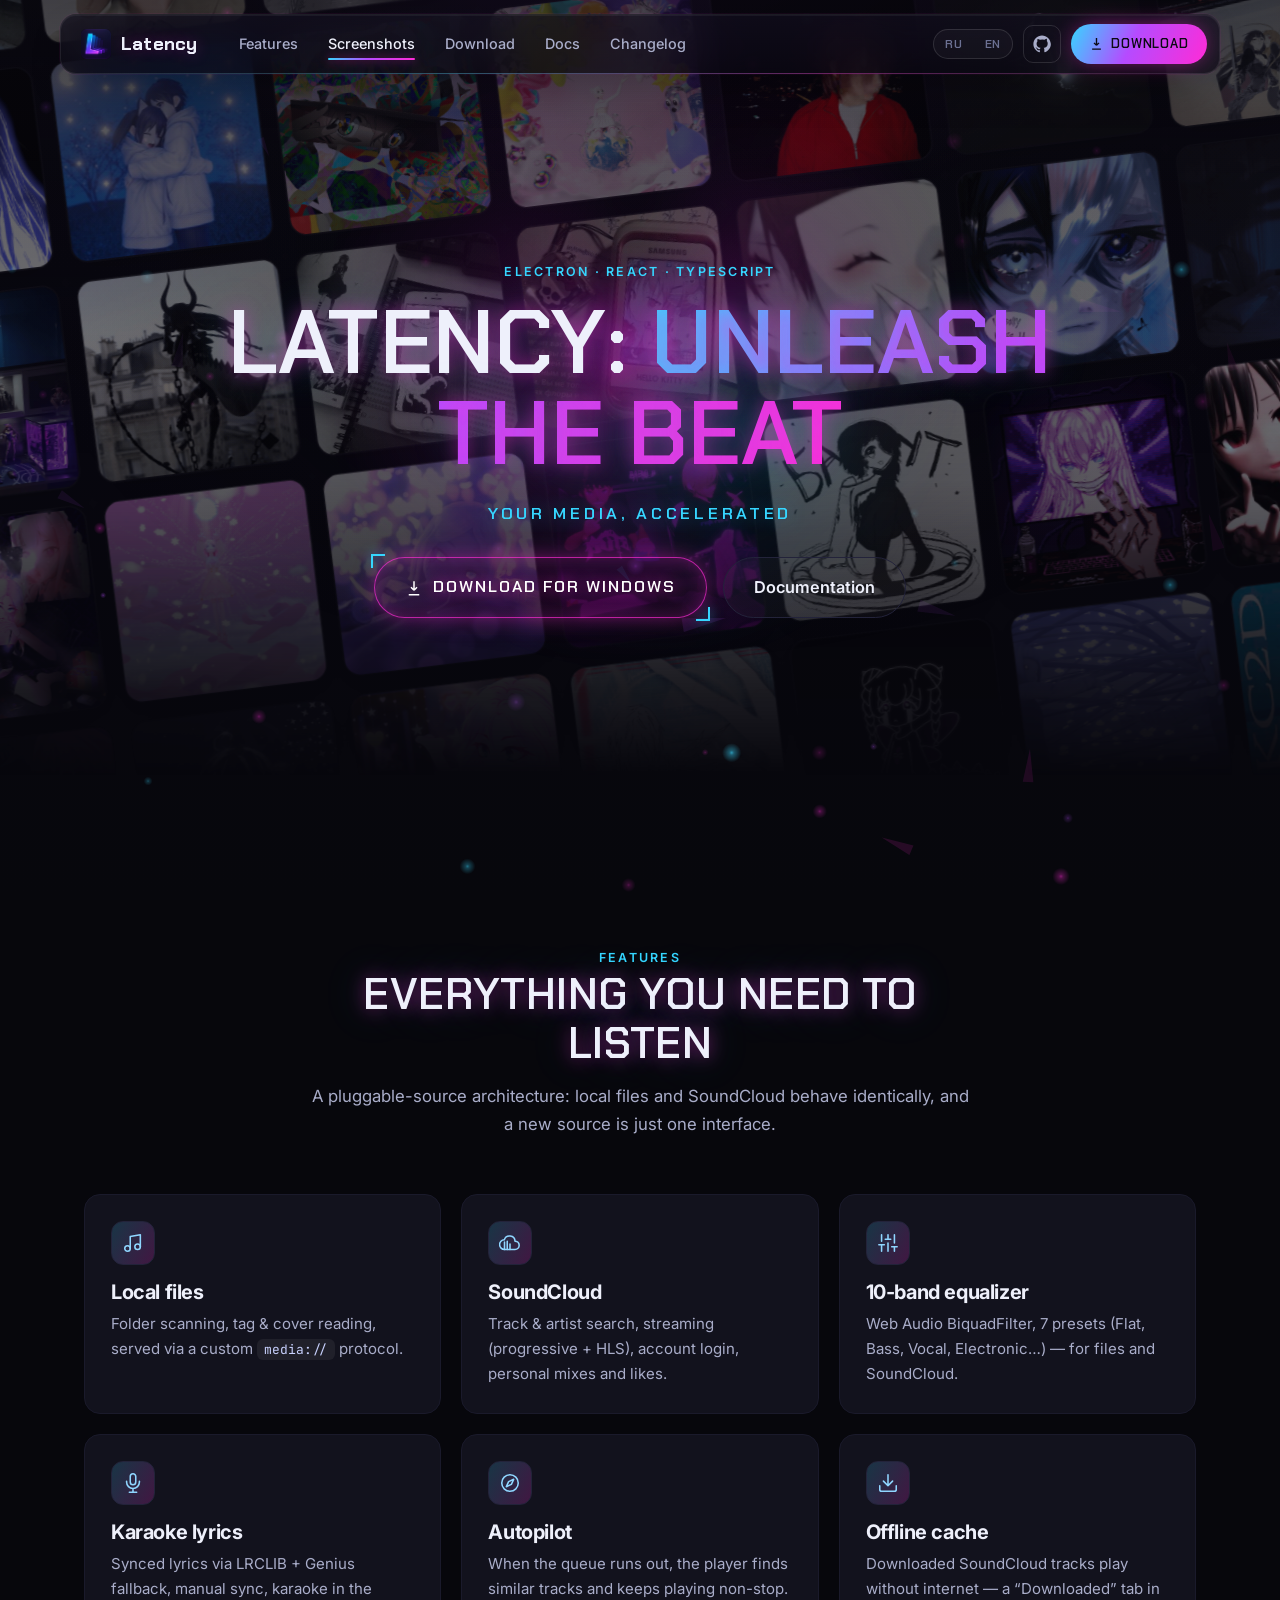
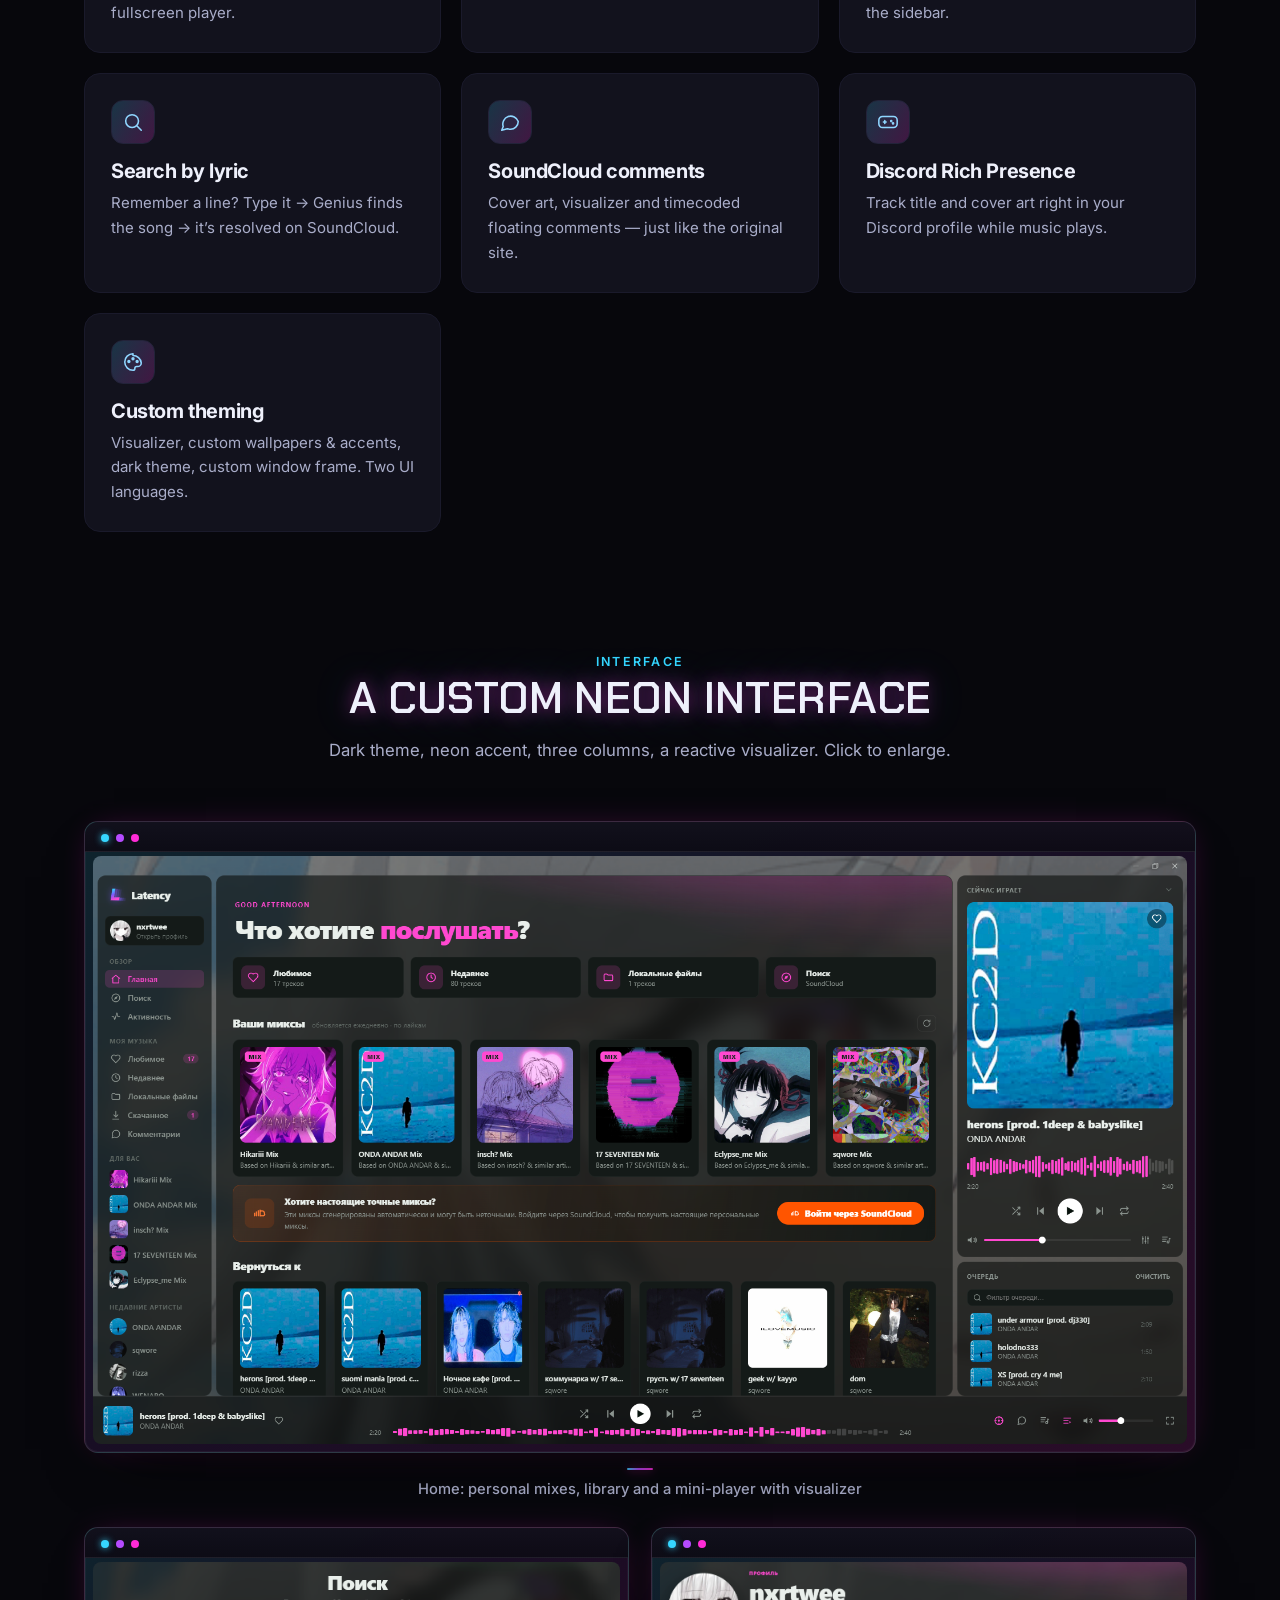
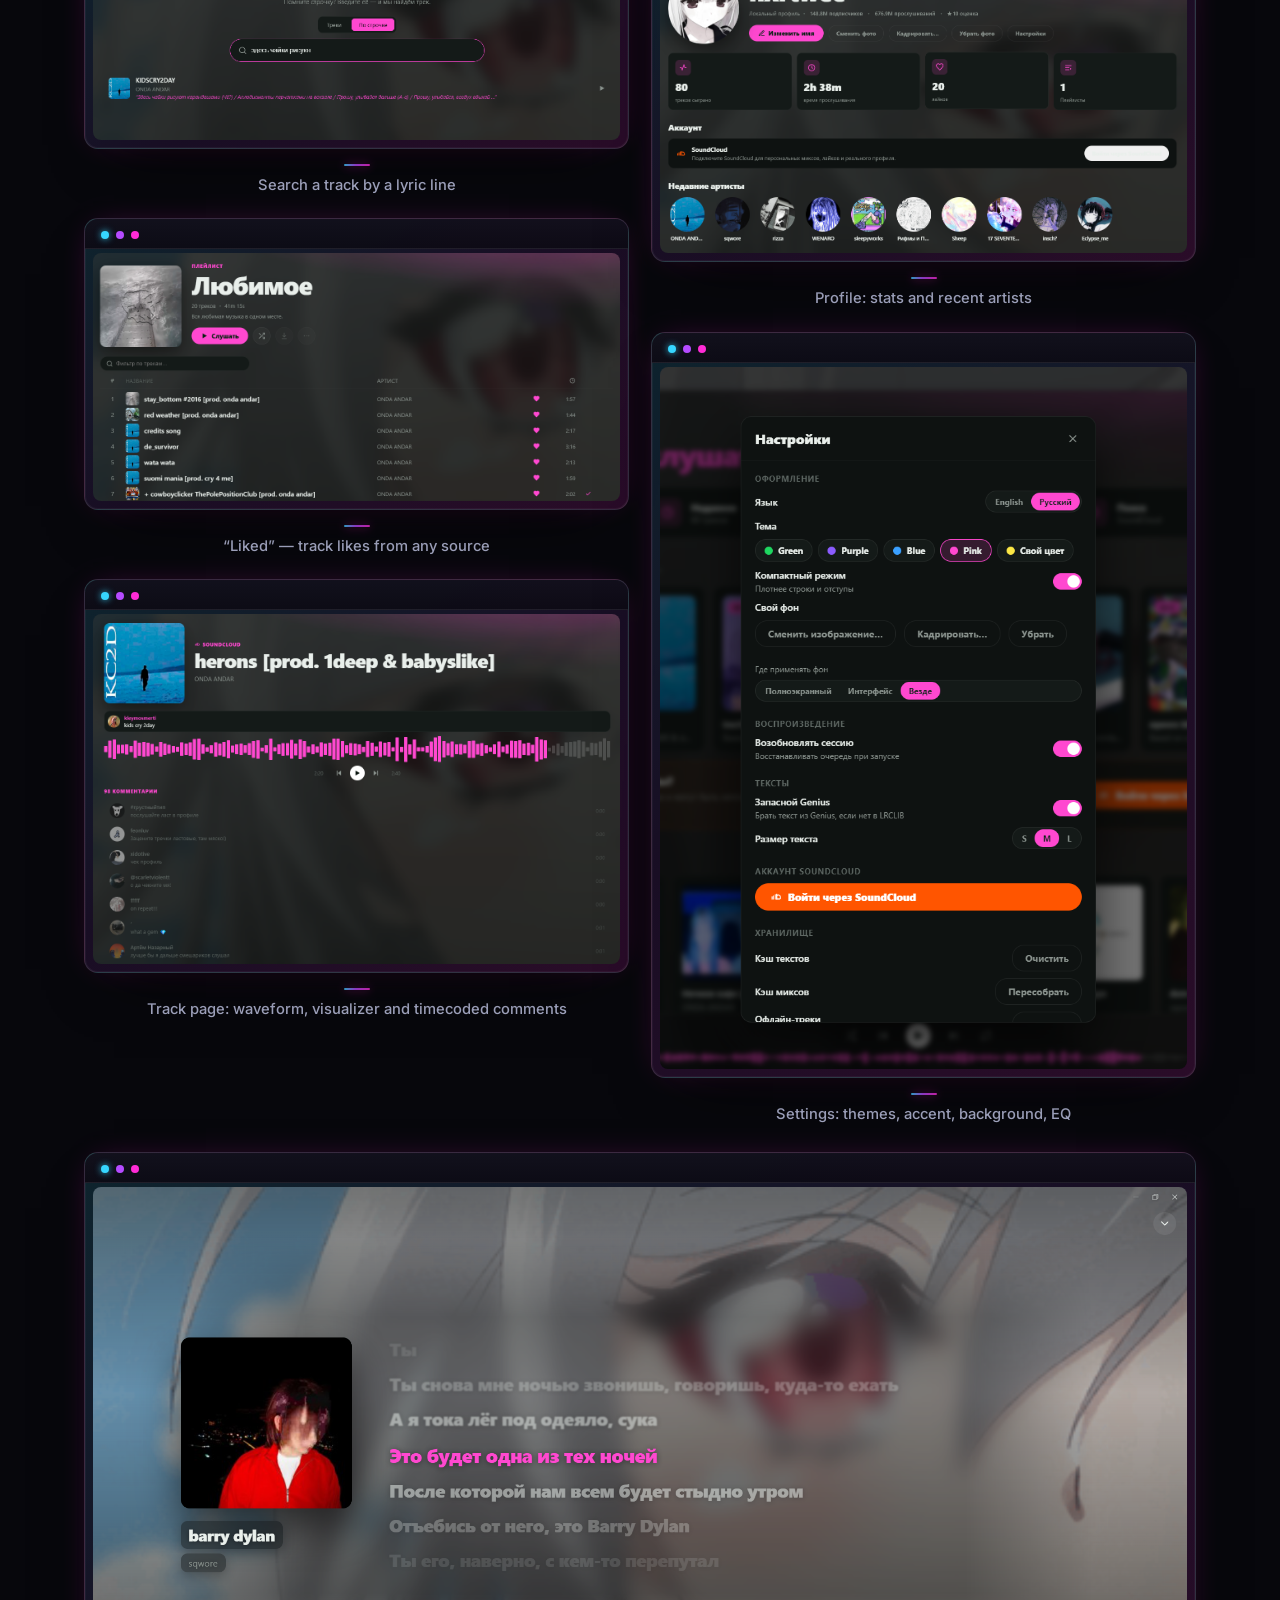
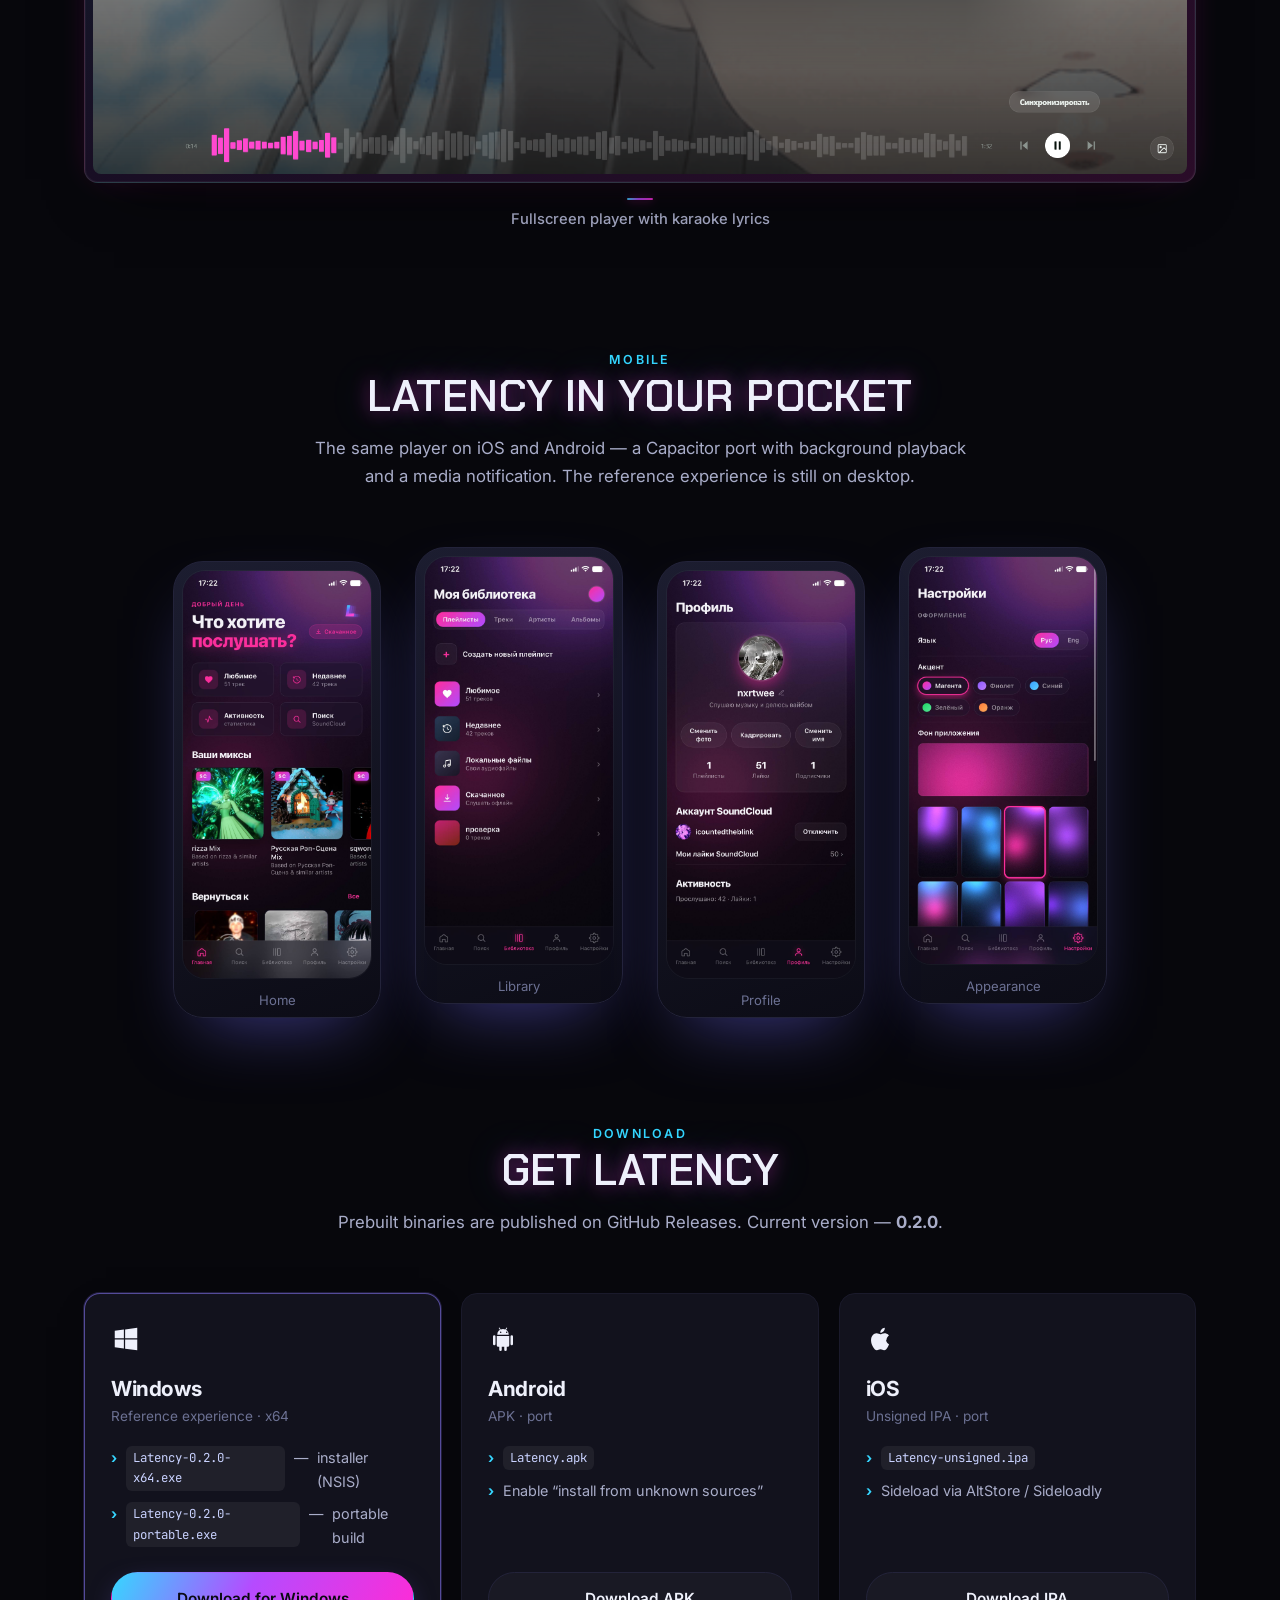
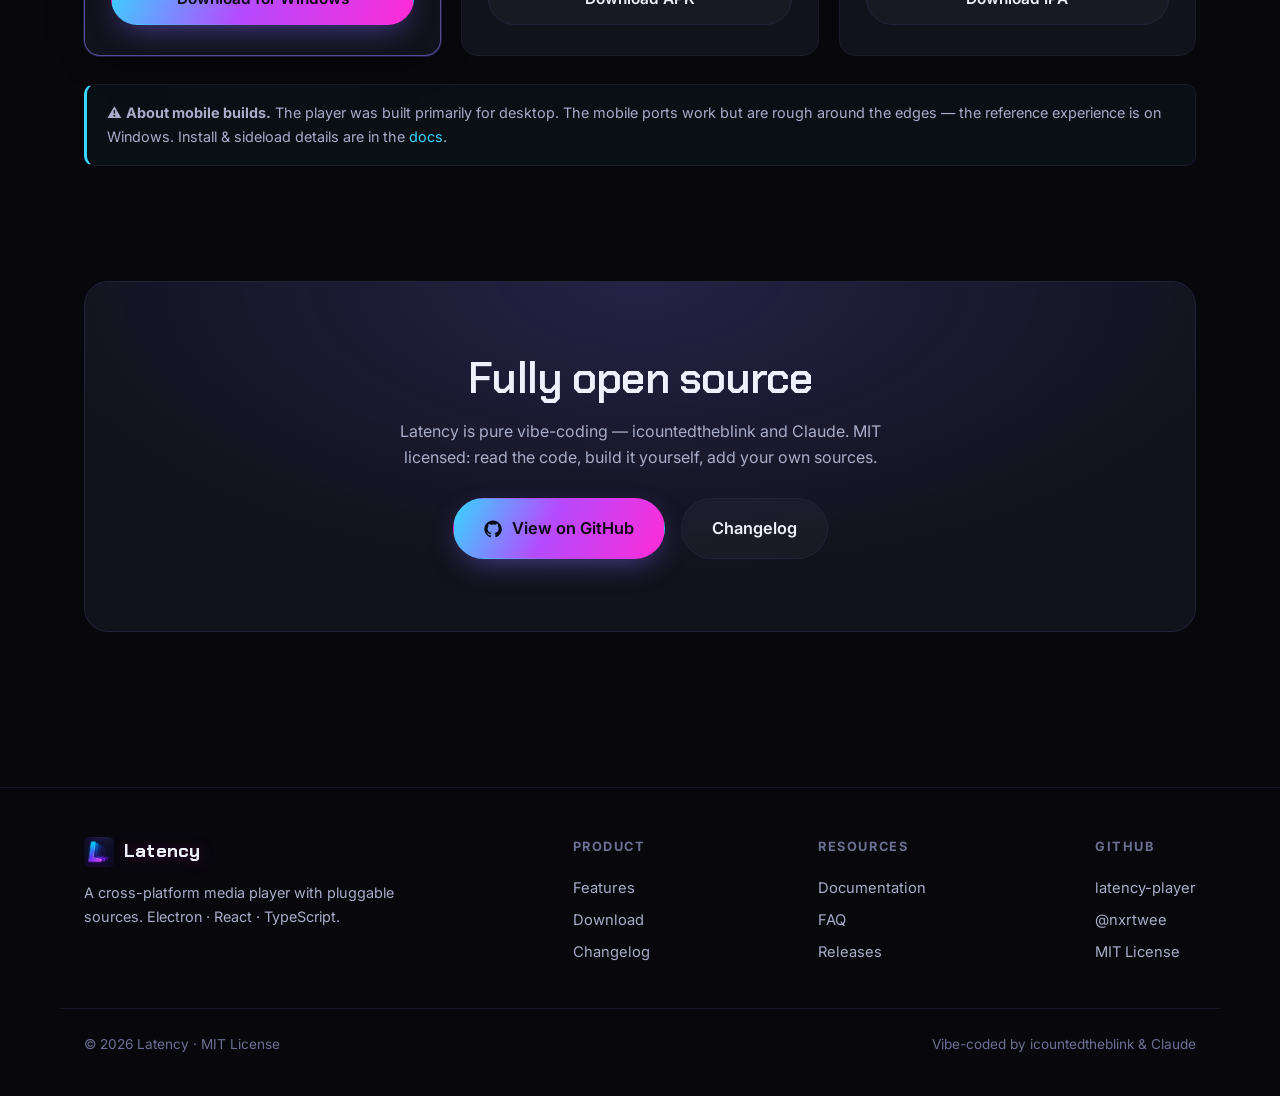
==== commit 012159d6: "Clean URLs (kill index.html + /docs,/changelog) and enrich SEO URLs / structure: - All in-page nav a" ====
--- a/index.html
+++ b/index.html
@@ -9,37 +9,78 @@
   <meta name="theme-color" content="#07070c">
   <link rel="canonical" href="https://latency-app.fun/">
 
+  <!-- Search-engine ownership verification — paste the codes from
+       Google Search Console / Yandex Webmaster here, then re-deploy. -->
+  <!-- <meta name="google-site-verification" content="PASTE_GOOGLE_CODE"> -->
+  <!-- <meta name="yandex-verification" content="PASTE_YANDEX_CODE"> -->
+
   <!-- Open Graph -->
   <meta property="og:title" content="Latency — кроссплатформенный медиаплеер">
   <meta property="og:description" content="Локальные файлы и SoundCloud, эквалайзер, караоке, автопилот. Windows · Android · iOS.">
   <meta property="og:type" content="website">
   <meta property="og:url" content="https://latency-app.fun/">
-  <meta property="og:image" content="https://latency-app.fun/assets/img/icon.png">
+  <meta property="og:image" content="https://latency-app.fun/assets/img/og.png">
+  <meta property="og:image:width" content="1200">
+  <meta property="og:image:height" content="630">
+  <meta property="og:image:alt" content="Latency — медиаплеер: раскачай звук">
   <meta property="og:site_name" content="Latency">
+  <meta property="og:locale" content="ru_RU">
 
   <!-- Twitter Card -->
   <meta name="twitter:card" content="summary_large_image">
   <meta name="twitter:title" content="Latency — кроссплатформенный медиаплеер">
   <meta name="twitter:description" content="Локальные файлы и SoundCloud, эквалайзер, караоке, автопилот. Windows · Android · iOS.">
-  <meta name="twitter:image" content="https://latency-app.fun/assets/img/icon.png">
+  <meta name="twitter:image" content="https://latency-app.fun/assets/img/og.png">
 
   <!-- Structured data -->
   <script type="application/ld+json">
   {
     "@context": "https://schema.org",
-    "@type": "SoftwareApplication",
-    "name": "Latency",
-    "alternateName": "Latency медиаплеер",
-    "applicationCategory": "MultimediaApplication",
-    "operatingSystem": "Windows, Android, iOS",
-    "description": "Кроссплатформенный медиаплеер: локальные файлы и SoundCloud, эквалайзер, караоке-тексты, автопилот и офлайн-кэш.",
-    "url": "https://latency-app.fun/",
-    "image": "https://latency-app.fun/assets/img/icon.png",
-    "offers": {
-      "@type": "Offer",
-      "price": "0",
-      "priceCurrency": "USD"
-    }
+    "@graph": [
+      {
+        "@type": "SoftwareApplication",
+        "@id": "https://latency-app.fun/#app",
+        "name": "Latency",
+        "alternateName": ["Latency медиаплеер", "Latency плеер", "Latency music player"],
+        "applicationCategory": "MultimediaApplication",
+        "operatingSystem": "Windows, Android, iOS",
+        "description": "Кроссплатформенный медиаплеер: локальные файлы и SoundCloud, эквалайзер, караоке-тексты, автопилот и офлайн-кэш.",
+        "url": "https://latency-app.fun/",
+        "image": "https://latency-app.fun/assets/img/og.png",
+        "screenshot": [
+          "https://latency-app.fun/assets/img/shots/home.png",
+          "https://latency-app.fun/assets/img/shots/karaoke.png",
+          "https://latency-app.fun/assets/img/shots/track.png"
+        ],
+        "downloadUrl": "https://github.com/nxrtwee/latency-player/releases/latest",
+        "softwareVersion": "latest",
+        "author": { "@id": "https://latency-app.fun/#author" },
+        "sameAs": [
+          "https://github.com/nxrtwee/latency-player",
+          "https://github.com/nxrtwee/latency-player/releases"
+        ],
+        "offers": {
+          "@type": "Offer",
+          "price": "0",
+          "priceCurrency": "USD"
+        }
+      },
+      {
+        "@type": "WebSite",
+        "@id": "https://latency-app.fun/#website",
+        "name": "Latency",
+        "url": "https://latency-app.fun/",
+        "inLanguage": "ru",
+        "about": { "@id": "https://latency-app.fun/#app" }
+      },
+      {
+        "@type": "Person",
+        "@id": "https://latency-app.fun/#author",
+        "name": "nxrtwee",
+        "url": "https://github.com/nxrtwee",
+        "sameAs": ["https://github.com/nxrtwee"]
+      }
+    ]
   }
   </script>
 
@@ -56,7 +97,7 @@
   <!-- ============ NAV ============ -->
   <header class="nav">
     <div class="container">
-      <a href="index.html" class="brand">
+      <a href="/" class="brand">
         <img src="assets/img/icon.png" alt="Latency">
         <span>Latency</span>
       </a>
@@ -73,11 +114,11 @@
           <svg class="nav-ico" viewBox="0 0 24 24" stroke-linecap="round" stroke-linejoin="round"><path d="M12 3v12m0 0l-4-4m4 4l4-4M5 21h14"/></svg>
           <span class="nav-txt"><span data-lang-ru>Загрузки</span><span data-lang-en>Download</span></span>
         </a>
-        <a href="docs.html" aria-label="Документация">
+        <a href="/docs/" aria-label="Документация">
           <svg class="nav-ico" viewBox="0 0 24 24" stroke-linecap="round" stroke-linejoin="round"><path d="M4 19.5A2.5 2.5 0 0 1 6.5 17H20"/><path d="M6.5 2H20v20H6.5A2.5 2.5 0 0 1 4 19.5v-15A2.5 2.5 0 0 1 6.5 2z"/></svg>
           <span class="nav-txt"><span data-lang-ru>Документация</span><span data-lang-en>Docs</span></span>
         </a>
-        <a href="changelog.html" aria-label="Обновления">
+        <a href="/changelog/" aria-label="Обновления">
           <svg class="nav-ico" viewBox="0 0 24 24" stroke-linecap="round" stroke-linejoin="round"><circle cx="12" cy="12" r="9"/><path d="M12 7v5l3 2"/></svg>
           <span class="nav-txt"><span data-lang-ru>Обновления</span><span data-lang-en>Changelog</span></span>
         </a>
@@ -127,7 +168,7 @@
           <svg viewBox="0 0 24 24" fill="none" stroke="currentColor" stroke-width="2"><path d="M12 3v12m0 0l-4-4m4 4l4-4M5 21h14"/></svg>
           <span data-hero-label><span data-lang-ru>Скачать</span><span data-lang-en>Download</span></span>
         </a>
-        <a class="btn btn-ghost btn-lg" href="docs.html">
+        <a class="btn btn-ghost btn-lg" href="/docs/">
           <span data-lang-ru>Документация</span><span data-lang-en>Documentation</span>
         </a>
       </div>
@@ -358,8 +399,8 @@
       </div>
 
       <div class="dl-note reveal">
-        <span data-lang-ru>⚠️ <strong>О мобильных версиях.</strong> Плеер разрабатывался исключительно для десктопа. Мобильные порты рабочие, но местами сырые — эталонный опыт на Windows. Подробности установки и сайдлоада — в <a href="docs.html#install" style="color:var(--cyan)">документации</a>.</span>
-        <span data-lang-en>⚠️ <strong>About mobile builds.</strong> The player was built primarily for desktop. The mobile ports work but are rough around the edges — the reference experience is on Windows. Install &amp; sideload details are in the <a href="docs.html#install" style="color:var(--cyan)">docs</a>.</span>
+        <span data-lang-ru>⚠️ <strong>О мобильных версиях.</strong> Плеер разрабатывался исключительно для десктопа. Мобильные порты рабочие, но местами сырые — эталонный опыт на Windows. Подробности установки и сайдлоада — в <a href="/docs/#install" style="color:var(--cyan)">документации</a>.</span>
+        <span data-lang-en>⚠️ <strong>About mobile builds.</strong> The player was built primarily for desktop. The mobile ports work but are rough around the edges — the reference experience is on Windows. Install &amp; sideload details are in the <a href="/docs/#install" style="color:var(--cyan)">docs</a>.</span>
       </div>
     </div>
   </section>
@@ -375,7 +416,7 @@
             <svg viewBox="0 0 24 24" fill="currentColor"><path d="M12 .5C5.7.5.5 5.7.5 12c0 5.1 3.3 9.4 7.9 10.9.6.1.8-.3.8-.6v-2c-3.2.7-3.9-1.4-3.9-1.4-.5-1.3-1.3-1.7-1.3-1.7-1.1-.7.1-.7.1-.7 1.2.1 1.8 1.2 1.8 1.2 1 1.8 2.8 1.3 3.5 1 .1-.8.4-1.3.7-1.6-2.6-.3-5.3-1.3-5.3-5.7 0-1.3.5-2.3 1.2-3.1-.1-.3-.5-1.5.1-3.1 0 0 1-.3 3.3 1.2a11.5 11.5 0 0 1 6 0C17.3 4.7 18.3 5 18.3 5c.6 1.6.2 2.8.1 3.1.8.8 1.2 1.8 1.2 3.1 0 4.4-2.7 5.4-5.3 5.7.4.4.8 1.1.8 2.2v3.3c0 .3.2.7.8.6 4.6-1.5 7.9-5.8 7.9-10.9C23.5 5.7 18.3.5 12 .5z"/></svg>
             <span data-lang-ru>Открыть на GitHub</span><span data-lang-en>View on GitHub</span>
           </a>
-          <a class="btn btn-ghost btn-lg" href="changelog.html"><span data-lang-ru>История версий</span><span data-lang-en>Changelog</span></a>
+          <a class="btn btn-ghost btn-lg" href="/changelog/"><span data-lang-ru>История версий</span><span data-lang-en>Changelog</span></a>
         </div>
       </div>
     </div>
@@ -392,12 +433,12 @@
         <h5 data-lang-ru>Продукт</h5><h5 data-lang-en style="display:none;">Product</h5>
         <a href="#features"><span data-lang-ru>Возможности</span><span data-lang-en>Features</span></a>
         <a href="#download"><span data-lang-ru>Загрузки</span><span data-lang-en>Download</span></a>
-        <a href="changelog.html"><span data-lang-ru>Обновления</span><span data-lang-en>Changelog</span></a>
+        <a href="/changelog/"><span data-lang-ru>Обновления</span><span data-lang-en>Changelog</span></a>
       </div>
       <div class="footer-col">
         <h5 data-lang-ru>Ресурсы</h5><h5 data-lang-en style="display:none;">Resources</h5>
-        <a href="docs.html"><span data-lang-ru>Документация</span><span data-lang-en>Documentation</span></a>
-        <a href="docs.html#faq">FAQ</a>
+        <a href="/docs/"><span data-lang-ru>Документация</span><span data-lang-en>Documentation</span></a>
+        <a href="/docs/#faq">FAQ</a>
         <a href="https://github.com/nxrtwee/latency-player/releases/latest" target="_blank" rel="noopener">Releases</a>
       </div>
       <div class="footer-col">
--- a/assets/css/styles.css
+++ b/assets/css/styles.css
@@ -396,8 +396,11 @@
 .hero-vortex {
   position: absolute;
   z-index: -1;
-  top: 50%; left: 50%;
-  width: min(1500px, 150vw);
+  /* sit behind the headline (raised above centre) and stay compact so the
+     glow's soft edge never reaches the empty lower zone where it read as a
+     seam — the colour pool lives inside the busy cover/text area. */
+  top: 42%; left: 50%;
+  width: min(760px, 82vw);
   aspect-ratio: 1;
   translate: -50% -50%;
   pointer-events: none;
@@ -409,9 +412,11 @@
       rgba(181,75,255,.22) 210deg,
       rgba(255,43,214,.16) 300deg,
       rgba(255,43,214,.00) 360deg);
-  -webkit-mask-image: radial-gradient(closest-side, #000 12%, rgba(0,0,0,.6) 42%, transparent 72%);
-  mask-image: radial-gradient(closest-side, #000 12%, rgba(0,0,0,.6) 42%, transparent 72%);
-  filter: blur(14px) saturate(135%);
+  /* long, gentle alpha tail (slope eases to zero) + heavy blur so the glow
+     has no perceptible disk edge — that lower arc was the real hero seam. */
+  -webkit-mask-image: radial-gradient(closest-side, #000 0%, rgba(0,0,0,.68) 34%, rgba(0,0,0,.26) 58%, transparent 86%);
+  mask-image: radial-gradient(closest-side, #000 0%, rgba(0,0,0,.68) 34%, rgba(0,0,0,.26) 58%, transparent 86%);
+  filter: blur(28px) saturate(135%);
   will-change: transform;
   animation: spin 48s linear infinite;
 }
@@ -439,8 +444,17 @@
   z-index: -4;
   overflow: hidden;
   pointer-events: none;
-  -webkit-mask-image: linear-gradient(to bottom, #000 0%, #000 46%, rgba(0,0,0,0) 90%);
-  mask-image: linear-gradient(to bottom, #000 0%, #000 46%, rgba(0,0,0,0) 90%);
+  /* eased multi-stop fade: the alpha slope approaches zero gradually so the
+     covers dissolve with no perceptible end-point line (the old single 90%
+     stop made a soft but visible seam). */
+  -webkit-mask-image: linear-gradient(to bottom,
+    #000 0%, #000 40%,
+    rgba(0,0,0,.78) 58%, rgba(0,0,0,.42) 72%, rgba(0,0,0,.16) 84%,
+    rgba(0,0,0,0) 94%);
+  mask-image: linear-gradient(to bottom,
+    #000 0%, #000 40%,
+    rgba(0,0,0,.78) 58%, rgba(0,0,0,.42) 72%, rgba(0,0,0,.16) 84%,
+    rgba(0,0,0,0) 94%);
 }
 .cover-wall {
   position: absolute;
@@ -487,9 +501,13 @@
   pointer-events: none;
   /* darken under the nav + behind the text, then fade to fully transparent
      toward the bottom — no opaque band, so the page (particles) shows
-     through continuously and the hero/section boundary is invisible */
+     through continuously and the hero/section boundary is invisible.
+     Both gradients are MONOTONIC (no mid-stop darker than its ends), so
+     no elliptical ring/seam can form where the covers fade out. */
   background:
-    radial-gradient(72% 52% at 50% 42%, rgba(7,7,12,0), rgba(7,7,12,.34) 70%, transparent 100%),
+    radial-gradient(58% 46% at 50% 44%,
+      rgba(7,7,12,.42),
+      rgba(7,7,12,0) 78%),
     linear-gradient(to bottom,
       rgba(7,7,12,.5) 0%,
       rgba(7,7,12,.22) 22%,
@@ -972,8 +990,8 @@
   .win::after { top: 11px; }
   .section { padding: clamp(48px, 12vw, 80px) 0; }
   .footer-bottom { flex-direction: column; gap: 6px; }
-  /* tighten the capsule: logo-only brand, drop the download label */
-  .brand span { display: none; }
+  /* keep the wordmark visible (icon alone read as empty); just trim it down */
+  .brand span { font-size: 1.04rem; }
   .nav-dl { padding: 9px 13px; }
   .nav-dl span { display: none; }
 }
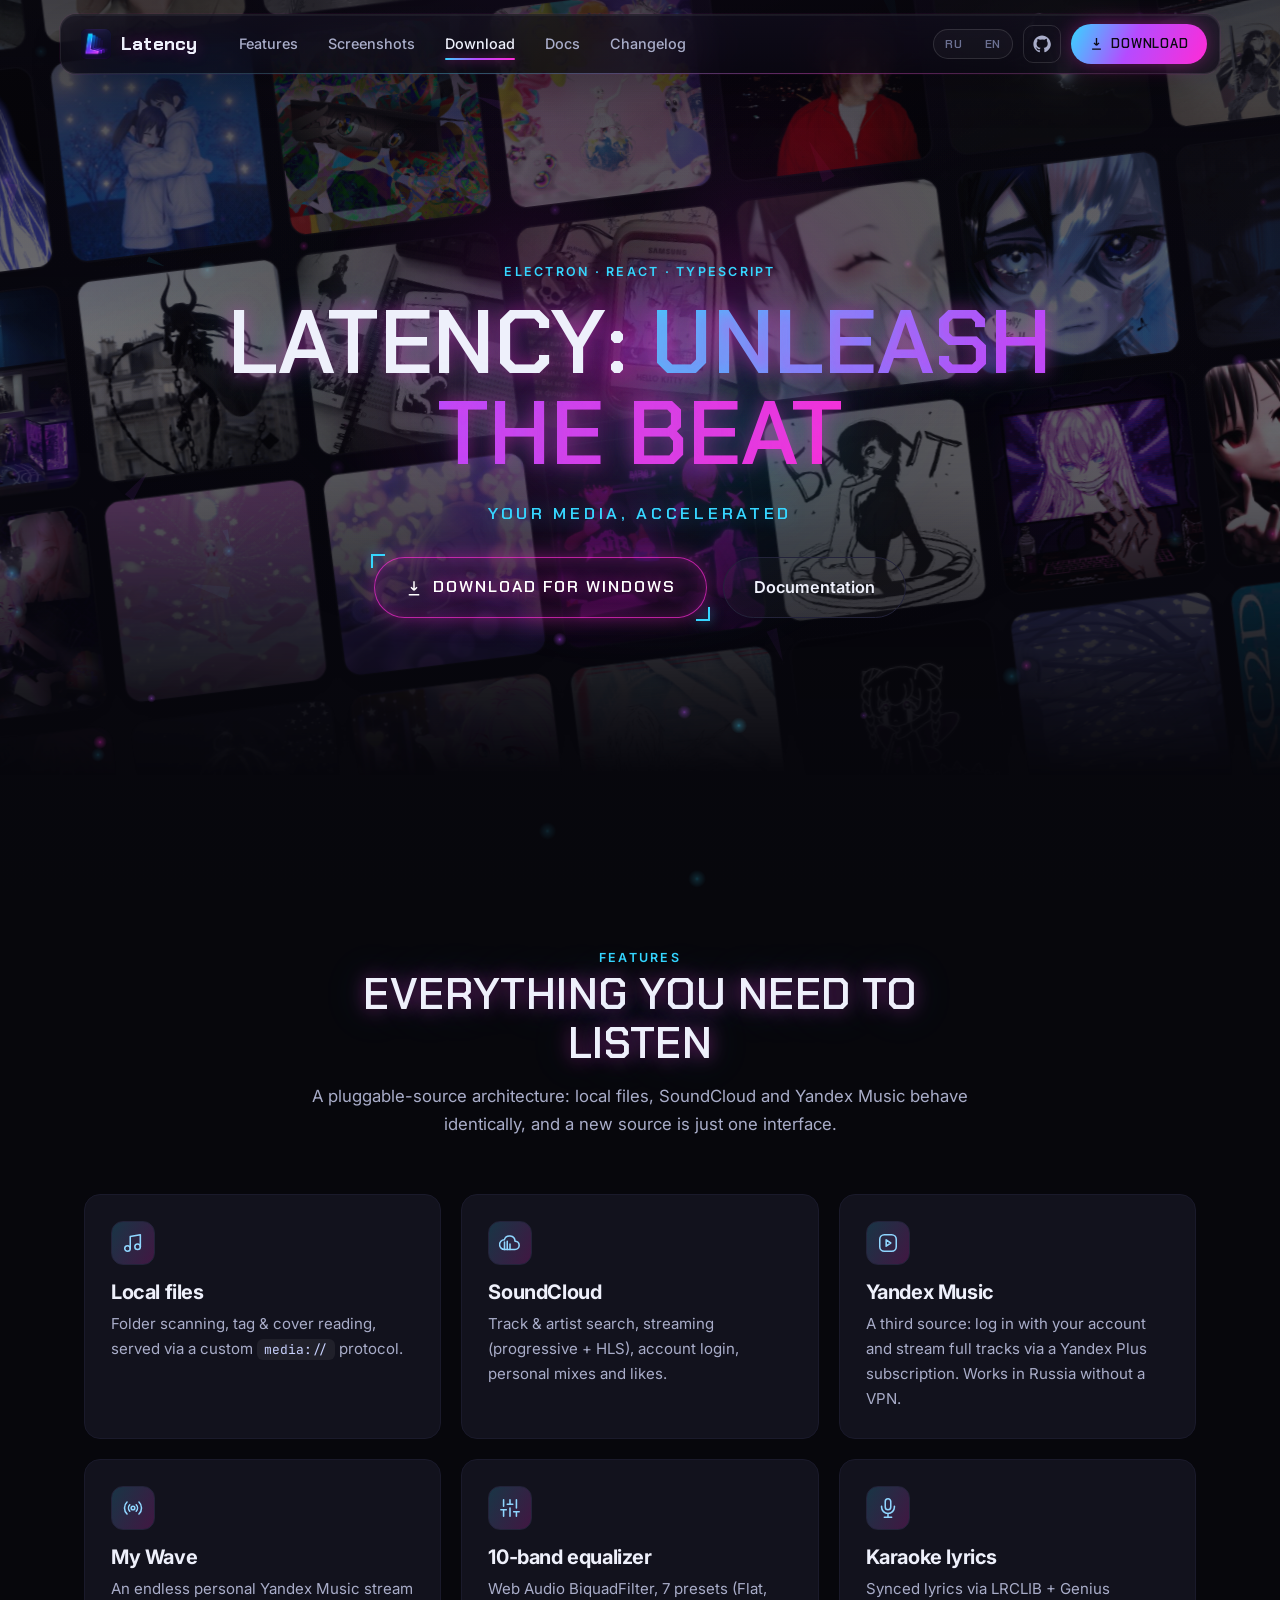
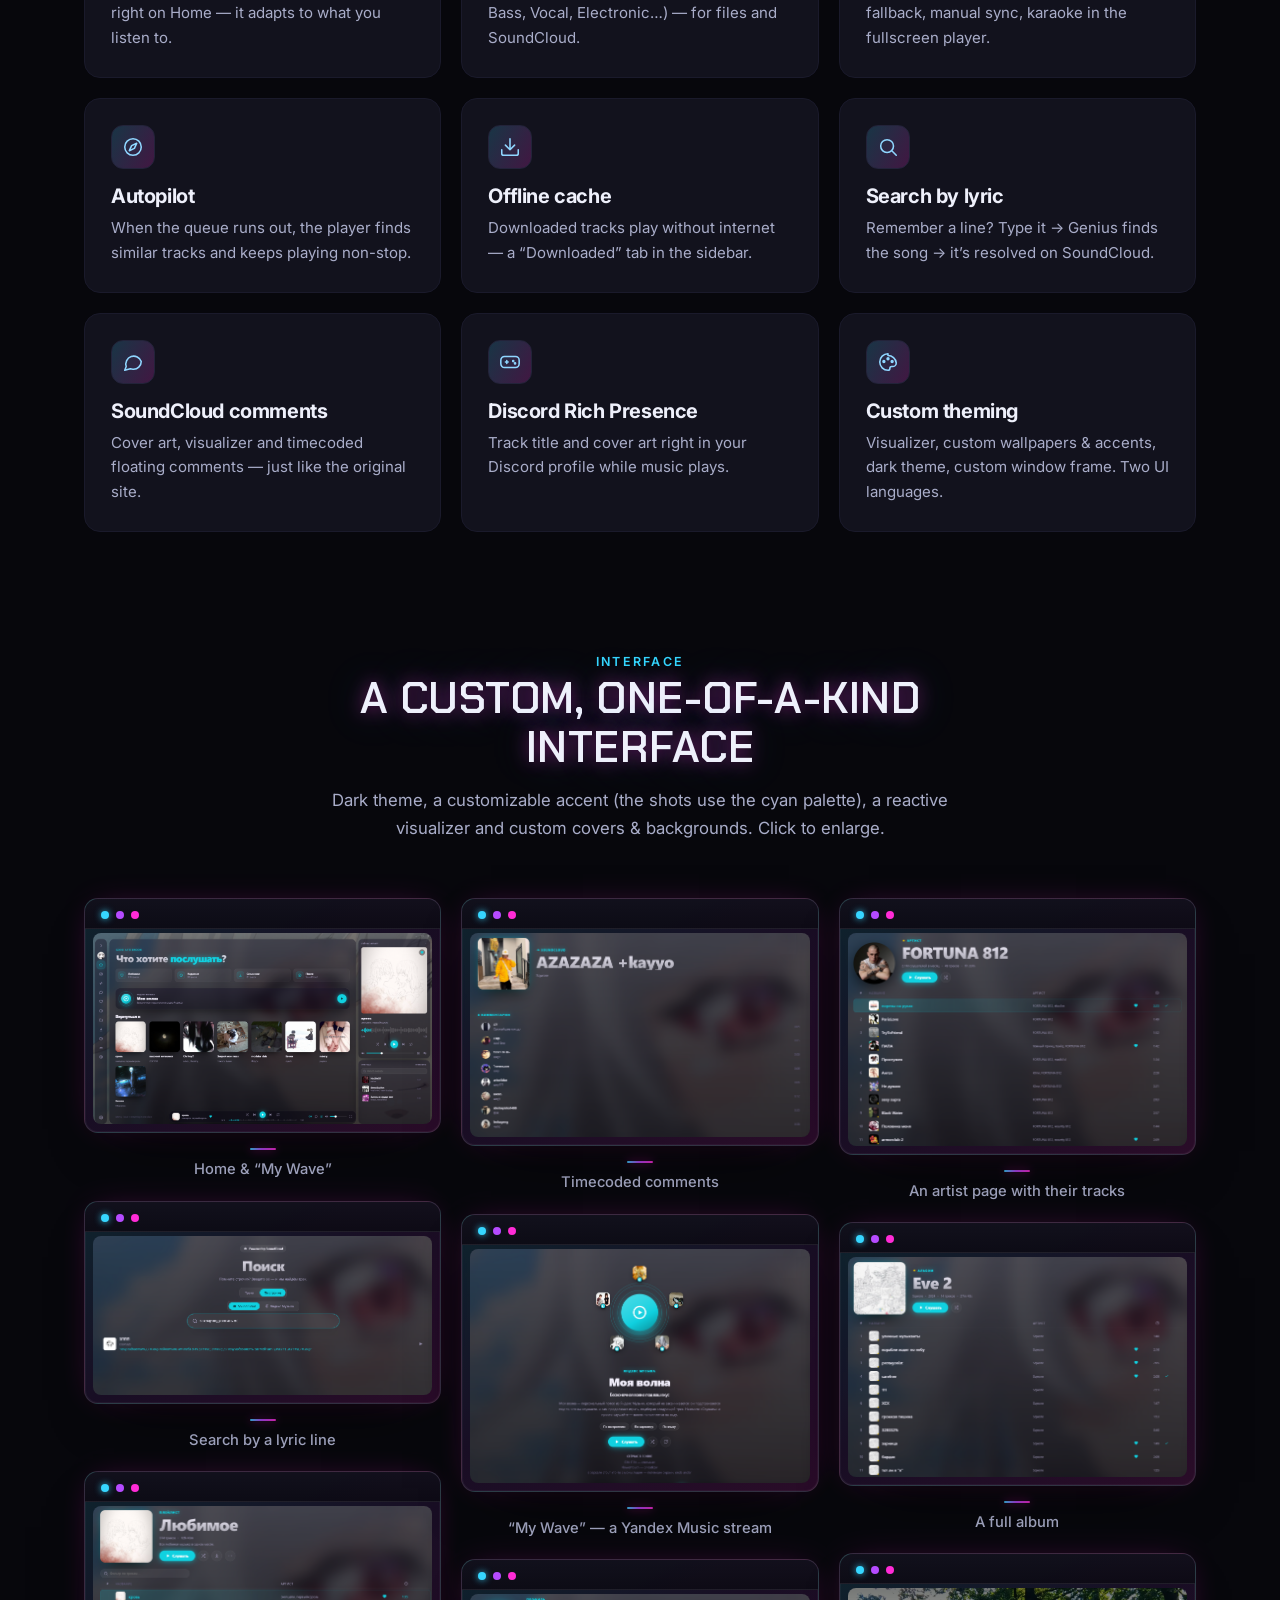
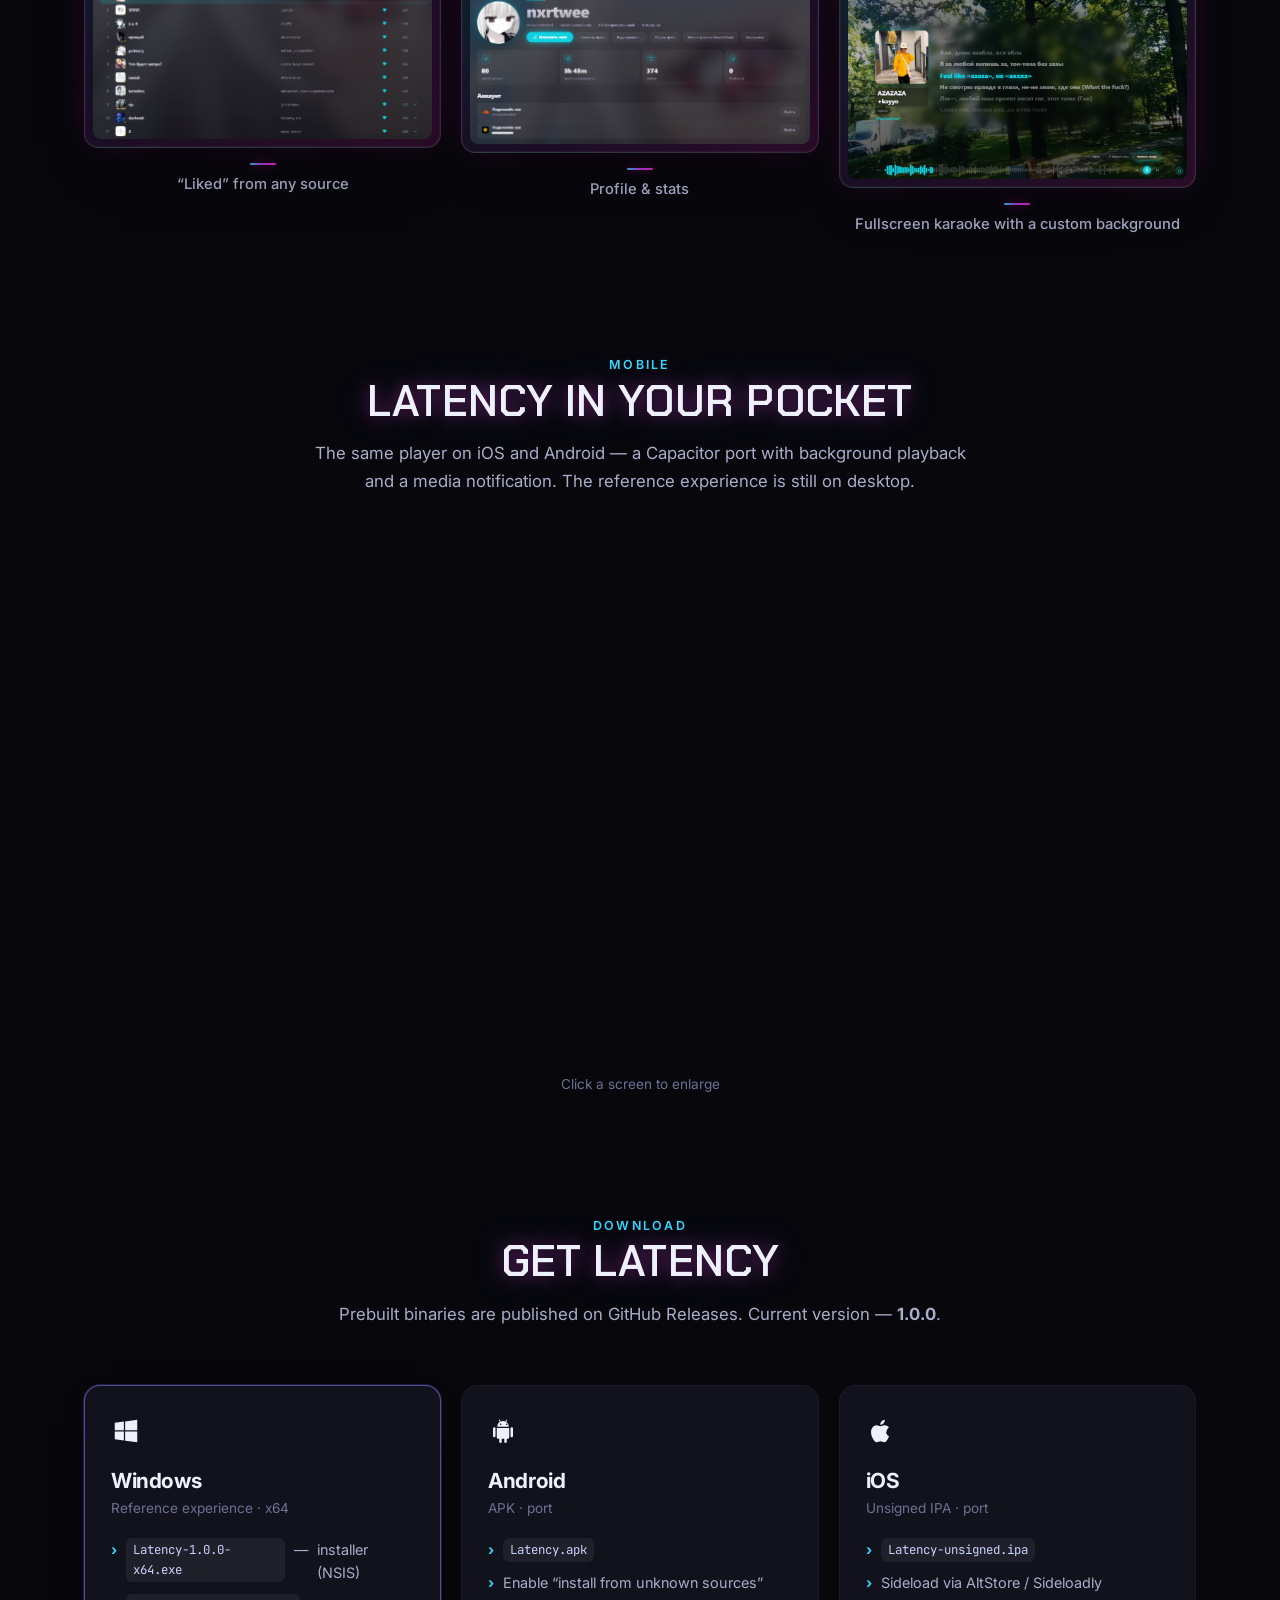
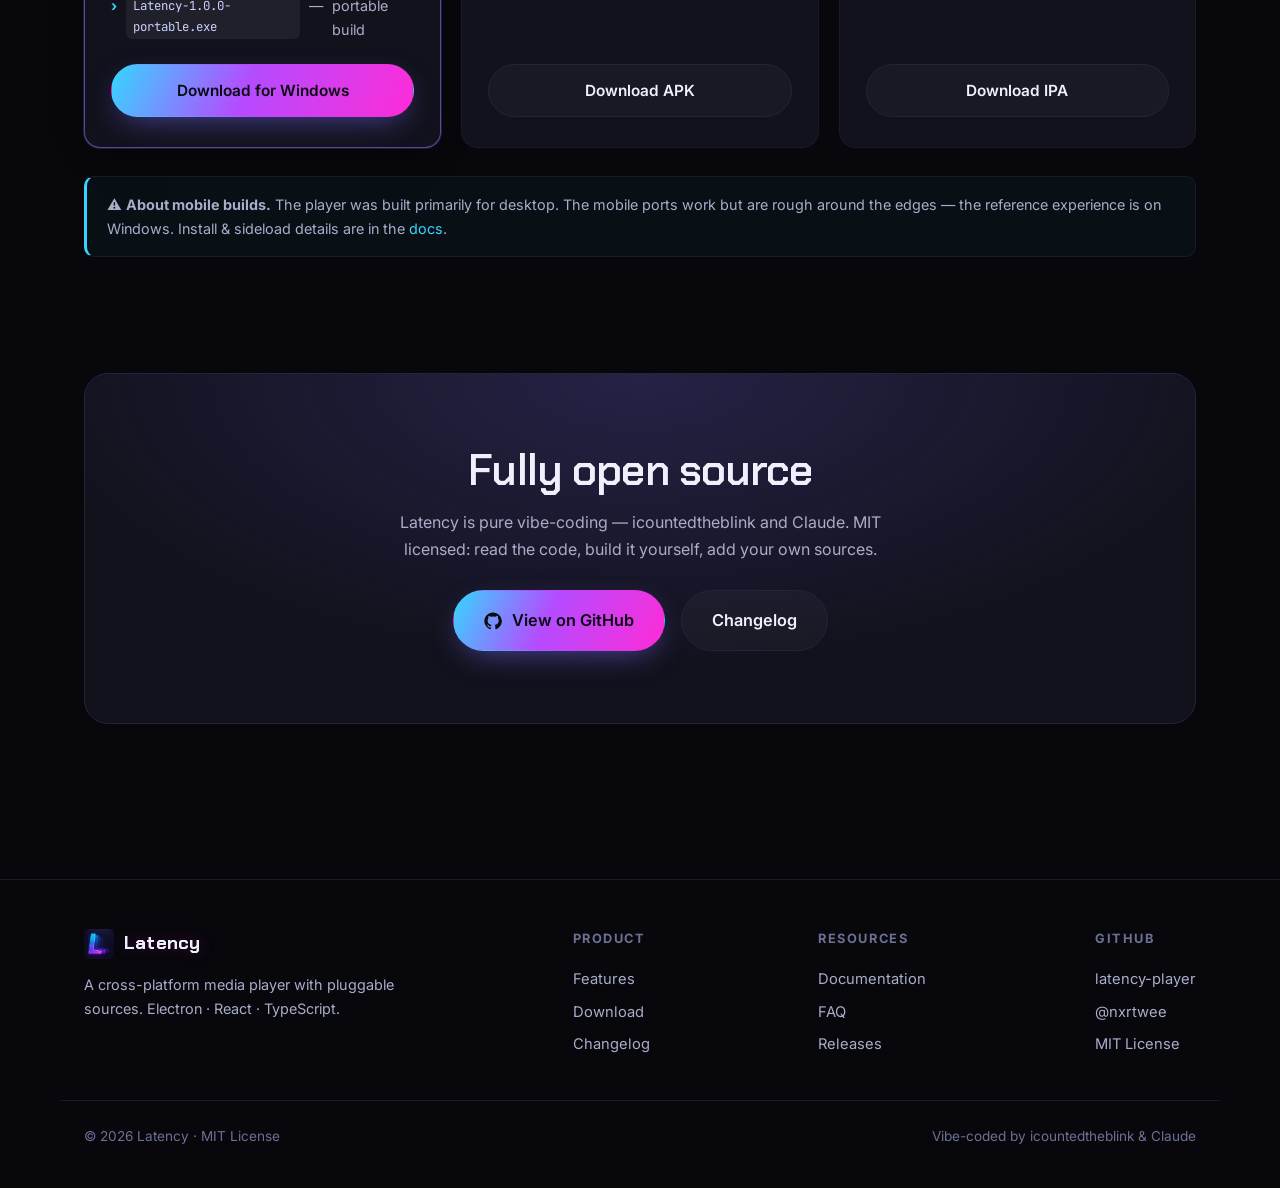
==== commit 6d9abec5: "Update site for v1.0.0: refreshed screenshots, compact gallery, mobile fan, Yandex features - Bump v" ====
--- a/index.html
+++ b/index.html
@@ -49,8 +49,8 @@
         "image": "https://latency-app.fun/assets/img/og.png",
         "screenshot": [
           "https://latency-app.fun/assets/img/shots/home.png",
-          "https://latency-app.fun/assets/img/shots/karaoke.png",
-          "https://latency-app.fun/assets/img/shots/track.png"
+          "https://latency-app.fun/assets/img/shots/fullscreen.png",
+          "https://latency-app.fun/assets/img/shots/comments.png"
         ],
         "downloadUrl": "https://github.com/nxrtwee/latency-player/releases/latest",
         "softwareVersion": "latest",
@@ -182,8 +182,8 @@
         <span class="eyebrow" data-lang-ru>Возможности</span><span class="eyebrow" data-lang-en>Features</span>
         <h2><span data-lang-ru>Всё, что нужно для прослушивания</span><span data-lang-en>Everything you need to listen</span></h2>
         <p>
-          <span data-lang-ru>Архитектура подключаемых источников: локальные файлы и SoundCloud работают одинаково, новый источник — это один интерфейс.</span>
-          <span data-lang-en>A pluggable-source architecture: local files and SoundCloud behave identically, and a new source is just one interface.</span>
+          <span data-lang-ru>Архитектура подключаемых источников: локальные файлы, SoundCloud и Яндекс Музыка работают одинаково, новый источник — это один интерфейс.</span>
+          <span data-lang-en>A pluggable-source architecture: local files, SoundCloud and Yandex Music behave identically, and a new source is just one interface.</span>
         </p>
       </div>
 
@@ -199,6 +199,16 @@
           <p><span data-lang-ru>Поиск треков и артистов, стрим (progressive + HLS), вход в аккаунт, персональные миксы и лайки.</span><span data-lang-en>Track &amp; artist search, streaming (progressive + HLS), account login, personal mixes and likes.</span></p>
         </div>
         <div class="card">
+          <div class="icon"><svg viewBox="0 0 24 24" stroke-linecap="round" stroke-linejoin="round"><rect x="3" y="3" width="18" height="18" rx="5"/><path d="M10 8.5l5 3.5-5 3.5z"/></svg></div>
+          <h3><span data-lang-ru>Яндекс Музыка</span><span data-lang-en>Yandex Music</span></h3>
+          <p><span data-lang-ru>Третий источник: вход своим аккаунтом и полные треки по подписке Яндекс Плюс. Работает в России без VPN.</span><span data-lang-en>A third source: log in with your account and stream full tracks via a Yandex Plus subscription. Works in Russia without a VPN.</span></p>
+        </div>
+        <div class="card">
+          <div class="icon"><svg viewBox="0 0 24 24" stroke-linecap="round" stroke-linejoin="round"><circle cx="12" cy="12" r="2"/><path d="M8.5 8.5a5 5 0 0 0 0 7M15.5 8.5a5 5 0 0 1 0 7M5.5 5.5a9 9 0 0 0 0 13M18.5 5.5a9 9 0 0 1 0 13"/></svg></div>
+          <h3><span data-lang-ru>Моя волна</span><span data-lang-en>My Wave</span></h3>
+          <p><span data-lang-ru>Бесконечный персональный поток Яндекс Музыки прямо на главной — подстраивается под то, что вы слушаете.</span><span data-lang-en>An endless personal Yandex Music stream right on Home — it adapts to what you listen to.</span></p>
+        </div>
+        <div class="card">
           <div class="icon"><svg viewBox="0 0 24 24" stroke-linecap="round" stroke-linejoin="round"><path d="M5 21V14M5 10V3M12 21V12M12 8V3M19 21V16M19 12V3"/><path d="M2 14h6M9 8h6M16 16h6"/></svg></div>
           <h3><span data-lang-ru>10-полосный эквалайзер</span><span data-lang-en>10-band equalizer</span></h3>
           <p><span data-lang-ru>Web Audio BiquadFilter, 7 пресетов (Flat, Bass, Vocal, Electronic…) — для файлов и SoundCloud.</span><span data-lang-en>Web Audio BiquadFilter, 7 presets (Flat, Bass, Vocal, Electronic…) — for files and SoundCloud.</span></p>
@@ -216,7 +226,7 @@
         <div class="card">
           <div class="icon"><svg viewBox="0 0 24 24" stroke-linecap="round" stroke-linejoin="round"><path d="M21 15v4a2 2 0 0 1-2 2H5a2 2 0 0 1-2-2v-4"/><path d="M7 10l5 5 5-5M12 15V3"/></svg></div>
           <h3><span data-lang-ru>Офлайн-кэш</span><span data-lang-en>Offline cache</span></h3>
-          <p><span data-lang-ru>Скачанные треки SoundCloud играют без интернета — вкладка «Скачанное» в сайдбаре.</span><span data-lang-en>Downloaded SoundCloud tracks play without internet — a “Downloaded” tab in the sidebar.</span></p>
+          <p><span data-lang-ru>Скачанные треки играют без интернета — вкладка «Скачанное» в сайдбаре.</span><span data-lang-en>Downloaded tracks play without internet — a “Downloaded” tab in the sidebar.</span></p>
         </div>
         <div class="card">
           <div class="icon"><svg viewBox="0 0 24 24" stroke-linecap="round" stroke-linejoin="round"><circle cx="11" cy="11" r="7"/><path d="M21 21l-4.3-4.3"/></svg></div>
@@ -247,66 +257,73 @@
     <div class="container">
       <div class="section-head center reveal">
         <span class="eyebrow" data-lang-ru>Интерфейс</span><span class="eyebrow" data-lang-en>Interface</span>
-        <h2><span data-lang-ru>Собственный неоновый интерфейс</span><span data-lang-en>A custom neon interface</span></h2>
-        <p><span data-lang-ru>Тёмная тема, неоновый акцент, три колонки, реактивный визуализатор. Кликните, чтобы увеличить.</span><span data-lang-en>Dark theme, neon accent, three columns, a reactive visualizer. Click to enlarge.</span></p>
-      </div>
-
-      <div class="gallery reveal">
-
-        <!-- Home — full -->
+        <h2><span data-lang-ru>Собственный уникальный интерфейс</span><span data-lang-en>A custom, one-of-a-kind interface</span></h2>
+        <p><span data-lang-ru>Тёмная тема, настраиваемый акцент (на скриншотах — голубая палитра), реактивный визуализатор и кастомные обложки с фоном. Кликните, чтобы увеличить.</span><span data-lang-en>Dark theme, a customizable accent (the shots use the cyan palette), a reactive visualizer and custom covers &amp; backgrounds. Click to enlarge.</span></p>
+      </div>
+
+      <div class="shot-grid reveal">
         <figure class="gshot">
           <div class="win" data-full="assets/img/shots/home.png">
-            <img src="assets/img/shots/home.png" width="1919" height="1032" alt="Главный экран Latency" loading="lazy">
-          </div>
-          <figcaption class="cap"><span data-lang-ru>Главная: персональные миксы, библиотека и мини-плеер с визуализатором</span><span data-lang-en>Home: personal mixes, library and a mini-player with visualizer</span></figcaption>
-        </figure>
-
-        <!-- Cropped views -->
-        <div class="gmasonry">
-          <figure class="gshot">
-            <div class="win" data-full="assets/img/shots/search.png">
-              <img src="assets/img/shots/search.png" width="1283" height="433" alt="Поиск" loading="lazy">
-            </div>
-            <figcaption class="cap"><span data-lang-ru>Поиск трека по строчке из песни</span><span data-lang-en>Search a track by a lyric line</span></figcaption>
-          </figure>
-
-          <figure class="gshot">
-            <div class="win" data-full="assets/img/shots/liked.png">
-              <img src="assets/img/shots/liked.png" width="1268" height="596" alt="Любимое" loading="lazy">
-            </div>
-            <figcaption class="cap"><span data-lang-ru>«Любимое» — лайки треков любого источника</span><span data-lang-en>“Liked” — track likes from any source</span></figcaption>
-          </figure>
-
-          <figure class="gshot">
-            <div class="win" data-full="assets/img/shots/track.png">
-              <img src="assets/img/shots/track.png" width="1284" height="854" alt="Страница трека и комментарии" loading="lazy">
-            </div>
-            <figcaption class="cap"><span data-lang-ru>Страница трека: волна, визуализатор и комментарии по таймкодам</span><span data-lang-en>Track page: waveform, visualizer and timecoded comments</span></figcaption>
-          </figure>
-
-          <figure class="gshot">
-            <div class="win" data-full="assets/img/shots/profile.png">
-              <img src="assets/img/shots/profile.png" width="1279" height="708" alt="Профиль" loading="lazy">
-            </div>
-            <figcaption class="cap"><span data-lang-ru>Профиль: статистика и недавние артисты</span><span data-lang-en>Profile: stats and recent artists</span></figcaption>
-          </figure>
-
-          <figure class="gshot">
-            <div class="win" data-full="assets/img/shots/settings.png">
-              <img src="assets/img/shots/settings.png" width="771" height="1028" alt="Настройки" loading="lazy">
-            </div>
-            <figcaption class="cap"><span data-lang-ru>Настройки: темы, акцент, фон, эквалайзер</span><span data-lang-en>Settings: themes, accent, background, EQ</span></figcaption>
-          </figure>
-        </div>
-
-        <!-- Karaoke — full -->
-        <figure class="gshot">
-          <div class="win" data-full="assets/img/shots/karaoke.png">
-            <img src="assets/img/shots/karaoke.png" width="1919" height="1030" alt="Полноэкранное караоке" loading="lazy">
-          </div>
-          <figcaption class="cap"><span data-lang-ru>Полноэкранный плеер с караоке-текстом</span><span data-lang-en>Fullscreen player with karaoke lyrics</span></figcaption>
-        </figure>
-
+            <img src="assets/img/shots/home.png" width="1919" height="1079" alt="Главный экран Latency" loading="lazy">
+          </div>
+          <figcaption class="cap"><span data-lang-ru>Главная и «Моя волна»</span><span data-lang-en>Home &amp; “My Wave”</span></figcaption>
+        </figure>
+
+        <figure class="gshot">
+          <div class="win" data-full="assets/img/shots/search.png">
+            <img src="assets/img/shots/search.png" width="1382" height="650" alt="Поиск" loading="lazy">
+          </div>
+          <figcaption class="cap"><span data-lang-ru>Поиск по строчке из песни</span><span data-lang-en>Search by a lyric line</span></figcaption>
+        </figure>
+
+        <figure class="gshot">
+          <div class="win" data-full="assets/img/shots/liked.png">
+            <img src="assets/img/shots/liked.png" width="1363" height="935" alt="Любимое" loading="lazy">
+          </div>
+          <figcaption class="cap"><span data-lang-ru>«Любимое» с любого источника</span><span data-lang-en>“Liked” from any source</span></figcaption>
+        </figure>
+
+        <figure class="gshot">
+          <div class="win" data-full="assets/img/shots/comments.png">
+            <img src="assets/img/shots/comments.png" width="1387" height="834" alt="Комментарии по таймкодам" loading="lazy">
+          </div>
+          <figcaption class="cap"><span data-lang-ru>Комментарии по таймкодам</span><span data-lang-en>Timecoded comments</span></figcaption>
+        </figure>
+
+        <figure class="gshot">
+          <div class="win" data-full="assets/img/shots/wave.png">
+            <img src="assets/img/shots/wave.png" width="1379" height="952" alt="Моя волна" loading="lazy">
+          </div>
+          <figcaption class="cap"><span data-lang-ru>«Моя волна» — поток Яндекс Музыки</span><span data-lang-en>“My Wave” — a Yandex Music stream</span></figcaption>
+        </figure>
+
+        <figure class="gshot">
+          <div class="win" data-full="assets/img/shots/profile.png">
+            <img src="assets/img/shots/profile.png" width="1378" height="609" alt="Профиль" loading="lazy">
+          </div>
+          <figcaption class="cap"><span data-lang-ru>Профиль и статистика</span><span data-lang-en>Profile &amp; stats</span></figcaption>
+        </figure>
+
+        <figure class="gshot">
+          <div class="win" data-full="assets/img/shots/artist.png">
+            <img src="assets/img/shots/artist.png" width="1372" height="860" alt="Страница артиста" loading="lazy">
+          </div>
+          <figcaption class="cap"><span data-lang-ru>Страница артиста с его треками</span><span data-lang-en>An artist page with their tracks</span></figcaption>
+        </figure>
+
+        <figure class="gshot">
+          <div class="win" data-full="assets/img/shots/album.png">
+            <img src="assets/img/shots/album.png" width="1372" height="887" alt="Альбом" loading="lazy">
+          </div>
+          <figcaption class="cap"><span data-lang-ru>Альбом целиком</span><span data-lang-en>A full album</span></figcaption>
+        </figure>
+
+        <figure class="gshot">
+          <div class="win" data-full="assets/img/shots/fullscreen.png">
+            <img src="assets/img/shots/fullscreen.png" width="1919" height="1079" alt="Полноэкранное караоке" loading="lazy">
+          </div>
+          <figcaption class="cap"><span data-lang-ru>Полноэкранное караоке со своим фоном</span><span data-lang-en>Fullscreen karaoke with a custom background</span></figcaption>
+        </figure>
       </div>
     </div>
   </section>
@@ -320,24 +337,30 @@
         <p><span data-lang-ru>Тот же плеер на iOS и Android — порт на Capacitor с фоновым воспроизведением и медиа-уведомлением. Эталонный опыт всё же на десктопе.</span><span data-lang-en>The same player on iOS and Android — a Capacitor port with background playback and a media notification. The reference experience is still on desktop.</span></p>
       </div>
 
-      <div class="phones reveal">
-        <div class="phone">
-          <img src="assets/img/mobile/home.jpg" alt="Мобильная главная" loading="lazy">
-          <div class="phone-cap"><span data-lang-ru>Главная</span><span data-lang-en>Home</span></div>
-        </div>
-        <div class="phone">
-          <img src="assets/img/mobile/library.jpg" alt="Мобильная библиотека" loading="lazy">
-          <div class="phone-cap"><span data-lang-ru>Библиотека</span><span data-lang-en>Library</span></div>
-        </div>
-        <div class="phone">
-          <img src="assets/img/mobile/profile.jpg" alt="Мобильный профиль" loading="lazy">
-          <div class="phone-cap"><span data-lang-ru>Профиль</span><span data-lang-en>Profile</span></div>
-        </div>
-        <div class="phone">
-          <img src="assets/img/mobile/settings.jpg" alt="Мобильные настройки" loading="lazy">
-          <div class="phone-cap"><span data-lang-ru>Оформление</span><span data-lang-en>Appearance</span></div>
-        </div>
-      </div>
+      <div class="phones reveal" style="--mid:3;">
+        <div class="phone" style="--i:0" data-full="assets/img/mobile/home.jpg">
+          <div class="phone-card"><img src="assets/img/mobile/home.jpg" alt="Мобильная главная" loading="lazy"></div>
+        </div>
+        <div class="phone" style="--i:1" data-full="assets/img/mobile/search.jpg">
+          <div class="phone-card"><img src="assets/img/mobile/search.jpg" alt="Мобильный поиск" loading="lazy"></div>
+        </div>
+        <div class="phone" style="--i:2" data-full="assets/img/mobile/library.jpg">
+          <div class="phone-card"><img src="assets/img/mobile/library.jpg" alt="Мобильная библиотека" loading="lazy"></div>
+        </div>
+        <div class="phone" style="--i:3" data-full="assets/img/mobile/wave.jpg">
+          <div class="phone-card"><img src="assets/img/mobile/wave.jpg" alt="Моя волна на телефоне" loading="lazy"></div>
+        </div>
+        <div class="phone" style="--i:4" data-full="assets/img/mobile/comments.jpg">
+          <div class="phone-card"><img src="assets/img/mobile/comments.jpg" alt="Комментарии на телефоне" loading="lazy"></div>
+        </div>
+        <div class="phone" style="--i:5" data-full="assets/img/mobile/fullscreen.jpg">
+          <div class="phone-card"><img src="assets/img/mobile/fullscreen.jpg" alt="Полноэкранный плеер на телефоне" loading="lazy"></div>
+        </div>
+        <div class="phone" style="--i:6" data-full="assets/img/mobile/profile.jpg">
+          <div class="phone-card"><img src="assets/img/mobile/profile.jpg" alt="Мобильный профиль" loading="lazy"></div>
+        </div>
+      </div>
+      <p class="phones-hint"><span data-lang-ru>Нажмите на экран, чтобы увеличить</span><span data-lang-en>Click a screen to enlarge</span></p>
     </div>
   </section>
 
@@ -347,7 +370,7 @@
       <div class="section-head center reveal">
         <span class="eyebrow" data-lang-ru>Загрузки</span><span class="eyebrow" data-lang-en>Download</span>
         <h2><span data-lang-ru>Скачать Latency</span><span data-lang-en>Get Latency</span></h2>
-        <p><span data-lang-ru>Готовые сборки публикуются на GitHub Releases. Текущая версия — <b>0.2.0</b>.</span><span data-lang-en>Prebuilt binaries are published on GitHub Releases. Current version — <b>0.2.0</b>.</span></p>
+        <p><span data-lang-ru>Готовые сборки публикуются на GitHub Releases. Текущая версия — <b>1.0.0</b>.</span><span data-lang-en>Prebuilt binaries are published on GitHub Releases. Current version — <b>1.0.0</b>.</span></p>
       </div>
 
       <div class="dl-grid reveal">
@@ -359,8 +382,8 @@
           <div class="plat-sub" data-lang-ru>Эталонный опыт · x64</div>
           <div class="plat-sub" data-lang-en style="display:none;">Reference experience · x64</div>
           <ul>
-            <li><code>Latency-0.2.0-x64.exe</code> — <span data-lang-ru>установщик (NSIS)</span><span data-lang-en>installer (NSIS)</span></li>
-            <li><code>Latency-0.2.0-portable.exe</code> — <span data-lang-ru>портативная версия</span><span data-lang-en>portable build</span></li>
+            <li><code>Latency-1.0.0-x64.exe</code> — <span data-lang-ru>установщик (NSIS)</span><span data-lang-en>installer (NSIS)</span></li>
+            <li><code>Latency-1.0.0-portable.exe</code> — <span data-lang-ru>портативная версия</span><span data-lang-en>portable build</span></li>
           </ul>
           <a class="btn btn-primary btn-block" href="https://github.com/nxrtwee/latency-player/releases/latest" target="_blank" rel="noopener">
             <span data-lang-ru>Скачать для Windows</span><span data-lang-en>Download for Windows</span>
--- a/assets/css/styles.css
+++ b/assets/css/styles.css
@@ -605,11 +605,10 @@
 .card p { font-size: .94rem; }
 
 /* ---------- Screenshots gallery ---------- */
-.gallery { display: flex; flex-direction: column; gap: 26px; }
-.gmasonry { columns: 2; column-gap: 22px; }
-.gmasonry .gshot { break-inside: avoid; margin-bottom: 22px; }
-
-.gshot { display: flex; flex-direction: column; margin: 0; }
+/* compact masonry of small app-window cards — full (uncropped) shots, and the
+   columns self-balance so there's never a lonely half-empty last row */
+.shot-grid { columns: 3; column-gap: 20px; }
+.gshot { display: flex; flex-direction: column; margin: 0 0 20px; break-inside: avoid; }
 /* App-window frame: chrome title bar + neon traffic-light dots + glow.
    Packages every screenshot (small or full-width) as a tidy window. */
 .win {
@@ -664,7 +663,22 @@
     15px 0 0 var(--accent), 30px 0 0 var(--magenta),
     0 0 9px rgba(54,214,255,1), 15px 0 9px rgba(181,75,255,.8), 30px 0 9px rgba(255,43,214,.8);
 }
+/* show each shot in full at its natural aspect ratio (scales with the column) */
 .win img { display: block; width: 100%; height: auto; border-radius: 8px; background-color: #0a0a12; }
+/* cursor-tracked glare sweep for the 3D-tilt windows (JS sets --mx/--my) */
+.win-glare {
+  position: absolute;
+  inset: 0;
+  border-radius: inherit;
+  pointer-events: none;
+  z-index: 2;
+  opacity: 0;
+  transition: opacity .35s var(--ease);
+  background: radial-gradient(220px circle at var(--mx, 50%) var(--my, 0%),
+              rgba(255,255,255,.18), rgba(255,255,255,0) 60%);
+  mix-blend-mode: screen;
+}
+.win.tilting .win-glare { opacity: 1; }
 .gshot .cap {
   text-align: center;
   margin-top: 15px;
@@ -684,29 +698,62 @@
   box-shadow: 0 0 10px rgba(255,43,214,.6);
 }
 
-/* ---------- Mobile showcase ---------- */
+/* ---------- Mobile showcase — fanned deck ---------- */
 .phones {
   display: flex;
   justify-content: center;
-  gap: clamp(14px, 3vw, 34px);
-  flex-wrap: wrap;
-}
+  align-items: flex-end;
+  flex-wrap: nowrap;
+  padding: 76px 0 52px;
+  perspective: 1400px;
+  --mid: 3;
+}
+/* The phones sit in a fixed fan — no hover motion, no glow. The outer .phone
+   is an upright box that overlaps its neighbours, so it must NOT catch pointer
+   events; instead the rotated .phone-card catches them, making the click target
+   match exactly what you see (and the top-painted card wins any overlap). */
 .phone {
-  width: clamp(150px, 20vw, 208px);
+  position: relative;
+  flex: 0 0 auto;
+  width: clamp(130px, 15vw, 188px);
+  margin: 0 calc(-1 * clamp(28px, 3.4vw, 52px));
+  z-index: var(--i);
+  pointer-events: none;
+}
+.phone-card {
   border-radius: 30px;
   padding: 8px;
   background: linear-gradient(160deg, #1c1d30, #0c0c16);
   border: 1px solid var(--border);
   box-shadow: 0 30px 70px -28px rgba(91,86,200,.65);
-  transition: transform .35s var(--ease);
-}
-.phone:nth-child(odd) { transform: translateY(14px); }
-.phone:hover { transform: translateY(0) scale(1.02); }
-.phone img {
+  transform-origin: bottom center;
+  /* fan: rotate around bottom, drop the outer cards along a gentle arc */
+  transform:
+    rotate(calc((var(--i) - var(--mid)) * 7deg))
+    translateY(calc((var(--i) - var(--mid)) * (var(--i) - var(--mid)) * 7px));
+  pointer-events: auto;
+  cursor: pointer;
+}
+.phone-card img {
   width: 100%; border-radius: 23px; display: block;
   border: 1px solid rgba(255,255,255,.04);
 }
-.phone-cap { text-align: center; margin-top: 12px; font-size: .82rem; color: var(--text-faint); line-height: 1.4; }
+.phones-hint {
+  text-align: center;
+  margin-top: 10px;
+  font-size: .85rem;
+  color: var(--text-faint);
+}
+/* Stack on narrow screens — no fan, no overlap */
+@media (max-width: 860px) {
+  .phones { flex-wrap: wrap; gap: clamp(14px, 4vw, 30px); padding: 8px 0 0; perspective: none; }
+  .phone {
+    width: clamp(140px, 40vw, 200px);
+    margin: 0;
+    z-index: auto !important;
+  }
+  .phone-card { transform: none !important; }
+}
 
 /* Lightbox */
 .lightbox {
@@ -978,10 +1025,11 @@
   .nav.open .nav-links a { padding: 12px 14px; border-radius: 8px; }
   .nav.open .nav-links a::after { display: none; }
   .nav.open .nav-links a:hover { background: rgba(255,255,255,.05); }
-  .gmasonry { columns: 1; }
+  .shot-grid { columns: 2; }
 }
 @media (max-width: 540px) {
   .feature-grid { grid-template-columns: 1fr; }
+  .shot-grid { columns: 1; max-width: 420px; margin: 0 auto; }
   .hero-cta { gap: 12px; }
   .hero-cta .btn { width: 100%; }
   .hero-tagline { letter-spacing: .14em; }
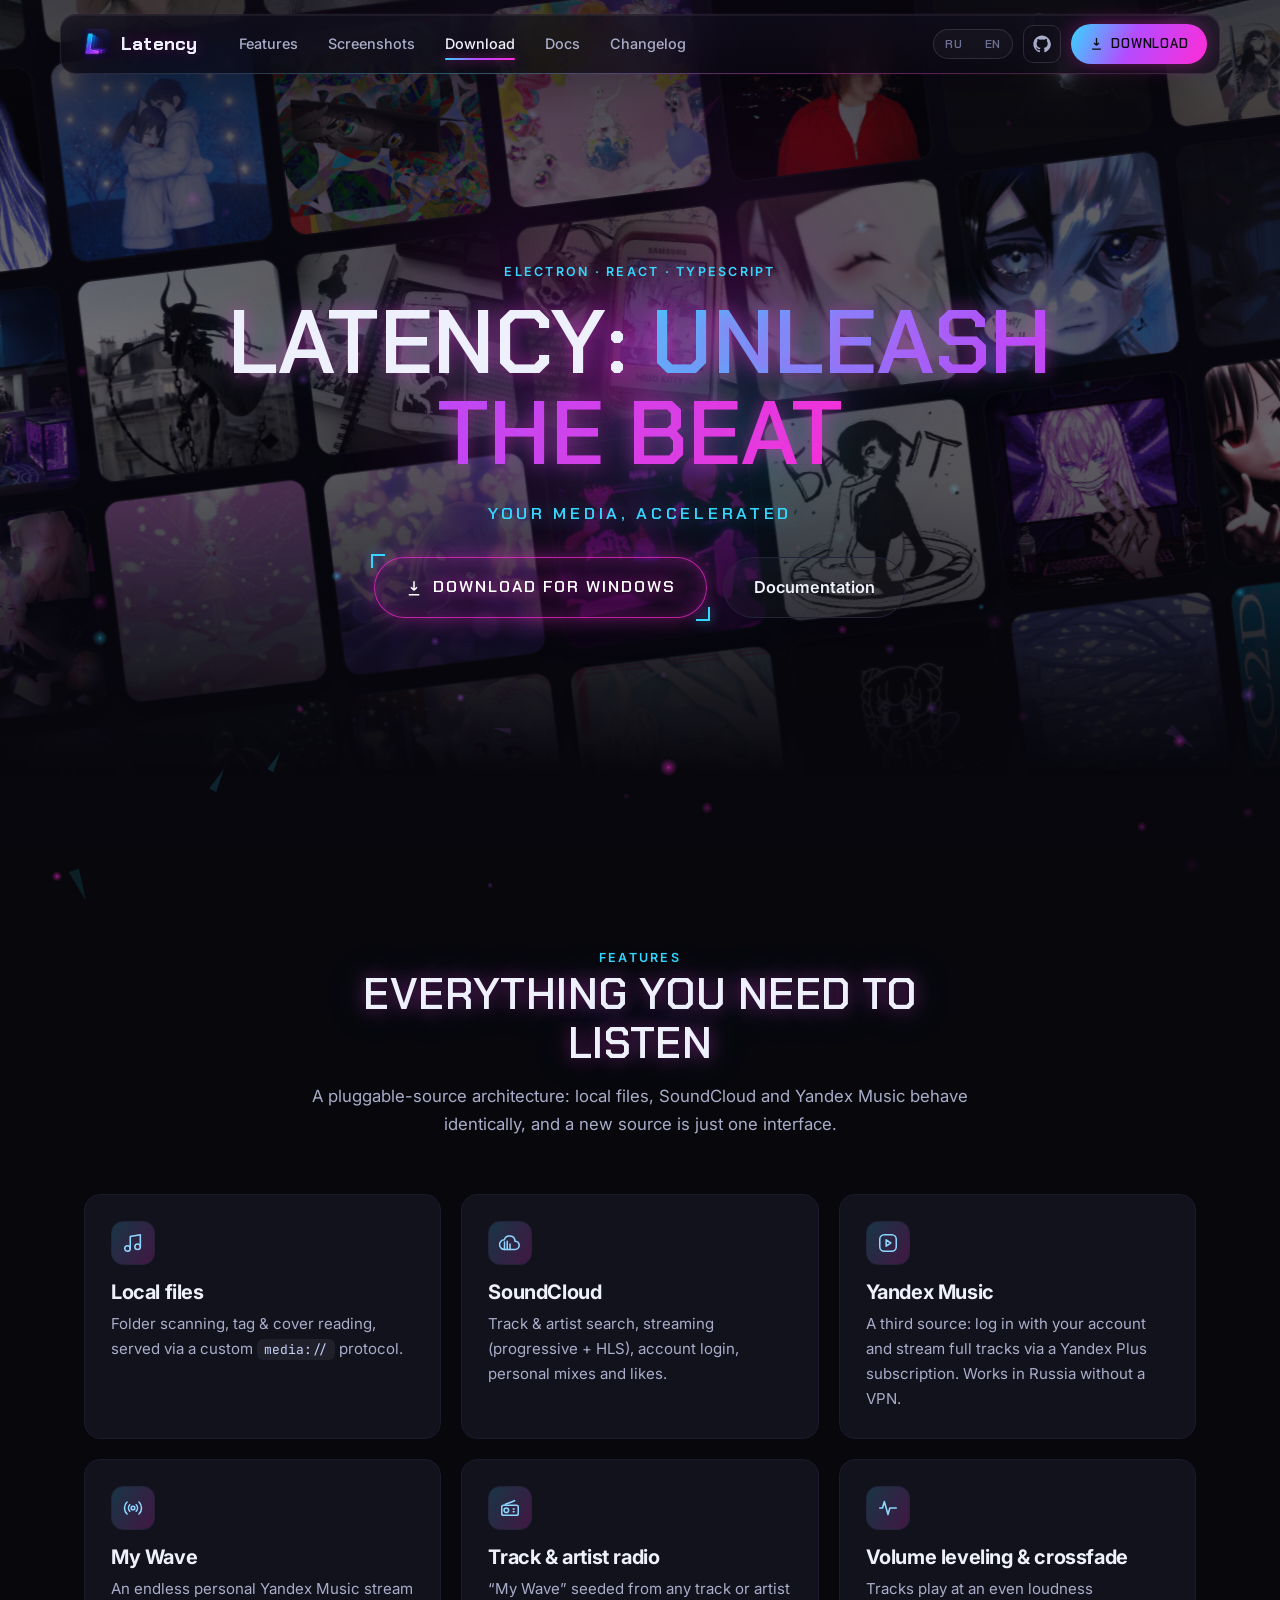
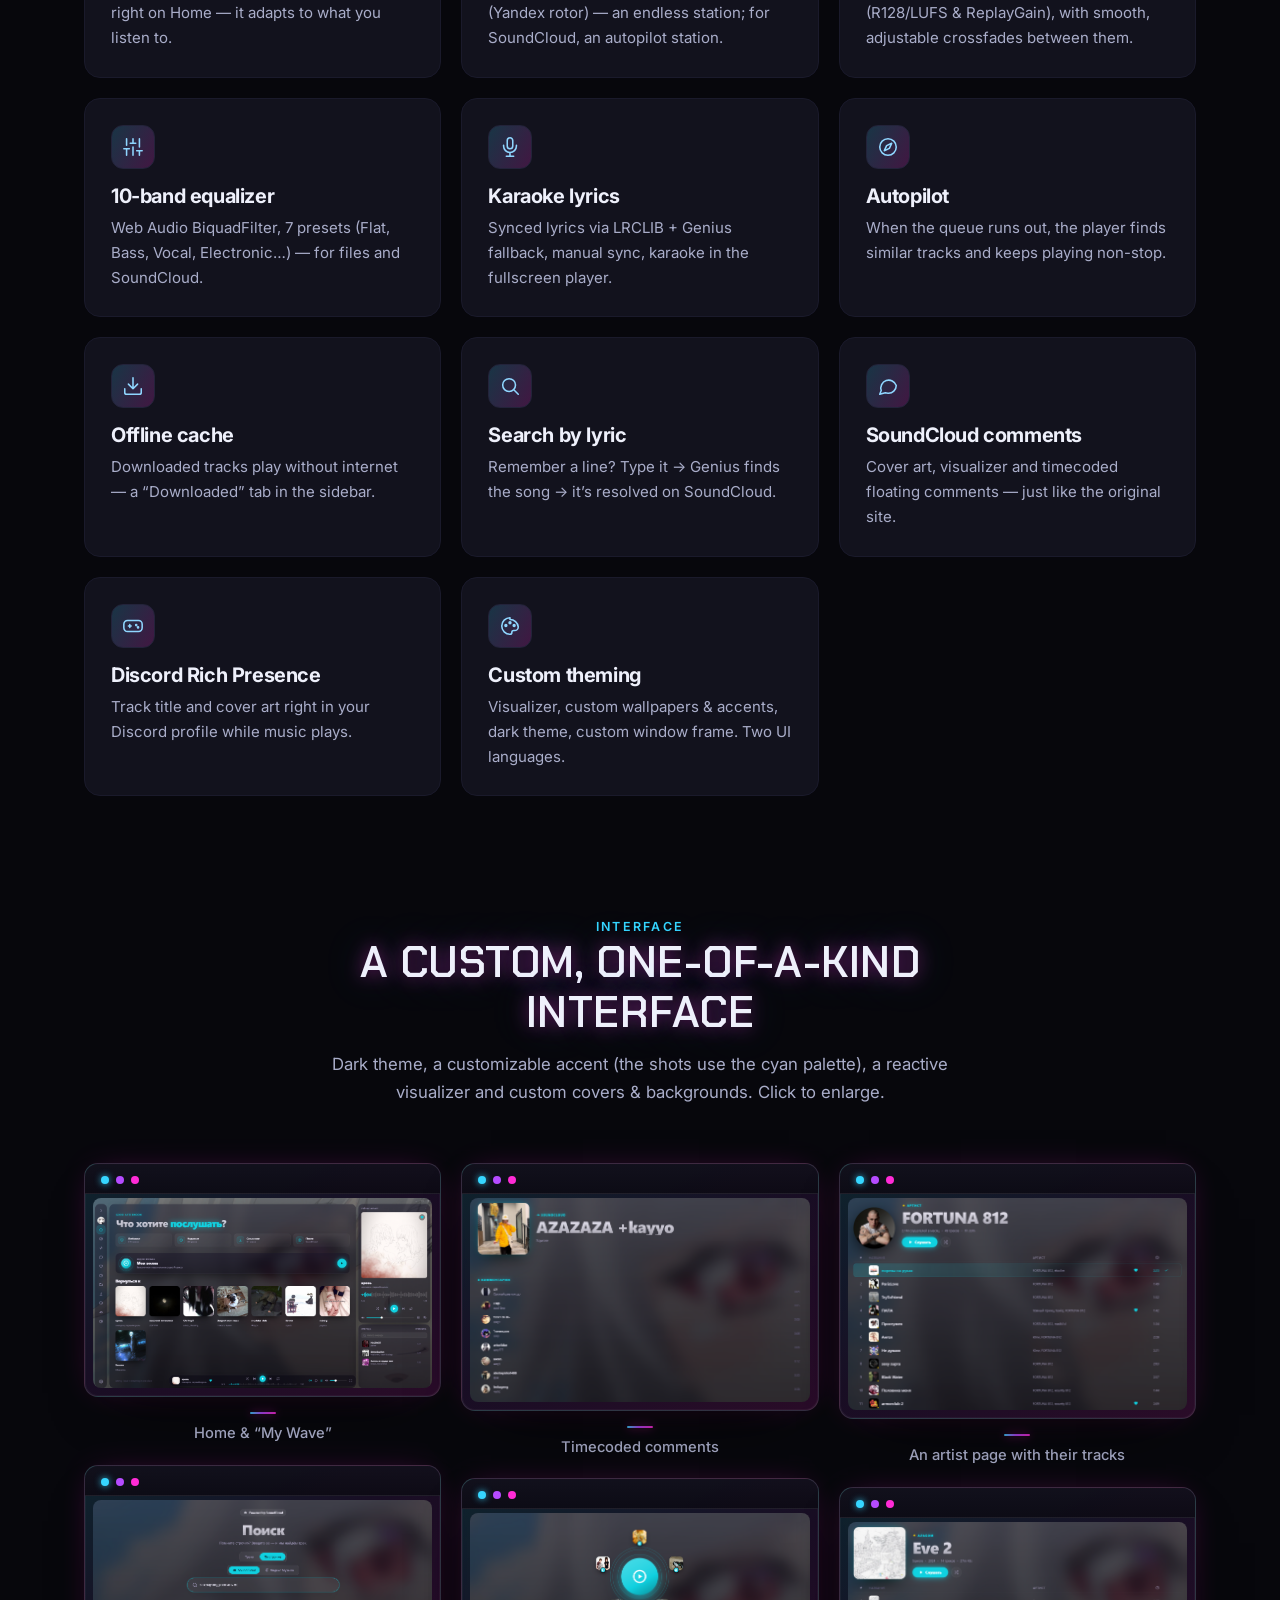
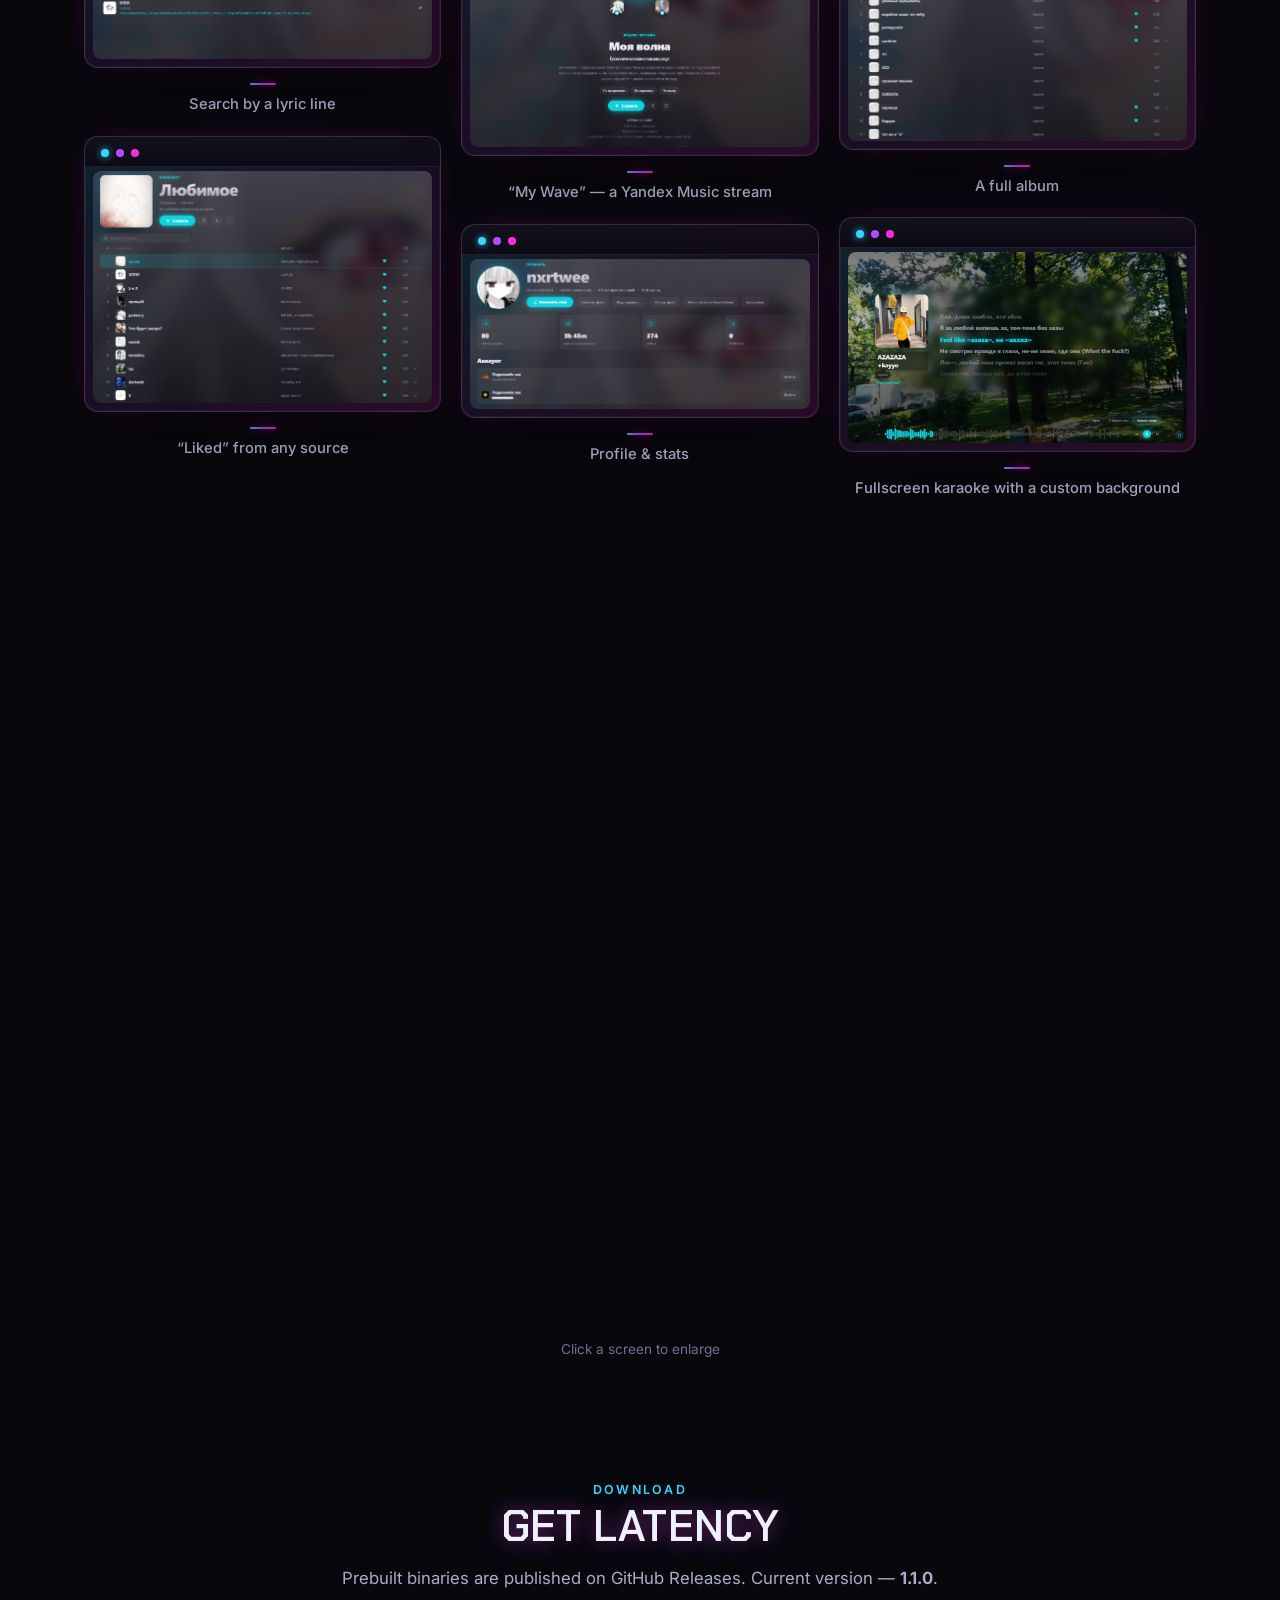
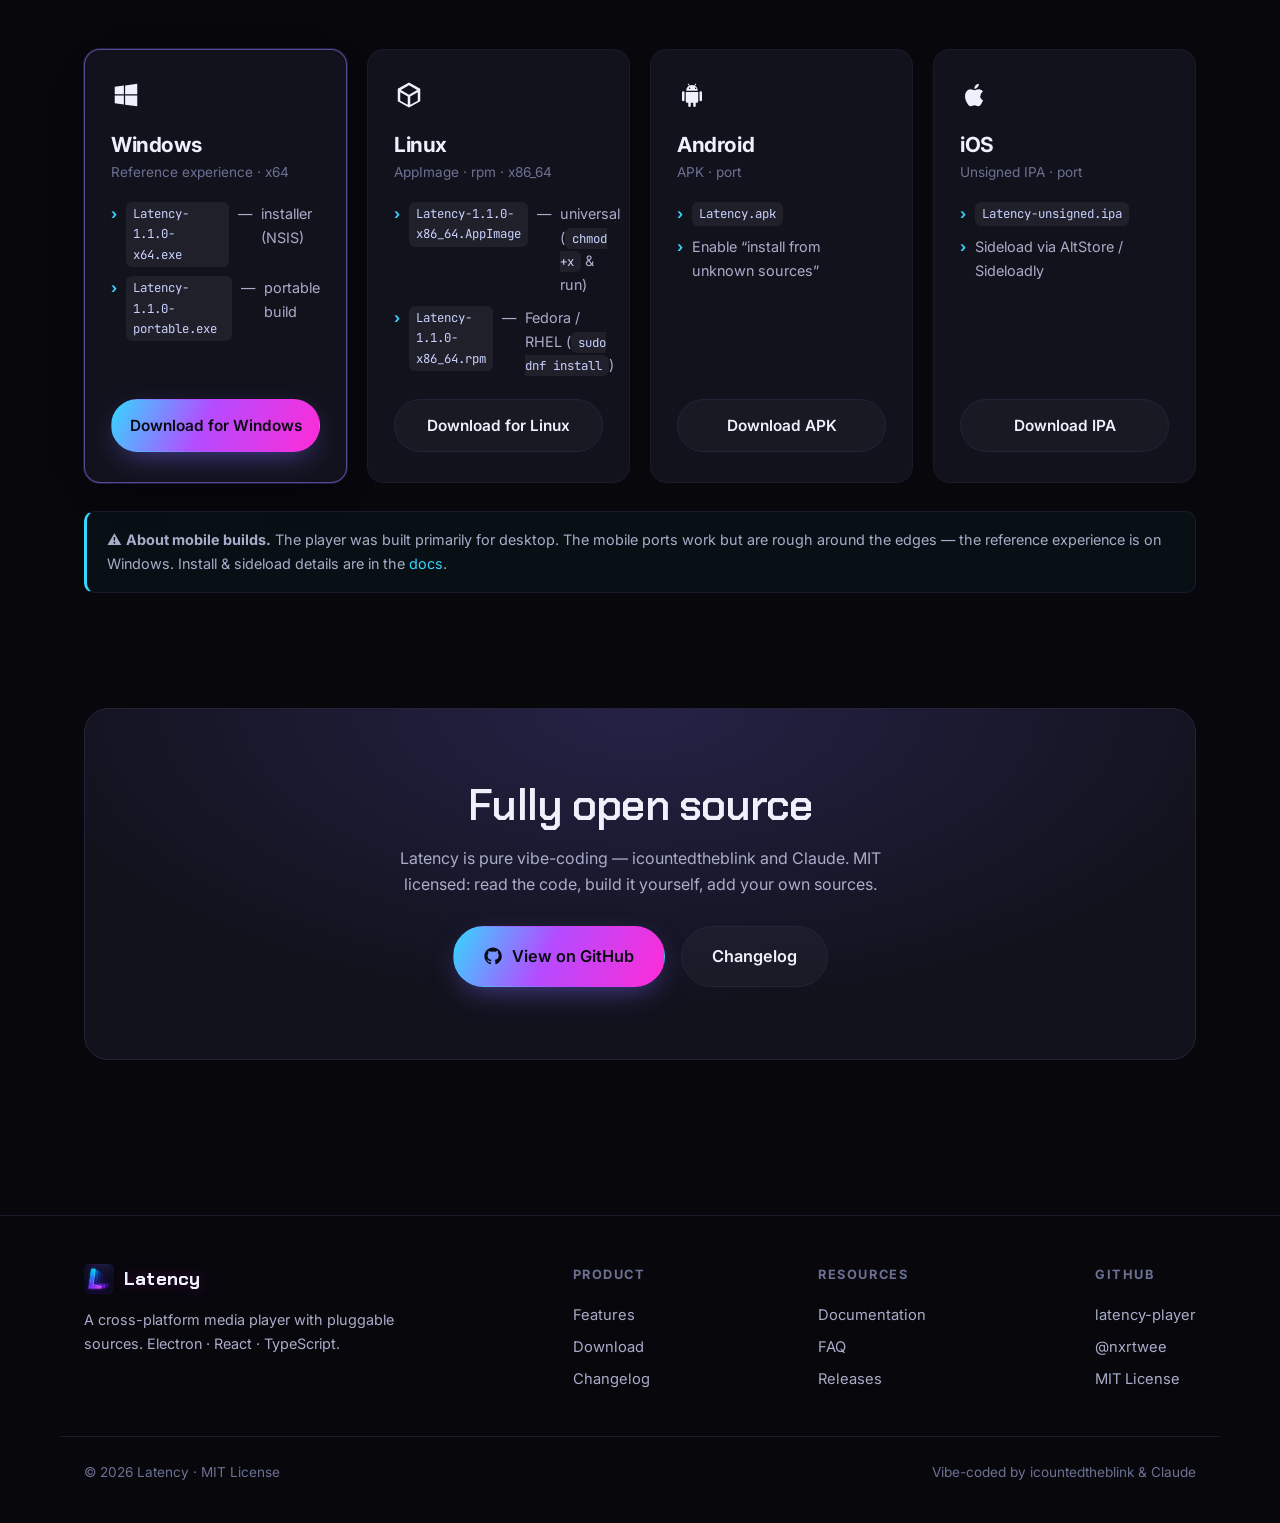
==== commit b24150bd: "1.1.0: Linux downloads + install, volume leveling / crossfade / radio features, changelog 1.0.1 + 1." ====
--- a/index.html
+++ b/index.html
@@ -3,9 +3,9 @@
 <head>
   <meta charset="UTF-8">
   <meta name="viewport" content="width=device-width, initial-scale=1.0">
-  <title>Latency — кроссплатформенный медиаплеер для Windows, Android и iOS</title>
-  <meta name="description" content="Latency — медиаплеер уровня Spotify: локальные файлы и SoundCloud, эквалайзер, караоке-тексты, автопилот и офлайн-кэш. Бесплатный музыкальный плеер для Windows, Android, iOS.">
-  <meta name="keywords" content="Latency, медиаплеер, музыкальный плеер, music player, SoundCloud плеер, эквалайзер, караоке, Windows, Android, iOS">
+  <title>Latency — кроссплатформенный медиаплеер для Windows, Linux, Android и iOS</title>
+  <meta name="description" content="Latency — медиаплеер уровня Spotify: локальные файлы и SoundCloud, эквалайзер, караоке-тексты, автопилот и офлайн-кэш. Бесплатный музыкальный плеер для Windows, Linux, Android, iOS.">
+  <meta name="keywords" content="Latency, медиаплеер, музыкальный плеер, music player, SoundCloud плеер, эквалайзер, караоке, Windows, Linux, Android, iOS">
   <meta name="theme-color" content="#07070c">
   <link rel="canonical" href="https://latency-app.fun/">
 
@@ -16,7 +16,7 @@
 
   <!-- Open Graph -->
   <meta property="og:title" content="Latency — кроссплатформенный медиаплеер">
-  <meta property="og:description" content="Локальные файлы и SoundCloud, эквалайзер, караоке, автопилот. Windows · Android · iOS.">
+  <meta property="og:description" content="Локальные файлы и SoundCloud, эквалайзер, караоке, автопилот. Windows · Linux · Android · iOS.">
   <meta property="og:type" content="website">
   <meta property="og:url" content="https://latency-app.fun/">
   <meta property="og:image" content="https://latency-app.fun/assets/img/og.png">
@@ -29,7 +29,7 @@
   <!-- Twitter Card -->
   <meta name="twitter:card" content="summary_large_image">
   <meta name="twitter:title" content="Latency — кроссплатформенный медиаплеер">
-  <meta name="twitter:description" content="Локальные файлы и SoundCloud, эквалайзер, караоке, автопилот. Windows · Android · iOS.">
+  <meta name="twitter:description" content="Локальные файлы и SoundCloud, эквалайзер, караоке, автопилот. Windows · Linux · Android · iOS.">
   <meta name="twitter:image" content="https://latency-app.fun/assets/img/og.png">
 
   <!-- Structured data -->
@@ -43,7 +43,7 @@
         "name": "Latency",
         "alternateName": ["Latency медиаплеер", "Latency плеер", "Latency music player"],
         "applicationCategory": "MultimediaApplication",
-        "operatingSystem": "Windows, Android, iOS",
+        "operatingSystem": "Windows, Linux, Android, iOS",
         "description": "Кроссплатформенный медиаплеер: локальные файлы и SoundCloud, эквалайзер, караоке-тексты, автопилот и офлайн-кэш.",
         "url": "https://latency-app.fun/",
         "image": "https://latency-app.fun/assets/img/og.png",
@@ -209,6 +209,16 @@
           <p><span data-lang-ru>Бесконечный персональный поток Яндекс Музыки прямо на главной — подстраивается под то, что вы слушаете.</span><span data-lang-en>An endless personal Yandex Music stream right on Home — it adapts to what you listen to.</span></p>
         </div>
         <div class="card">
+          <div class="icon"><svg viewBox="0 0 24 24" stroke-linecap="round" stroke-linejoin="round"><rect x="3" y="9" width="18" height="11" rx="2"/><path d="M17 4 7 8"/><circle cx="8" cy="14.5" r="2.5"/><path d="M15.5 13h1M15.5 16h1"/></svg></div>
+          <h3><span data-lang-ru>Радио по треку и артисту</span><span data-lang-en>Track &amp; artist radio</span></h3>
+          <p><span data-lang-ru>«Моя волна по треку» или «по артисту» (ротор Яндекса) — бесконечная станция от любого трека или исполнителя; у SoundCloud — станция-автопилот.</span><span data-lang-en>“My Wave” seeded from any track or artist (Yandex rotor) — an endless station; for SoundCloud, an autopilot station.</span></p>
+        </div>
+        <div class="card">
+          <div class="icon"><svg viewBox="0 0 24 24" stroke-linecap="round" stroke-linejoin="round"><path d="M3 12h3l2-7 4 14 2-7h7"/></svg></div>
+          <h3><span data-lang-ru>Выравнивание громкости и кроссфейд</span><span data-lang-en>Volume leveling &amp; crossfade</span></h3>
+          <p><span data-lang-ru>Треки звучат на одной громкости (по R128/LUFS и ReplayGain), а переходы между ними — плавные, с настраиваемым кроссфейдом.</span><span data-lang-en>Tracks play at an even loudness (R128/LUFS &amp; ReplayGain), with smooth, adjustable crossfades between them.</span></p>
+        </div>
+        <div class="card">
           <div class="icon"><svg viewBox="0 0 24 24" stroke-linecap="round" stroke-linejoin="round"><path d="M5 21V14M5 10V3M12 21V12M12 8V3M19 21V16M19 12V3"/><path d="M2 14h6M9 8h6M16 16h6"/></svg></div>
           <h3><span data-lang-ru>10-полосный эквалайзер</span><span data-lang-en>10-band equalizer</span></h3>
           <p><span data-lang-ru>Web Audio BiquadFilter, 7 пресетов (Flat, Bass, Vocal, Electronic…) — для файлов и SoundCloud.</span><span data-lang-en>Web Audio BiquadFilter, 7 presets (Flat, Bass, Vocal, Electronic…) — for files and SoundCloud.</span></p>
@@ -370,7 +380,7 @@
       <div class="section-head center reveal">
         <span class="eyebrow" data-lang-ru>Загрузки</span><span class="eyebrow" data-lang-en>Download</span>
         <h2><span data-lang-ru>Скачать Latency</span><span data-lang-en>Get Latency</span></h2>
-        <p><span data-lang-ru>Готовые сборки публикуются на GitHub Releases. Текущая версия — <b>1.0.0</b>.</span><span data-lang-en>Prebuilt binaries are published on GitHub Releases. Current version — <b>1.0.0</b>.</span></p>
+        <p><span data-lang-ru>Готовые сборки публикуются на GitHub Releases. Текущая версия — <b>1.1.0</b>.</span><span data-lang-en>Prebuilt binaries are published on GitHub Releases. Current version — <b>1.1.0</b>.</span></p>
       </div>
 
       <div class="dl-grid reveal">
@@ -382,11 +392,26 @@
           <div class="plat-sub" data-lang-ru>Эталонный опыт · x64</div>
           <div class="plat-sub" data-lang-en style="display:none;">Reference experience · x64</div>
           <ul>
-            <li><code>Latency-1.0.0-x64.exe</code> — <span data-lang-ru>установщик (NSIS)</span><span data-lang-en>installer (NSIS)</span></li>
-            <li><code>Latency-1.0.0-portable.exe</code> — <span data-lang-ru>портативная версия</span><span data-lang-en>portable build</span></li>
+            <li><code>Latency-1.1.0-x64.exe</code> — <span data-lang-ru>установщик (NSIS)</span><span data-lang-en>installer (NSIS)</span></li>
+            <li><code>Latency-1.1.0-portable.exe</code> — <span data-lang-ru>портативная версия</span><span data-lang-en>portable build</span></li>
           </ul>
           <a class="btn btn-primary btn-block" href="https://github.com/nxrtwee/latency-player/releases/latest" target="_blank" rel="noopener">
             <span data-lang-ru>Скачать для Windows</span><span data-lang-en>Download for Windows</span>
+          </a>
+        </div>
+
+        <!-- Linux -->
+        <div class="dl-card" data-plat="linux">
+          <div class="plat-icon"><svg viewBox="0 0 24 24"><path d="M12 2 3 7v10l9 5 9-5V7zM12 4.2 18.5 8 12 11.8 5.5 8zM5 9.7l6 3.5v6.6l-6-3.3zm14 0v6.8l-6 3.3v-6.6z"/></svg></div>
+          <h3>Linux</h3>
+          <div class="plat-sub" data-lang-ru>AppImage · rpm · x86_64</div>
+          <div class="plat-sub" data-lang-en style="display:none;">AppImage · rpm · x86_64</div>
+          <ul>
+            <li><code>Latency-1.1.0-x86_64.AppImage</code> — <span data-lang-ru>универсальный (<code>chmod +x</code> и запустить)</span><span data-lang-en>universal (<code>chmod +x</code> &amp; run)</span></li>
+            <li><code>Latency-1.1.0-x86_64.rpm</code> — <span data-lang-ru>Fedora / RHEL (<code>sudo dnf install</code>)</span><span data-lang-en>Fedora / RHEL (<code>sudo dnf install</code>)</span></li>
+          </ul>
+          <a class="btn btn-ghost btn-block" href="https://github.com/nxrtwee/latency-player/releases/latest" target="_blank" rel="noopener">
+            <span data-lang-ru>Скачать для Linux</span><span data-lang-en>Download for Linux</span>
           </a>
         </div>
 
--- a/assets/css/styles.css
+++ b/assets/css/styles.css
@@ -777,7 +777,7 @@
 /* ---------- Downloads ---------- */
 .dl-grid {
   display: grid;
-  grid-template-columns: repeat(3, 1fr);
+  grid-template-columns: repeat(auto-fit, minmax(230px, 1fr));
   gap: 20px;
 }
 .dl-card {
